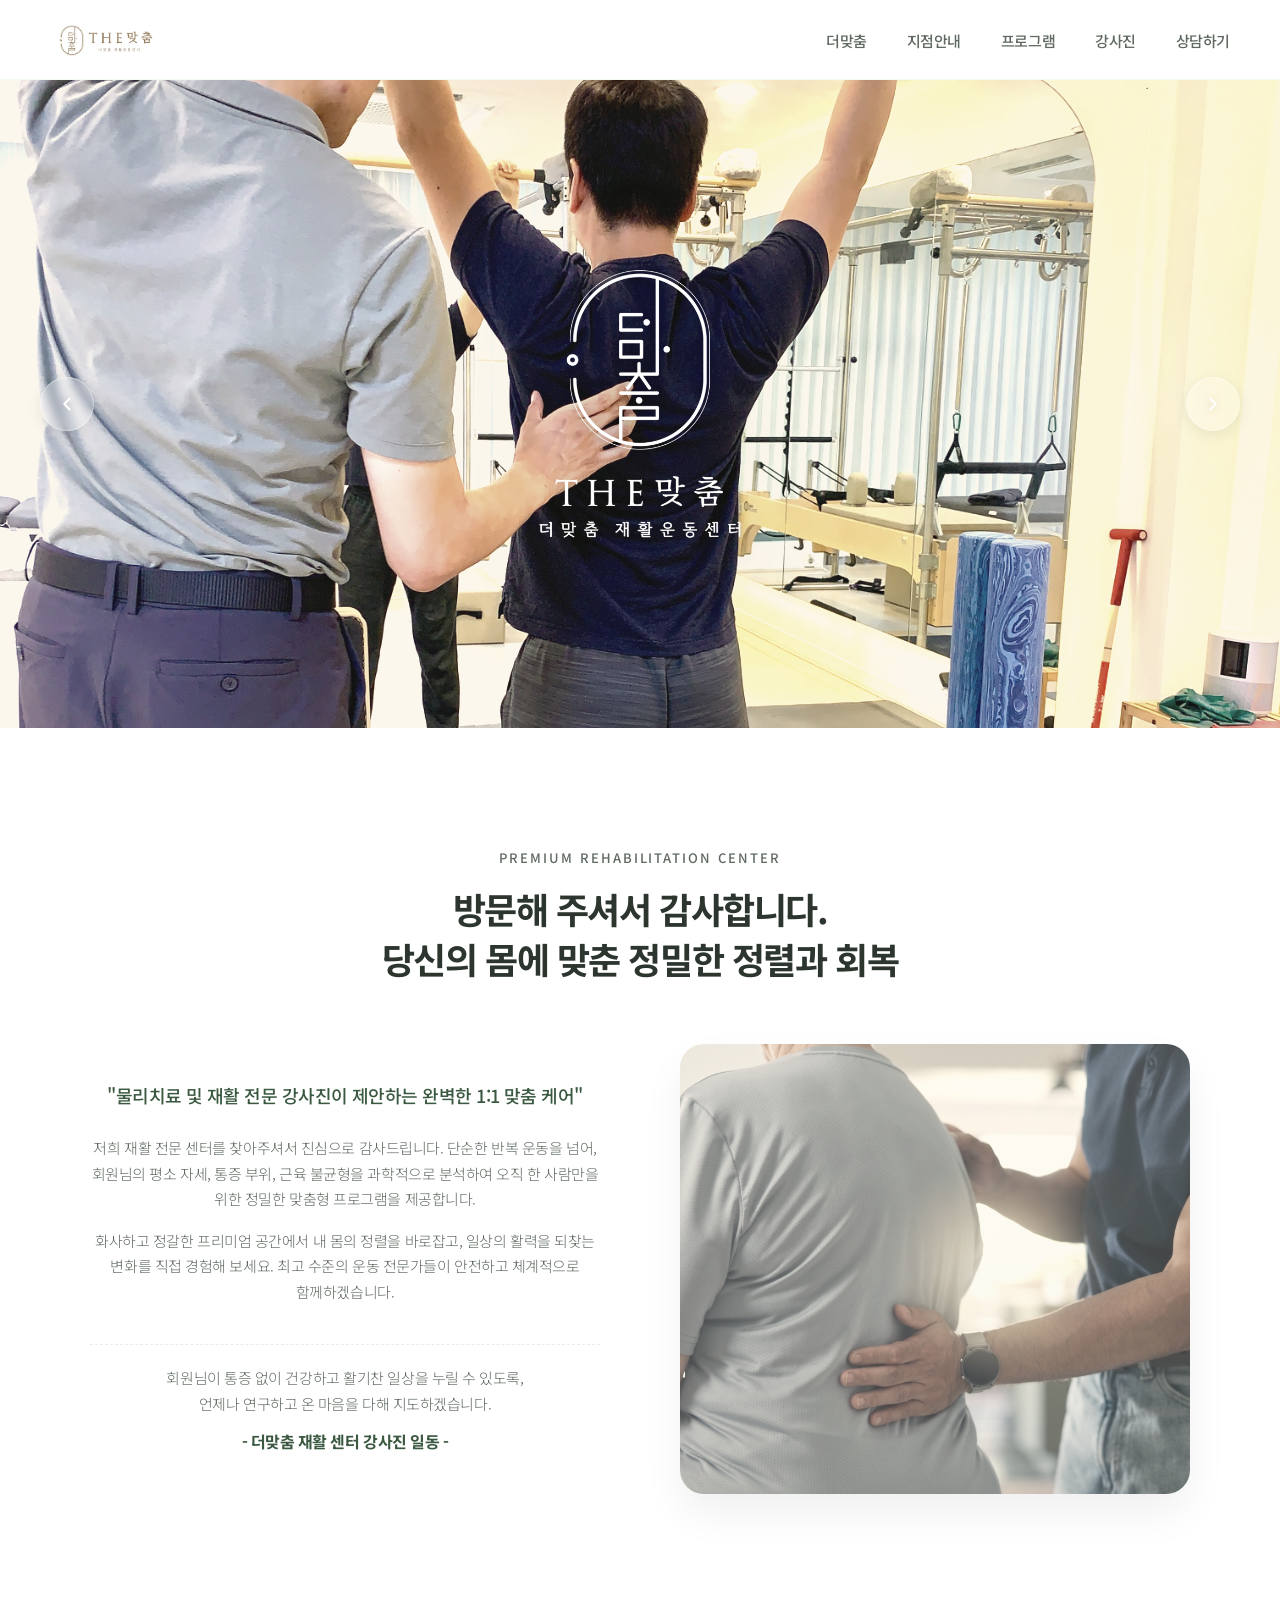
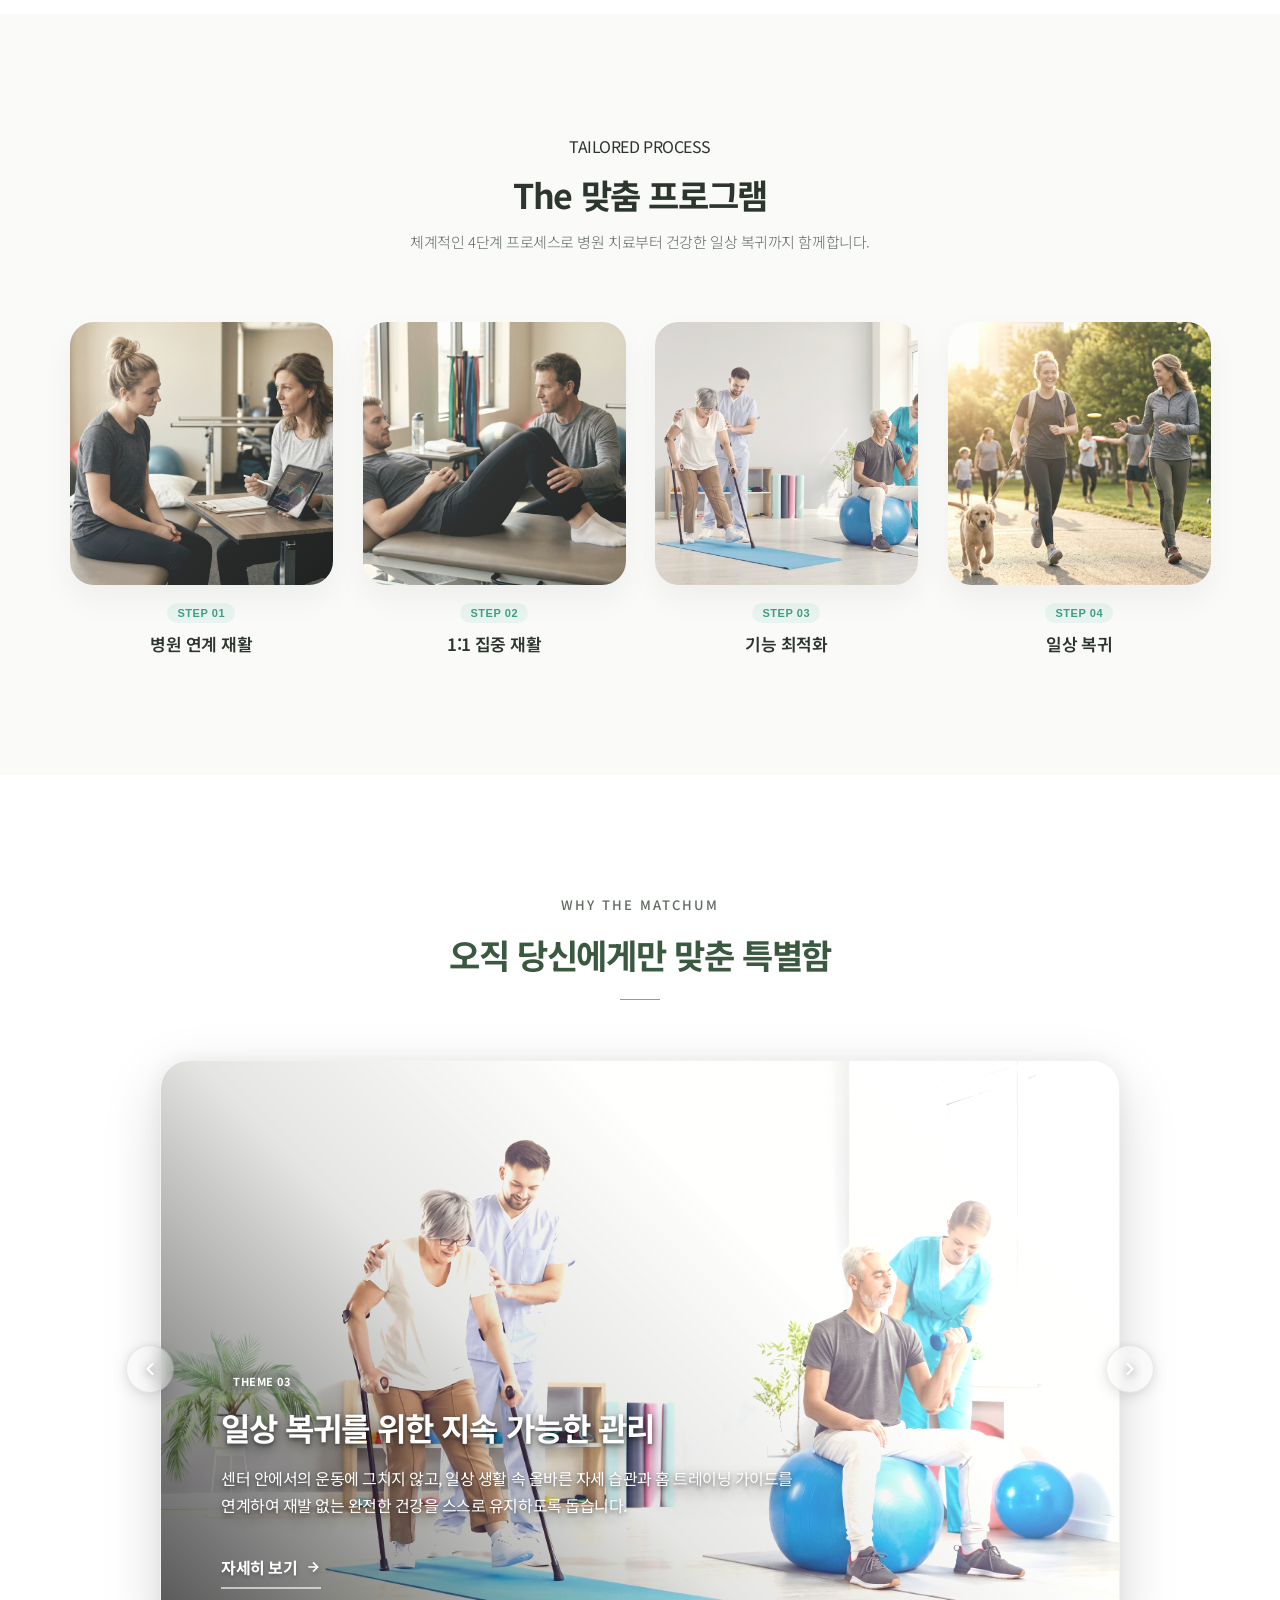
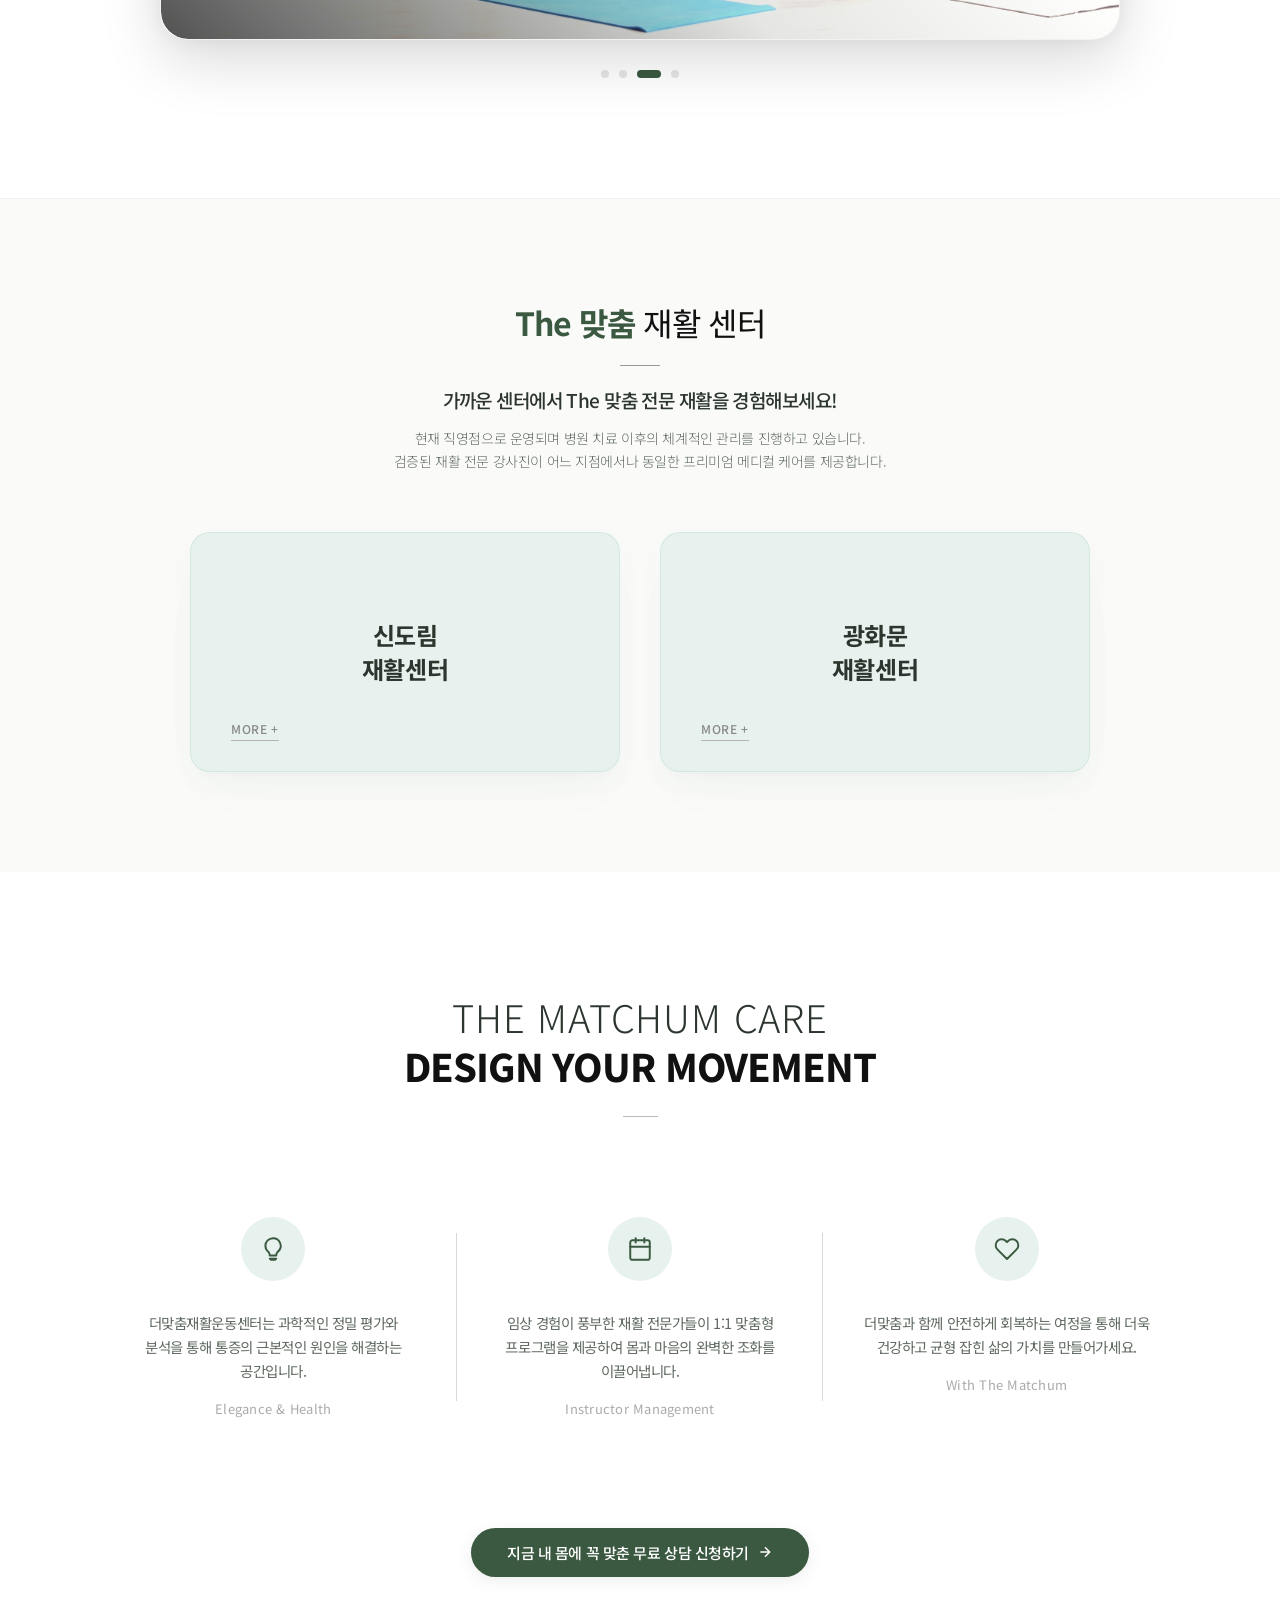
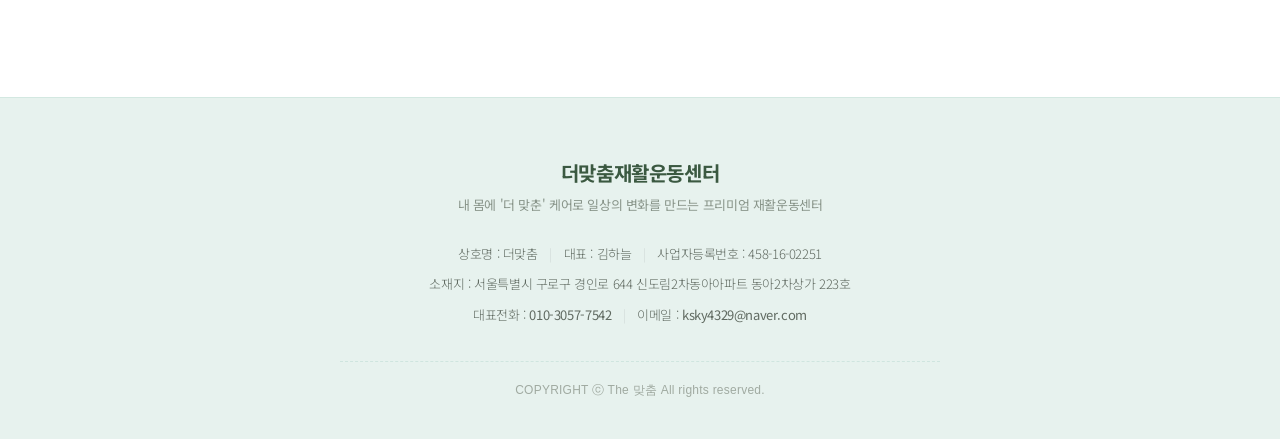
==== test/index.html @ 43e36050 "init" ====
<!DOCTYPE html>
<html lang="ko">
<head>
    <meta charset="UTF-8">
    <meta name="viewport" content="width=device-width, initial-scale=1.0">
    <title>더맞춤</title>
    <link rel="preconnect" href="https://fonts.googleapis.com">
    <link rel="preconnect" href="https://fonts.gstatic.com" crossorigin>
    <link href="https://fonts.googleapis.com/css2?family=Noto+Sans+KR:wght@300;400;500;700&display=swap"
          rel="stylesheet">
    <link rel="stylesheet" href="style.css">
</head>
<body>

<div id="site-wrapper">

    <header class="site-header">
        <div class="logo">
            <a href="#">
                <img src="img/logo.png" alt="하루50분 로고">
            </a>
        </div>

        <button class="hamburger" aria-label="메뉴 열기" aria-expanded="false">
            <span></span>
            <span></span>
            <span></span>
        </button>

        <nav class="nav-container">
            <ul class="nav-menu">
                <li><a href="#">더맞춤</a></li>
                <li class="has-dropdown">
                    <a href="#">지점안내</a>
                    <ul class="dropdown-menu">
                        <li><a href="location.html">신도림점</a></li>
                        <li><a href="location.html">광화문점</a></li>
                    </ul>
                </li>
                <li><a href="#">프로그램</a></li>
                <li><a href="#">강사진</a></li>
                <li><a href="#">상담하기</a></li>
            </ul>
        </nav>
    </header>

    <main class="main-slider-section">
        <div class="center-logo-box">
            <div class="logo-image-wrapper">
                <img src="img/main_logo2.png" alt="하루50분">
            </div>
        </div>

        <button class="slider-arrow prev" aria-label="이전 슬라이드">
            <svg viewBox="0 0 24 24">
                <path d="M15 18l-6-6 6-6"/>
            </svg>
        </button>
        <button class="slider-arrow next" aria-label="다음 슬라이드">
            <svg viewBox="0 0 24 24">
                <path d="M9 18l6-6-6-6"/>
            </svg>
        </button>

        <div class="slider-container">
            <div class="slide slide-1 active"></div>
            <div class="slide slide-2"></div>
            <div class="slide slide-3"></div>
            <div class="slide slide-4"></div>
        </div>
    </main>

    <section class="intro-section">
        <div class="container intro-container">
            <div class="intro-top-header">
                <span class="sub-accent">PREMIUM REHABILITATION CENTER</span>
                <h2>방문해 주셔서 감사합니다.<br>당신의 몸에 맞춘 정밀한 정렬과 회복</h2>
            </div>

            <div class="intro-body-content">
                <div class="intro-text-box">
                    <div class="intro-description">
                        <p class="highlight-p">"물리치료 및 재활 전문 강사진이 제안하는 완벽한 1:1 맞춤 케어"</p>
                        <p>저희 재활 전문 센터를 찾아주셔서 진심으로 감사드립니다. 단순한 반복 운동을 넘어, 회원님의 평소 자세, 통증 부위, 근육 불균형을 과학적으로 분석하여 오직 한
                            사람만을 위한 정밀한 맞춤형 프로그램을 제공합니다.</p>
                        <p>화사하고 정갈한 프리미엄 공간에서 내 몸의 정렬을 바로잡고, 일상의 활력을 되찾는 변화를 직접 경험해 보세요. 최고 수준의 운동 전문가들이 안전하고 체계적으로
                            함께하겠습니다.</p>

                        <p class="intro-signature">
                            회원님이 통증 없이 건강하고 활기찬 일상을 누릴 수 있도록,<br class="pc-only"> 언제나 연구하고 온 마음을 다해 지도하겠습니다.
                            <span>- 더맞춤 재활 센터 강사진 일동 -</span>
                        </p>
                    </div>
                </div>

                <div class="intro-image-box">
                    <div class="rounded-image-wrapper">
                        <img src="img/welcome.png" alt="전문 재활 기구를 이용한 1:1 맞춤 운동 치료">
                    </div>
                </div>
            </div>
        </div>
    </section>

    <section class="program-section">
        <div class="container program-container">
            <div class="program-header">
                <span class="sub-accent">TAILORED PROCESS</span>
                <h2>The 맞춤 프로그램</h2>
                <p class="header-desc">체계적인 4단계 프로세스로 병원 치료부터 건강한 일상 복귀까지 함께합니다.</p>
            </div>

            <div class="program-grid">
                <div class="program-card">
                    <div class="card-image-box">
                        <img src="img/program/program1.png" alt="병원 연계 재활">
                        <div class="card-overlay">
                            <p>수술 및 병원 치료 직후,<br>안전하고 정확한 재활의 시작을 도와드립니다.</p>
                        </div>
                    </div>
                    <span class="step-tag">STEP 01</span>
                    <h3 class="card-title">병원 연계 재활</h3>
                </div>

                <div class="program-card">
                    <div class="card-image-box">
                        <img src="img/program/program2.png" alt="1:1 맞춤 집중 재활">
                        <div class="card-overlay">
                            <p>근육 불균형을 바로잡고<br>통증의 근본적인 원인을 해결하는 1:1 집중 단계입니다.</p>
                        </div>
                    </div>
                    <span class="step-tag">STEP 02</span>
                    <h3 class="card-title">1:1 집중 재활</h3>
                </div>

                <div class="program-card">
                    <div class="card-image-box">
                        <img src="img/program/program3.png" alt="기능 최적화">
                        <div class="card-overlay">
                            <p>정상적인 가동 범위를 회복하고<br>신체 기능을 최상의 상태로 끌어올립니다.</p>
                        </div>
                    </div>
                    <span class="step-tag">STEP 03</span>
                    <h3 class="card-title">기능 최적화</h3>
                </div>

                <div class="program-card">
                    <div class="card-image-box">
                        <img src="img/program/program4.png" alt="액티브 일상 복귀">
                        <div class="card-overlay">
                            <p>재발 방지를 위한 코어 강화와<br>활기찬 일상으로의 완벽한 복귀를 지원합니다.</p>
                        </div>
                    </div>
                    <span class="step-tag">STEP 04</span>
                    <h3 class="card-title">일상 복귀</h3>
                </div>
            </div>
        </div>
    </section>

    <section class="why-section">
        <div class="why-container">
            <div class="why-header">
                <span class="sub-accent">WHY THE MATCHUM</span>
                <h2>오직 당신에게만 맞춘 특별함</h2>
                <div class="header-line"></div>
            </div>

            <div class="why-slider-wrapper">

                <button class="why-arrow prev" aria-label="이전 테마">
                    <svg viewBox="0 0 24 24"><path d="M15 18l-6-6 6-6"/></svg>
                </button>
                <button class="why-arrow next" aria-label="다음 테마">
                    <svg viewBox="0 0 24 24"><path d="M9 18l6-6-6-6"/></svg>
                </button>

                <div class="why-slider">

                    <div class="why-slide active">
                        <div class="why-image-box">
                            <img src="img/program/program1.png" alt="체계적인 운동 시스템">
                            <div class="why-image-overlay">
                                <div class="why-text-content">
                                    <span class="theme-number">THEME 01</span>
                                    <h3>체계적인 맞춤 운동 시스템</h3>
                                    <p>정밀한 체형 및 움직임 분석을 바탕으로, 통증의 원인을 찾아내고 오직 당신의 몸에 가장 안전하고 효과적인 1:1 맞춤형 재활 시퀀스를 설계합니다.</p>
                                    <a href="#" class="btn-detail">자세히 보기 <svg viewBox="0 0 24 24"><path d="M5 12h14M12 5l7 7-7 7"/></svg></a>
                                </div>
                            </div>
                        </div>
                    </div>

                    <div class="why-slide">
                        <div class="why-image-box">
                            <img src="img/program/program2.png" alt="검증된 재활 전문가">
                            <div class="why-image-overlay">
                                <div class="why-text-content">
                                    <span class="theme-number">THEME 02</span>
                                    <h3>검증된 물리치료 및 재활 전문가</h3>
                                    <p>단순한 구호성 운동이 아닌, 메디컬 역량과 풍부한 임상 경험을 갖춘 전문 강사진이 해부학적 근거를 바탕으로 세심하고 깊이 있는 케어를 제공합니다.</p>
                                    <a href="#" class="btn-detail">자세히 보기 <svg viewBox="0 0 24 24"><path d="M5 12h14M12 5l7 7-7 7"/></svg></a>
                                </div>
                            </div>
                        </div>
                    </div>

                    <div class="why-slide">
                        <div class="why-image-box">
                            <img src="img/program/program3.png" alt="지속 가능한 건강 관리">
                            <div class="why-image-overlay">
                                <div class="why-text-content">
                                    <span class="theme-number">THEME 03</span>
                                    <h3>일상 복귀를 위한 지속 가능한 관리</h3>
                                    <p>센터 안에서의 운동에 그치지 않고, 일상 생활 속 올바른 자세 습관과 홈 트레이닝 가이드를 연계하여 재발 없는 완전한 건강을 스스로 유지하도록 돕습니다.</p>
                                    <a href="#" class="btn-detail">자세히 보기 <svg viewBox="0 0 24 24"><path d="M5 12h14M12 5l7 7-7 7"/></svg></a>
                                </div>
                            </div>
                        </div>
                    </div>

                    <div class="why-slide">
                        <div class="why-image-box">
                            <img src="img/program/program4.png" alt="쾌적한 치유 공간">
                            <div class="why-image-overlay">
                                <div class="why-text-content">
                                    <span class="theme-number">THEME 04</span>
                                    <h3>오롯이 몰입하는 프리미엄 치유 공간</h3>
                                    <p>복잡하고 번잡한 환경에서 벗어나, 프라이빗하고 정돈된 프리미엄 스튜디오에서 내 몸의 소리에 귀를 기울이며 온전히 치유와 회복에만 집중할 수 있습니다.</p>
                                    <a href="#" class="btn-detail">자세히 보기 <svg viewBox="0 0 24 24"><path d="M5 12h14M12 5l7 7-7 7"/></svg></a>
                                </div>
                            </div>
                        </div>
                    </div>

                </div>

                <div class="why-indicators">
                    <span class="dot active" aria-label="1번 테마 보기"></span>
                    <span class="dot" aria-label="2번 테마 보기"></span>
                    <span class="dot" aria-label="3번 테마 보기"></span>
                    <span class="dot" aria-label="4번 테마 보기"></span>
                </div>
            </div>
        </div>
    </section>

    <section class="branch-section">
        <div class="container branch-container">
            <div class="branch-header">
                <h2><span>The 맞춤</span> 재활 센터</h2>
                <div class="header-line"></div>
                <p class="branch-accent-desc">가까운 센터에서 The 맞춤 전문 재활을 경험해보세요!</p>
                <p class="branch-sub-desc">
                    현재 직영점으로 운영되며 병원 치료 이후의 체계적인 관리를 진행하고 있습니다.<br>
                    검증된 재활 전문 강사진이 어느 지점에서나 동일한 프리미엄 메디컬 케어를 제공합니다.
                </p>
            </div>

            <div class="branch-grid">
                <div class="branch-card">
                    <h3 class="branch-title">신도림<br>재활센터</h3>
                    <span class="branch-more">MORE +</span>
                </div>

                <div class="branch-card">
                    <h3 class="branch-title">광화문<br>재활센터</h3>
                    <span class="branch-more">MORE +</span>
                </div>
            </div>
        </div>
    </section>

    <section class="rehab-preview-section">
        <div class="rehab-preview-container">

            <div class="rehab-preview-header">
                <h2>THE MATCHUM CARE<br><span>DESIGN YOUR MOVEMENT</span></h2>
                <div class="header-line"></div>
            </div>

            <div class="rehab-preview-grid">

                <div class="rehab-clean-card">
                    <div class="card-icon-box">
                        <svg viewBox="0 0 24 24"><path d="M9 21h6M9 18h6M10 22h4M12 2a7 7 0 0 0-7 7c0 2.22 1.02 4.2 2.61 5.51C8.51 15.58 9 16.71 9 18h6c0-1.29.49-2.42 1.39-3.49A7 7 0 0 0 12 2z"/></svg>
                    </div>
                    <div class="card-text-box">
                        <p class="card-desc">더맞춤재활운동센터는 과학적인 정밀 평가와 분석을 통해 통증의 근본적인 원인을 해결하는 공간입니다.</p>
                        <span class="card-sub-tag">Elegance & Health</span>
                    </div>
                </div>

                <div class="rehab-clean-card">
                    <div class="card-icon-box">
                        <svg viewBox="0 0 24 24"><rect x="3" y="4" width="18" height="18" rx="2" ry="2"/><line x1="16" y1="2" x2="16" y2="6"/><line x1="8" y1="2" x2="8" y2="6"/><line x1="3" y1="10" x2="21" y2="10"/></svg>
                    </div>
                    <div class="card-text-box">
                        <p class="card-desc">임상 경험이 풍부한 재활 전문가들이 1:1 맞춤형 프로그램을 제공하여 몸과 마음의 완벽한 조화를 이끌어냅니다.</p>
                        <span class="card-sub-tag">Instructor Management</span>
                    </div>
                </div>

                <div class="rehab-clean-card">
                    <div class="card-icon-box">
                        <svg viewBox="0 0 24 24"><path d="M20.84 4.61a5.5 5.5 0 0 0-7.78 0L12 5.67l-1.06-1.06a5.5 5.5 0 0 0-7.78 7.78l1.06 1.06L12 21.23l7.78-7.78 1.06-1.06a5.5 5.5 0 0 0 0-7.78z"/></svg>
                    </div>
                    <div class="card-text-box">
                        <p class="card-desc">더맞춤과 함께 안전하게 회복하는 여정을 통해 더욱 건강하고 균형 잡힌 삶의 가치를 만들어가세요.</p>
                        <span class="card-sub-tag">With The Matchum</span>
                    </div>
                </div>

            </div>

            <div class="rehab-preview-action">
                <a href="#" class="btn-preview-contact">
                    <span>지금 내 몸에 꼭 맞춘 무료 상담 신청하기</span>
                    <svg viewBox="0 0 24 24"><path d="M5 12h14M12 5l7 7-7 7"/></svg>
                </a>
            </div>

        </div>
    </section>


    <footer class="site-footer">
        <div class="footer-container">
            <div class="footer-brand">
                <h2>더맞춤재활운동센터</h2>
                <p class="footer-slogan">내 몸에 '더 맞춘' 케어로 일상의 변화를 만드는 프리미엄 재활운동센터</p>
            </div>

            <div class="footer-info">
                <div class="info-row">
                    <span>상호명 : 더맞춤</span>
                    <span class="divider">|</span>
                    <span>대표 : 김하늘</span>
                    <span class="divider">|</span>
                    <span>사업자등록번호 : 458-16-02251</span>
                </div>
                <div class="info-row">
                    <span>소재지 : 서울특별시 구로구 경인로 644 신도림2차동아아파트 동아2차상가 223호</span>
                </div>
                <div class="info-row">
                    <span>대표전화 : <a href="tel:010-3057-7542">010-3057-7542</a></span>
                    <span class="divider">|</span>
                    <span>이메일 : <a href="mailto:ksky4329@naver.com">ksky4329@naver.com</a></span>
                </div>
            </div>

            <div class="footer-bottom">
                <p class="copyright">COPYRIGHT ⓒ The 맞춤 All rights reserved.</p>
            </div>
        </div>
    </footer>
</div>
<script src="script.js"></script>
</body>
</html>
---- test/style.css ----
/* ==========================================================================
   01. ROOT VARIABLES & RESET (설정 및 리셋)
   ========================================================================== */
:root {
    --primary-pastel: rgba(228, 247, 225, 0.4);
    --primary-glow: rgba(204, 242, 201, 0.6);
    --text-dark: #2c352e;
    --text-gray: #606a61;
    --bg-cream: #fafbf9;
}

* {
    margin: 0;
    padding: 0;
    box-sizing: border-box;
    font-family: 'Noto Sans KR', sans-serif;
    letter-spacing: -0.03em;
}

body {
    background-color: #ffffff;
    color: var(--text-dark);
    overflow-x: hidden;
    -webkit-font-smoothing: antialiased;
}

/* 글로벌 감싸기 박스 */
#site-wrapper {
    position: relative;
    width: 100%;
    margin: 0 auto;
}


/* ==========================================================================
   02. SITE HEADER & NAVIGATION (헤더 및 네비게이션)
   ========================================================================== */
.site-header {
    position: fixed;
    top: 0;
    left: 0;
    width: 100%;
    height: 80px;
    display: flex;
    justify-content: space-between;
    align-items: center;
    padding: 0 50px;
    background: #ffffff;
    border-bottom: 1px solid rgba(228, 247, 225, 0.5);
    z-index: 1000;
    transition: all 0.3s ease;
}

.site-header.scrolled {
    height: 68px;
    background: #ffffff;
    box-shadow: 0 4px 10px rgba(0, 0, 0, 0.05);
}

.logo a {
    display: flex;
    align-items: center;
    height: 100%;
    text-decoration: none;
}

.logo img {
    max-height: 45px;
    width: auto;
    object-fit: contain;
    transition: all 0.3s ease;
}

.site-header.scrolled .logo img {
    max-height: 40px;
}

.logo img:hover {
    transform: scale(1.03);
}

.nav-menu {
    display: flex;
    list-style: none;
    gap: 40px;
}

.nav-menu a {
    text-decoration: none;
    color: var(--text-gray);
    font-size: 15px;
    font-weight: 500;
    position: relative;
    padding: 8px 0;
    transition: color 0.3s ease;
}

.nav-menu a:hover {
    color: #1e1e1e;
}

.nav-menu a::after {
    content: '';
    position: absolute;
    bottom: 0;
    left: 50%;
    transform: translateX(-50%);
    width: 0;
    height: 3px;
    background: #439D85; /* 맑고 옅은 프리미엄 녹색 선으로 변경 */
    border-radius: 2px;
    transition: width 0.3s ease;

    /* 🧼 뿌옇게 번지던 번인 이펙트(box-shadow)를 완전히 제거했습니다! */
    box-shadow: none;
}

.nav-menu a:hover::after {
    width: 100%;
}

/* ==========================================================================
   드롭다운 메뉴 (지점안내 하위 메뉴) 설정
   ========================================================================== */
/* 드롭다운 부모 요소 기준점 설정 */
.nav-menu li {
    position: relative;
}

/* 하위 드롭다운 메뉴 (배경 흰색, 테두리 없음) */
.dropdown-menu {
    position: absolute;
    top: 150%;
    left: 50%;
    transform: translate(-50%, 15px); /* 스무스하게 내려오는 애니메이션 시작점 */
    background-color: #ffffff;
    border: none;
    list-style: none;
    min-width: 120px;
    padding: 18px 0;
    display: flex;
    flex-direction: column;
    align-items: center;
    gap: 16px;
    opacity: 0;
    visibility: hidden;
    transition: all 0.3s cubic-bezier(0.25, 1, 0.5, 1);
    border-radius: 8px;
    box-shadow: 0 10px 25px rgba(0, 0, 0, 0.05); /* 배경과 겹칠 때 구분을 위한 은은한 그림자 */
    z-index: 100;
}

/* 마우스 올렸을 때 드롭다운 표시 (간격 맞게 하강) */
.has-dropdown:hover .dropdown-menu {
    opacity: 1;
    visibility: visible;
    transform: translate(-50%, 0);
}

/* 드롭다운 내부 리스트 정렬 */
.dropdown-menu li {
    width: 100%;
    text-align: center;
}

/* 드롭다운 텍스트 (밑줄 퍼지는 효과는 기존 .nav-menu a::after를 자동 상속받습니다) */
.dropdown-menu a {
    display: inline-block; /* 텍스트 길이만큼만 좌우 밑줄이 딱 맞게 퍼지도록 설정 */
    padding: 5px 0;
    font-size: 14px;
}


.hamburger {
    display: none;
    cursor: pointer;
    background: none;
    border: none;
    z-index: 1100;
    padding: 5px;
}

.hamburger span {
    display: block;
    width: 26px;
    height: 2px;
    background-color: var(--text-dark);
    margin: 6px 0;
    transition: all 0.3s cubic-bezier(0.25, 1, 0.5, 1);
}


/* ==========================================================================
   03. MAIN VISUAL SLIDER (메인 슬라이더 섹션 - 화사한 톤 및 로고 가독성 보정)
   ========================================================================== */
.main-slider-section {
    position: relative;
    width: 100%;
    height: 72vh;
    margin-top: 80px;
    overflow: hidden;
    background: var(--bg-cream);
}

.slider-container {
    position: relative;
    width: 100%;
    height: 100%;
}

.slide {
    position: absolute;
    top: 0;
    left: 0;
    width: 100%;
    height: 100%;
    opacity: 0;
    z-index: 1;
    transition: opacity 0.8s ease-in-out;

    /* 📸 메인 슬라이더 이미지도 아래쪽과 동일하게 화사한 옛날 사진 필터 적용 */
    filter: brightness(1.12) contrast(0.88) saturate(0.75) sepia(0.15);
}

.slide.active {
    opacity: 1;
    z-index: 2;
}

/* 슬라이더 배경 리소스 매핑 */
.slide-1 {
    background: url('img/main/main1.png') center /cover no-repeat;
}

.slide-2 {
    background: url('img/main/main2.png') center 20%/cover no-repeat;
}

.slide-3 {
    background: url('img/main/main3.png') center /cover no-repeat;
}

.slide-4 {
    background: url('img/main/main4.png') center /cover no-repeat;
}

/* 🧼 기존의 어두운 검정색 마스크 오버레이 막을 완전히 제거하여 사진을 환하게 살립니다 */
.slide::before {
    display: none;
}

/* 중앙 고정 브랜딩 로고 박스 */
.center-logo-box {
    position: absolute;
    top: 50%;
    left: 50%;
    transform: translate(-50%, -50%);
    z-index: 10;
    pointer-events: none;
    display: flex;
    justify-content: center;
    align-items: center;
}

.logo-image-wrapper {
    width: 320px;
    display: flex;
    justify-content: center;
    align-items: center;
    background: none;
    backdrop-filter: none;
    -webkit-backdrop-filter: none;
    border: none;
    box-shadow: none;
}

/* style.css에서 이 부분을 찾아 filter 속성만 교체해 줍니다 */
.logo-image-wrapper img {
    width: 100%;
    height: auto;
    object-fit: contain;

    /* 💡 그림자 두께를 키우고 퍼짐(Blur) 값을 넓힌 다중 레이어 시스템 */
    filter: brightness(0) invert(1) drop-shadow(0 3px 6px rgba(0, 0, 0, 0.25)) /* 선명한 외곽선 보정 */ drop-shadow(0 8px 20px rgba(0, 0, 0, 0.3)) /* 중간 범위 음영 추가 */ drop-shadow(0 20px 50px rgba(0, 0, 0, 0.25)); /* 넓고 은은하게 퍼지는 그림자 */
}

/* 슬라이더 수동 컨트롤 화살표 */
.slider-arrow {
    position: absolute;
    top: 50%;
    transform: translateY(-50%);
    background: rgba(255, 255, 255, 0.25); /* 밝아진 화면에 맞춰 컨트롤 버튼도 살짝 더 투명-화사하게 */
    backdrop-filter: blur(4px);
    -webkit-backdrop-filter: blur(4px);
    border: 1px solid rgba(255, 255, 255, 0.4);
    width: 54px;
    height: 54px;
    border-radius: 50%;
    cursor: pointer;
    display: flex;
    justify-content: center;
    align-items: center;
    z-index: 20;
    transition: all 0.3s ease;
    box-shadow: 0 4px 15px rgba(0, 0, 0, 0.08);
}

.slider-arrow:hover {
    background: rgba(255, 255, 255, 0.4);
    transform: translateY(-50%) scale(1.05);
}

.slider-arrow.prev {
    left: 40px;
}

.slider-arrow.next {
    right: 40px;
}

.slider-arrow svg {
    width: 22px;
    height: 22px;
    fill: none;
    stroke: #ffffff;
    stroke-width: 2;
    stroke-linecap: round;
    stroke-linejoin: round;
    /* 화살표 아이콘 뒤에도 미세한 섀도우를 주어 시인성을 높입니다 */
    filter: drop-shadow(0 2px 4px rgba(0, 0, 0, 0.15));
}


/* ==========================================================================
   04. INTRO SECTION (센터 소개 영역)
   ========================================================================== */
.intro-section {
    width: 100%;
    padding: 120px 0;
    background-color: #ffffff;
}

.intro-container {
    max-width: 1200px;
    margin: 0 auto;
    padding: 0 50px;
}

.intro-top-header {
    text-align: center;
    margin-bottom: 60px;
}

.intro-top-header .sub-accent {
    display: block;
    font-size: 13px;
    font-weight: 500;
    color: var(--text-gray);
    letter-spacing: 0.15em;
    margin-bottom: 16px;
}

.intro-top-header h2 {
    font-size: 36px;
    font-weight: 700;
    line-height: 1.4;
    color: var(--text-dark);
    letter-spacing: -0.04em;
}

.intro-body-content {
    display: flex;
    align-items: center;
    gap: 80px;
}

.intro-text-box {
    flex: 1;
    text-align: center;
}

.intro-description {
    display: flex;
    flex-direction: column;
    gap: 16px;
}

.intro-description .highlight-p {
    font-size: 18px;
    font-weight: 500;
    color: #3b5941;
    line-height: 1.5;
    margin-bottom: 10px;
}

.intro-description p {
    font-size: 15px;
    color: var(--text-gray);
    line-height: 1.7;
    font-weight: 300;
    word-break: keep-all;
}

.intro-signature {
    margin-top: 24px;
    padding-top: 20px;
    border-top: 1px dashed rgba(0, 0, 0, 0.08);
    font-weight: 400;
    color: var(--text-dark);
    line-height: 1.6;
    text-align: center;
}

.intro-signature span {
    display: block;
    margin-top: 12px;
    font-size: 16px;
    font-weight: 700;
    color: #3b5941;
    text-align: center;
}

.pc-only {
    display: block;
}

.intro-image-box {
    flex: 1;
    display: flex;
    justify-content: flex-end;
}

.rounded-image-wrapper {
    position: relative;
    width: 100%;
    max-width: 540px;
    height: 450px;
    border-radius: 24px;
    overflow: hidden;
    box-shadow: 0 20px 40px rgba(0, 0, 0, 0.06);
    background-color: var(--bg-cream);
}

.rounded-image-wrapper img {
    width: 100%;
    height: 100%;
    object-fit: cover;
    transition: transform 0.5s ease;

    /* 📸 일본 옛날 아날로그 필름 감성 필터 세팅 */
    /* 채도를 낮추고 바랜 느낌(sepia)과 미백 광채(brightness)를 주어 투명하고 아련한 톤을 만듭니다. */
    filter: brightness(1.1) contrast(0.9) saturate(0.7) sepia(0.18);
    opacity: 0.85; /* 약간 투명하게 설정 */
}

.rounded-image-wrapper:hover img {
    transform: scale(1.03);
}


/* ==========================================================================
   05. PROGRAM SECTION (프로그램 프로세스 카드 영역)
   ========================================================================== */
.program-section {
    width: 100%;
    padding: 120px 0;
    background-color: #fafbf9;
}

.program-container {
    max-width: 1240px;
    margin: 0 auto;
    padding: 0 50px;
}

.program-header {
    text-align: center;
    margin-bottom: 70px;
}

.program-header h2 {
    font-size: 34px;
    font-weight: 700;
    margin: 12px 0;
    color: var(--text-dark);
    letter-spacing: -0.04em;
}

.header-desc {
    font-size: 15px;
    color: var(--text-gray);
    font-weight: 300;
}

.program-grid {
    display: grid;
    grid-template-columns: repeat(4, 1fr);
    gap: 30px;
}

.program-card {
    display: flex;
    flex-direction: column;
    align-items: center;
    position: relative;
    cursor: pointer;
}

.card-image-box {
    position: relative;
    width: 100%;
    aspect-ratio: 1 / 1;
    border-radius: 24px;
    overflow: hidden;
    box-shadow: 0 14px 30px rgba(0, 0, 0, 0.05);
    background-color: #f0f0f0;
    margin-bottom: 18px;
}

/* style.css에서 이 부분을 찾아 filter와 opacity 속성을 교체해 줍니다 */
.card-image-box img {
    width: 100%;
    height: 100%;
    object-fit: cover;
    transition: transform 0.6s cubic-bezier(0.25, 1, 0.5, 1);

    /* 📸 하얗게 날아간 무드를 잡고, 선명하고 깊이감 있게 보정 */
    /* brightness를 낮춰 하얀 막을 걷어내고, contrast를 올려 윤곽선을 또렷하게 만듭니다. */
    filter: brightness(0.95) contrast(1.15) saturate(0.85) sepia(0.12);

    /* 투명도를 0.85에서 0.95로 올려 이미지가 흐리멍덩하지 않고 선명하게 보이도록 합니다 */
    opacity: 0.87;
}

/* 이미지 프레임 상단에 미세한 흰색/파스텔빛 감성 필름 레이어를 얹어 물빠진 투명함을 더해줍니다. */
.rounded-image-wrapper::after,
.card-image-box::after {
    content: '';
    position: absolute;
    top: 0;
    left: 0;
    width: 100%;
    height: 100%;
    background: linear-gradient(135deg, rgba(255, 255, 255, 0.15) 0%, rgba(67, 157, 133, 0.02) 100%);
    pointer-events: none;
    z-index: 2;
}

.card-overlay {
    position: absolute;
    top: 0;
    left: 0;
    width: 100%;
    height: 100%;
    background: rgba(80, 184, 156, 0.9);
    display: flex;
    justify-content: center;
    align-items: center;
    padding: 24px;
    opacity: 0;
    transition: opacity 0.4s ease;
    text-align: center;
    z-index: 5;
}

.card-overlay p {
    color: #ffffff;
    font-size: 14px;
    line-height: 1.6;
    font-weight: 400;
    word-break: keep-all;
}

.program-card:hover .card-image-box img {
    transform: scale(1.08);
}

.program-card:hover .card-overlay {
    opacity: 1;
}

.step-tag {
    display: inline-block;
    font-size: 11px;
    font-weight: 700;
    color: #439d85;
    background-color: rgba(80, 184, 156, 0.1);
    padding: 4px 10px;
    border-radius: 30px;
    letter-spacing: 0.05em;
    font-family: 'Arial', sans-serif;
    margin-bottom: 8px;
}

.card-title {
    font-size: 17px;
    font-weight: 600;
    color: var(--text-dark);
    letter-spacing: -0.03em;
}


/* ==========================================================================
   05-2. WHY THE MATCHUM (이미지 내부 인텍스트 + 좌우 화살표 커스텀 무드)
   ========================================================================== */
.why-section {
    width: 100%;
    padding: 120px 0;
    background-color: #ffffff;
}

.why-container {
    max-width: 1200px;
    margin: 0 auto;
    padding: 0 50px;
}

.why-header {
    text-align: center;
    margin-bottom: 60px;
}

.why-header .sub-accent {
    display: block;
    font-size: 13px;
    font-weight: 500;
    color: var(--text-gray);
    letter-spacing: 0.15em;
    margin-bottom: 16px;
}

.why-header h2 {
    font-size: 34px;
    font-weight: 700;
    color: #3b5941;
    letter-spacing: -0.04em;
}

/* 슬라이더 메인 래퍼 박스 */
.why-slider-wrapper {
    position: relative;
    max-width: 980px; /* ↔️ 기존 860px에서 980px로 대폭 확장하여 카드 크기를 키움 */
    margin: 0 auto;
    padding: 0 10px;
}

.why-slider {
    position: relative;
    width: 100%;
    height: 580px; /* ↕️ 높이를 480px에서 580px로 시원하게 확대 */
}

.why-slide {
    position: absolute;
    top: 0;
    left: 0;
    width: 100%;
    height: 100%;
    opacity: 0;
    visibility: hidden;
    transform: translateX(30px); /* 오른쪽에서 자연스럽게 진입하는 연출 */
    transition: opacity 0.8s cubic-bezier(0.25, 1, 0.5, 1),
    transform 0.8s cubic-bezier(0.25, 1, 0.5, 1),
    visibility 0.8s;
    z-index: 1;
}

.why-slide.active {
    opacity: 1;
    visibility: visible;
    transform: translateX(0);
    z-index: 2;
}

/* 가운데 큰 이미지 프레임 박스 */
.why-image-box {
    position: relative;
    width: 100%;
    height: 100%;
    border-radius: 28px;
    overflow: hidden;
    /* 💡 기존보다 그림자를 더 어둡고 넓게 퍼지도록 수정하여 박스가 배경에서 확실히 분리되게 함 */
    box-shadow: 0 20px 60px rgba(0, 0, 0, 0.15), 0 0 20px rgba(0, 0, 0, 0.05);
    /* 💡 뽀얀 배경 속에서도 윤곽을 잡기 위해 아주 미세한 회색 테두리 추가 */
    border: 1px solid rgba(0, 0, 0, 0.05);
}

.why-image-box img {
    width: 100%;
    height: 100%;
    object-fit: cover;

    /* ☀️ 햇살이 쨍하게 부서지는 완전 화사하고 투명한 우윳빛 레이어 필터 */
    /* brightness를 1.28까지 대폭 끌어올려 대낮의 자연광을 연출하고,
       contrast를 0.85로 부드럽게 뭉개 투명하고 아련한 공기감을 만듭니다. */
    filter: brightness(1.28) contrast(0.85) saturate(0.95) sepia(0.03);
    opacity: 1;

    transition: transform 0.8s cubic-bezier(0.25, 1, 0.5, 1);
}

/* style.css에서 .why-image-overlay 부분을 찾아 이 코드로 교체해 주세요 */
.why-image-overlay {
    position: absolute;
    top: 0;
    left: 0;
    width: 100%;
    height: 100%;

    /* ☀️ 우측 위(45도 상단)에서 좌측 아래로 쏟아지는 투명한 태양광 연출 */
    /* 우측 상단(225도 방향)에서 백색 햇살이 강하게 드리우고,
       중앙을 거쳐 좌측 하단(글씨가 있는 곳)으로 갈수록 자연스러운 암전 섀도우를 깔아
       흰색 글씨들의 시인성과 가독성을 완벽하게 확보합니다. */
    background: linear-gradient(225deg,
    rgba(255, 255, 255, 0.8) 0%,
    rgba(255, 255, 255, 0.2) 35%,
    rgba(0, 0, 0, 0.1) 60%,
    rgba(0, 0, 0, 0.68) 100% /* 👈 글씨가 있는 바닥면 암부를 0.6에서 0.68로 조금 더 단단하게 보정 */
    );

    /* 햇빛이 통창으로 투명하게 스며드는 무드를 돕는 필터 층 */
    backdrop-filter: brightness(1.08);
    -webkit-backdrop-filter: brightness(1.08);

    display: flex;
    align-items: flex-end;
    padding: 50px 60px;
    z-index: 3;
}

/* 이미지 내부 텍스트 스타일링 */
.why-text-content {
    max-width: 580px;
    text-align: left; /* 잡지 레이아웃 느낌으로 좌측 정렬 */
    display: flex;
    flex-direction: column;
    align-items: flex-start;
}

.theme-number {
    font-size: 11px;
    font-weight: 700;
    color: #ffffff;
    background-color: rgba(255, 255, 255, 0.2);
    backdrop-filter: blur(4px);
    -webkit-backdrop-filter: blur(4px);
    padding: 4px 12px;
    border-radius: 30px;
    letter-spacing: 0.05em;
    margin-bottom: 14px;
}

.why-text-content h3 {
    font-size: 32px; /* 📐 기존 26px에서 32px로 대폭 키워 시선 집중 */
    font-weight: 700;
    color: #ffffff;
    margin-bottom: 16px; /* 글씨가 커진 만큼 본문과의 간격도 살짝 조정 */
    letter-spacing: -0.03em;
    line-height: 1.3;

    /* 💡 아주 밝은 빛 위에서도 글자 외곽선이 깨지지 않도록 진하고 넓게 퍼지는 4중 그림자 */
    text-shadow: 0 2px 4px rgba(0, 0, 0, 0.45),
    0 4px 12px rgba(0, 0, 0, 0.4),
    0 12px 28px rgba(0, 0, 0, 0.3),
    0 25px 60px rgba(0, 0, 0, 0.2);
}

/* 2. 본문 설명 (중간 글씨) 수정 */
.why-text-content p {
    font-size: 16px; /* 📐 기존 14px에서 16px로 키워 가독성 완벽 확보 */
    color: #ffffff; /* 투명도 없는 순수 흰색으로 고정 */
    line-height: 1.7; /* 줄간격을 넓혀 시원하게 읽히도록 배치 */
    font-weight: 400;
    margin-bottom: 28px;
    word-break: keep-all;

    /* 💡 작은 글씨들이 뭉개지지 않고 스며들듯 또렷해지는 3중 미세 그림자 */
    text-shadow: 0 2px 4px rgba(0, 0, 0, 0.5),
    0 6px 15px rgba(0, 0, 0, 0.45),
    0 15px 35px rgba(0, 0, 0, 0.25);
}

/* 이미지 내부 흰색 감성 버튼 */
/* 1. 자세히 보기 버튼 전체 크기 및 두께 키우기 */
.btn-detail {
    font-size: 16px; /* font-size를 기존 13px에서 16px로 시원하게 확대 */
    font-weight: 700; /* 글씨 두께를 조금 더 두껍고 명확하게 변경 */
    color: #ffffff;
    text-decoration: none;
    display: inline-flex;
    align-items: center;
    gap: 8px; /* 글씨와 화살표 아이콘 사이 간격 확대 */
    padding: 8px 0; /* 클릭 영역 확보를 위해 위아래 여백 추가 */
    border-bottom: 2px solid rgba(255, 255, 255, 0.6); /* 밑줄 두께를 1px에서 2px로 두껍게 변경 */
    transition: all 0.3s ease;

    /* 배경이 아주 밝을 때를 대비해 버튼 세트에도 은은한 그림자 추가 */
    text-shadow: 0 2px 4px rgba(0, 0, 0, 0.3);
}

/* 2. 버튼이 커짐에 따라 내부에 있는 화살표 아이콘 크기 맞추기 */
.btn-detail svg {
    width: 16px; /* 아이콘 크기도 기존 14px에서 16px로 글씨와 정렬 일치 */
    height: 16px;
    stroke: #ffffff;
    stroke-width: 2.5;
    fill: none;
    transition: transform 0.3s ease;

    /* 아이콘 시인성 보정용 그림자 */
    filter: drop-shadow(0 2px 3px rgba(0, 0, 0, 0.3));
}

/* 마우스 올렸을 때(Hover) 스타일 디테일 */
.btn-detail:hover {
    color: rgba(255, 255, 255, 1);
    border-color: #ffffff; /* 마우스 올리면 밑줄이 완전한 흰색으로 진해짐 */
}

.btn-detail:hover svg {
    transform: translateX(6px); /* 마우스 올렸을 때 화살표가 오른쪽으로 밀리는 거리 살짝 확장 */
}

/* ↕️ 추가된 수동 제어 좌우 화살표 버튼 */
.why-arrow {
    position: absolute;
    top: 50%;
    transform: translateY(-50%);
    background: rgba(255, 255, 255, 0.25);
    backdrop-filter: blur(8px);
    -webkit-backdrop-filter: blur(8px);

    /* 💡 버튼 테두리를 기존 흰색에서 살짝 어두운 톤으로 변경하여 밝은 배경 위에서도 테두리가 보이게 함 */
    border: 1px solid rgba(0, 0, 0, 0.08);

    width: 48px;
    height: 48px;
    border-radius: 50%;
    cursor: pointer;
    display: flex;

    justify-content: center;
    align-items: center;
    z-index: 10;
    transition: all 0.3s cubic-bezier(0.25, 1, 0.5, 1);

    /* 💡 버튼 주변으로 퍼지는 그림자를 더 진하고 넓게 적용 */
    box-shadow: 0 4px 15px rgba(0, 0, 0, 0.1), 0 0 10px rgba(0, 0, 0, 0.05);
}

.why-arrow:hover {
    background: rgba(255, 255, 255, 0.6); /* 마우스 호버 시 조금 더 불투명하고 뚜렷해지도록 수정 */
    scale: 1.05;
}

.why-arrow.prev {
    left: -24px;
}

.why-arrow.next {
    right: -24px;
}

.why-arrow svg {
    width: 20px;
    height: 20px;
    fill: none;
    stroke: #ffffff;
    stroke-width: 2.5;
    stroke-linecap: round;
    stroke-linejoin: round;

    /* 💡 하얀색 화살표 기호 자체에도 진한 그림자를 추가하여 밝은 이미지 위에서도 기호가 선명하게 보이도록 함 */
    filter: drop-shadow(0 2px 4px rgba(0, 0, 0, 0.5));
}

/* 하단 이동 도트 버튼 (인디케이터) */
.why-indicators {
    display: flex;
    justify-content: center;
    gap: 10px;
    margin-top: 30px;
}

.why-indicators .dot {
    width: 8px;
    height: 8px;
    background-color: rgba(0, 0, 0, 0.1);
    border-radius: 50%;
    cursor: pointer; /* 💡 마우스 올리면 손가락 모양 나오도록 수정 완료 */
    transition: all 0.3s ease;
}

.why-indicators .dot.active {
    background-color: #3b5941;
    width: 24px;
    border-radius: 4px;
}

/* 애니메이션 감지 전초기 상태 */
.why-section {
    opacity: 0;
    transform: translateY(40px);
    transition: opacity 1.2s cubic-bezier(0.215, 0.610, 0.355, 1),
    transform 1.2s cubic-bezier(0.215, 0.610, 0.355, 1);
}

.why-section.is-visible {
    opacity: 1;
    transform: translateY(0);
}


/* ==========================================================================
   06. BRANCH SECTION (지점 안내 영역)
   ========================================================================== */
.branch-section {
    width: 100%;
    padding: 100px 0;

    /* 🎨 상단 섹션들과 고급스럽게 대비되도록 따뜻한 크림 베이지 배경색 적용 */
    background-color: var(--bg-cream); /* 또는 #fafbf9 */

    /* 자연스러운 구분을 위한 은은한 상단 경계선 */
    border-top: 1px solid rgba(67, 157, 133, 0.08);
}

.branch-container {
    max-width: 1200px;
    margin: 0 auto;
    padding: 0 50px;
}

.branch-header {
    text-align: center;
    margin-bottom: 60px;
}

.branch-header h2 {
    font-size: 32px;
    font-weight: 400;
    letter-spacing: -0.02em;
    color: #111111;
}

.branch-header h2 span {
    font-weight: 700;
    color: #3b5941;
}

.header-line {
    width: 40px;
    height: 1px;
    background-color: #999999;
    margin: 20px auto;
}

.branch-accent-desc {
    font-size: 19px;
    font-weight: 500;
    color: var(--text-dark);
    margin-bottom: 14px;
    letter-spacing: -0.03em;
}

.branch-sub-desc {
    font-size: 14px;
    color: var(--text-gray);
    line-height: 1.6;
    font-weight: 300;
}

.branch-grid {
    display: grid;
    grid-template-columns: repeat(2, 1fr);
    gap: 40px;
    max-width: 900px;
    margin: 0 auto;
}

/* 💡 배경이 크림색으로 바뀌었으므로, 흰색 카드가 더 맑고 선명하게 도드라지도록 그림자 튜닝 */
.branch-card {
    position: relative;
    background: #E7F2EE; /* 크림색 배경 위에 순백색 카드가 올라가서 엄청 깔끔해집니다 */
    border-radius: 20px;
    min-height: 240px;
    display: flex;
    justify-content: center;
    align-items: center;
    text-align: center;
    padding: 40px;

    /* 얇은 에메랄드 테두리와 부드러운 대형 그림자로 프리미엄 무드 강조 */
    border: 1px solid rgba(67, 157, 133, 0.12);
    box-shadow: 0 4px 6px -1px rgba(0, 0, 0, 0.01),
    0 10px 30px -5px rgba(59, 89, 65, 0.05),
    0 30px 60px -10px rgba(0, 0, 0, 0.02);

    cursor: pointer;
    transition: all 0.4s cubic-bezier(0.25, 1, 0.5, 1);
}

.branch-title {
    font-size: 24px;
    font-weight: 700;
    color: var(--text-dark);
    line-height: 1.4;
    letter-spacing: -0.02em;
    transition: color 0.3s ease;
}

.branch-more {
    position: absolute;
    bottom: 30px;
    left: 40px;
    font-size: 12px;
    font-weight: 500;
    color: #888888;
    letter-spacing: 0.05em;
    padding-bottom: 3px;
    border-bottom: 1px solid #b5b5b5;
    transition: all 0.3s ease;
}

/* 카드 마우스 호버 상태 */
.branch-card:hover {
    transform: translateY(-8px);
    border-color: rgba(80, 184, 156, 0.4);
    box-shadow: 0 20px 40px -5px rgba(80, 184, 156, 0.12),
    0 30px 60px -15px rgba(0, 0, 0, 0.05);
}

.branch-card:hover .branch-title {
    color: #439d85;
}

.branch-card:hover .branch-more {
    color: #439d85;
    border-color: #439d85;
}


/* ==========================================================================
   06-1. SCROLL REVEAL EFFECT (스크롤 감지 애니메이션 효과)
   ========================================================================== */
/* 처음 상태: 투명하고 하단 40px 위치 대기 */
/* 🧼 요청하신 대로 뿌연 블러(blur) 효과는 완벽하게 걷어내고 선명하게 시작합니다! */
.fade-init {
    opacity: 0;
    transform: translateY(40px);
    transition: opacity 1.2s cubic-bezier(0.215, 0.610, 0.355, 1),
    transform 1.2s cubic-bezier(0.215, 0.610, 0.355, 1);
    will-change: opacity, transform;
}

/* 화면 감지 진입 시 상태: 부드럽게 위로 올라오며 제자리 복귀 */
.fade-init.is-visible {
    opacity: 1;
    transform: translateY(0);
}

/* [시간차 딜레이 세팅] 큰 뼈대가 올라오고 0.2~0.4초 뒤에 알맹이(이미지, 카드)들이 따라올라옵니다. */
.intro-section.is-visible .rounded-image-wrapper {
    transition-delay: 0.25s;
}

.program-grid .program-card:nth-child(1) {
    transition-delay: 0.1s;
}

.program-grid .program-card:nth-child(2) {
    transition-delay: 0.25s;
}

.program-grid .program-card:nth-child(3) {
    transition-delay: 0.4s;
}

.program-grid .program-card:nth-child(4) {
    transition-delay: 0.55s;
}


/* ==========================================================================
   07. REHAB CONTACT PREVIEW SECTION (제공 시안 3열 레이아웃 스타일)
   ========================================================================== */
.rehab-preview-section {
    width: 100%;
    padding: 120px 0;
    background-color: #ffffff; /* 시안처럼 깨끗하고 넓어 보이는 화이트 베이스 */
    position: relative;
}

.rehab-preview-container {
    max-width: 1200px;
    margin: 0 auto;
    padding: 0 50px;
}

/* 폰트 굵기 대비가 확실한 상단 타이틀 세팅 */
.rehab-preview-header {
    text-align: center;
    margin-bottom: 80px;
}

.rehab-preview-header h2 {
    font-size: 38px;
    font-weight: 300; /* 앞부분은 얇고 세련되게 */
    color: #2c352e;
    letter-spacing: 0.02em;
    line-height: 1.3;
}

.rehab-preview-header h2 span {
    font-weight: 800; /* 뒷부분은 묵직하고 굵게 포인트 */
    color: #111111;
}

.rehab-preview-header .header-line {
    width: 35px;
    height: 1px;
    background-color: #bbbbbb;
    margin: 25px auto 0 auto;
}

/* ↔️ 핵심: 시안 이미지 속 완벽한 가로 3열 나열 구조 */
.rehab-preview-grid {
    display: grid;
    grid-template-columns: repeat(3, 1fr);
    margin-bottom: 90px;
    position: relative;
}

/* 개별 수직형 미니멀 카드 */
.rehab-clean-card {
    display: flex;
    flex-direction: column;
    align-items: center;
    text-align: center;
    padding: 20px 40px;
    position: relative;
}

/* ✨ 시안 분위기를 내기 위해 카드와 카드 사이에 은은한 가로 세로 절취선 기둥 추가 */
.rehab-clean-card:not(:last-child)::after {
    content: '';
    position: absolute;
    right: 0;
    top: 15%;
    width: 1px;
    height: 70%;
    background-color: rgba(0, 0, 0, 0.15);
}

/* 동그란 아이콘 백그라운드 프레임 */
.card-icon-box {
    width: 64px;
    height: 64px;
    background: #E7F2EE; /* 맑고 옅은 회록색빛 도는 아주 연한 원 */
    border-radius: 50%;
    display: flex;
    justify-content: center;
    align-items: center;
    margin-bottom: 30px;
    transition: all 0.3s ease;
}

.card-icon-box svg {
    width: 26px;
    height: 26px;
    fill: none;
    stroke: #3b5941; /* 센터 메인 시그니처 컬러 */
    stroke-width: 1.8;
    stroke-linecap: round;
    stroke-linejoin: round;
}

/* 카드 텍스트 박스 정렬 */
.card-text-box {
    display: flex;
    flex-direction: column;
    align-items: center;
    gap: 16px;
}

/* 시안의 자잘하고 정돈된 한글 텍스트 */
.card-desc {
    font-size: 14.5px;
    color: var(--text-gray);
    line-height: 1.65;
    font-weight: 400;
    word-break: keep-all;
}

/* 하단의 연한 영문 태그 */
.card-sub-tag {
    font-size: 13px;
    color: #aaaaaa;
    font-weight: 400;
    letter-spacing: 0.02em;
}

/* 깔끔한 호버(Hover) 상호작용 디테일 */
.rehab-clean-card:hover .card-icon-box {
    transform: translateY(-5px);
    background: #3b5941;
}

.rehab-clean-card:hover .card-icon-box svg {
    stroke: #ffffff;
}

.rehab-clean-card:hover .card-desc {
    color: #111111;
}

/* 하단 문의하기 버튼 매칭 */
.rehab-preview-action {
    text-align: center;
}

/* style.css에서 이 부분을 찾아 속성값(padding, font-size 등)을 교체해 줍니다 */
.btn-preview-contact {
    display: inline-flex;
    align-items: center;
    justify-content: center;
    gap: 8px; /* 아이콘과의 간격 슬림화 */
    background-color: #3b5941; /* 시그니처 딥그린 */
    color: #ffffff;
    text-decoration: none;
    padding: 14px 36px; /* ↕️ 위아래/좌우 두께를 대폭 줄여 슬림하고 예쁘게 변경 */
    border-radius: 30px; /* 알약 형태는 유지하되 높이에 맞게 조절 */
    font-size: 15px; /* 📐 너무 부담스럽지 않은 콤팩트한 글씨 크기 */
    font-weight: 500; /* 굵기를 700에서 500으로 낮춰 더 정갈하고 가볍게 */
    letter-spacing: -0.02em;
    box-shadow: 0 4px 15px rgba(59, 89, 65, 0.1); /* 그림자도 은은하게 축소 */
    cursor: pointer;
    transition: all 0.3s cubic-bezier(0.25, 1, 0.5, 1);
}

/* 버튼 내부 화살표 아이콘 크기 동시 보정 */
.btn-preview-contact svg {
    width: 16px; /* 아이콘 크기도 20px에서 16px로 축소 */
    height: 16px;
    fill: none;
    stroke: #ffffff;
    stroke-width: 2.2;
    transition: transform 0.3s ease;
}

/* 마우스 호버(Hover) 효과도 콤팩트하게 보정 */
.btn-preview-contact:hover {
    background-color: #439d85;
    box-shadow: 0 8px 20px rgba(67, 157, 133, 0.2);
    transform: translateY(-1px); /* 커지는 효과(scale) 대신 위로 1px만 살짝 들리게 변경 */
}

.btn-preview-contact:hover svg {
    transform: translateX(6px);
}

/* ==========================================================================
   LOCATION PAGE (지점안내 페이지 전용 스타일)
   ========================================================================== */
.location-section {
    width: 100%;
    padding: 160px 0 100px;
    background-color: #ffffff;
}

.location-container {
    max-width: 1200px;
    margin: 0 auto;
    padding: 0 50px;
}

/* 1. 타이틀 영역 */
.location-title-box {
    text-align: center;
    margin-bottom: 70px;
}

.location-title-box h2 {
    font-size: 38px;
    font-weight: 700;
    color: #2c352e;
    letter-spacing: -0.03em;
    margin-bottom: 18px;
}

.location-title-box .branch-desc {
    font-size: 16px;
    color: var(--text-gray);
    line-height: 1.7;
    font-weight: 300;
    word-break: keep-all;
}

/* 2. 갤러리 슬라이더 영역 */
.gallery-wrapper {
    max-width: 960px;
    margin: 0 auto 90px;
}

.gallery-main {
    position: relative;
    width: 100%;
    aspect-ratio: 16 / 9;
    border-radius: 24px;
    overflow: hidden;
    box-shadow: 0 20px 50px rgba(0, 0, 0, 0.08);
    margin-bottom: 24px;
    background-color: var(--bg-cream);
    border: 1px solid rgba(0, 0, 0, 0.03);
}

.gallery-main img {
    width: 100%;
    height: 100%;
    object-fit: cover;
    transition: opacity 0.4s ease;
    filter: brightness(1.05) contrast(0.95);
}

.gallery-arrow {
    position: absolute;
    top: 50%;
    transform: translateY(-50%);
    background: rgba(255, 255, 255, 0.65);
    backdrop-filter: blur(8px);
    -webkit-backdrop-filter: blur(8px);
    border: 1px solid rgba(0, 0, 0, 0.08);
    width: 50px;
    height: 50px;
    border-radius: 50%;
    cursor: pointer;
    display: flex;
    justify-content: center;
    align-items: center;
    z-index: 10;
    transition: all 0.3s ease;
    box-shadow: 0 4px 15px rgba(0, 0, 0, 0.1);
}

.gallery-arrow:hover {
    background: rgba(255, 255, 255, 0.95);
    scale: 1.05;
}

.gallery-arrow.prev {
    left: 24px;
}

.gallery-arrow.next {
    right: 24px;
}

.gallery-arrow svg {
    width: 22px;
    height: 22px;
    fill: none;
    stroke: #3b5941;
    stroke-width: 2.2;
    stroke-linecap: round;
    stroke-linejoin: round;
}

/* 하단 5개 썸네일 영역 */
.gallery-thumbnails {
    display: flex;
    justify-content: center;
    gap: 16px;
}

.gallery-thumbnails img {
    width: calc(20% - 13px);
    aspect-ratio: 4 / 3;
    border-radius: 12px;
    cursor: pointer;
    object-fit: cover;
    opacity: 0.4;
    transition: all 0.3s cubic-bezier(0.25, 1, 0.5, 1);
    box-shadow: 0 4px 10px rgba(0, 0, 0, 0.05);
    border: 2px solid transparent;
}

.gallery-thumbnails img:hover {
    opacity: 0.7;
}

.gallery-thumbnails img.active {
    opacity: 1;
    border-color: #439d85;
    box-shadow: 0 8px 20px rgba(67, 157, 133, 0.2);
    transform: translateY(-3px);
}

/* 3. 오시는길 / 전화 / 시간 안내 영역 */
.location-info-grid {
    display: grid;
    grid-template-columns: repeat(3, 1fr);
    gap: 30px;
    max-width: 960px;
    margin: 0 auto 80px;
}

.info-item {
    background: #fafbf9;
    padding: 40px 30px;
    border-radius: 20px;
    text-align: center;
    border: 1px solid rgba(67, 157, 133, 0.08);
    transition: all 0.3s ease;
}

.info-item:hover {
    box-shadow: 0 10px 30px rgba(0, 0, 0, 0.04);
    transform: translateY(-5px);
}

.info-icon {
    width: 54px;
    height: 54px;
    margin: 0 auto 20px;
    background: #E7F2EE;
    border-radius: 50%;
    display: flex;
    justify-content: center;
    align-items: center;
}

.info-icon svg {
    width: 24px;
    height: 24px;
    fill: none;
    stroke: #3b5941;
    stroke-width: 2;
    stroke-linecap: round;
    stroke-linejoin: round;
}

.info-item h4 {
    font-size: 18px;
    font-weight: 700;
    color: #2c352e;
    margin-bottom: 12px;
}

.info-item p {
    font-size: 14.5px;
    color: var(--text-gray);
    line-height: 1.6;
    font-weight: 400;
}

/* 4. 카카오 지도 영역 */
.location-map-box {
    max-width: 1000px;
    height: 480px;
    margin: 0 auto;
    border-radius: 24px;
    overflow: hidden;
    box-shadow: 0 15px 40px rgba(0, 0, 0, 0.06);
    border: 1px solid rgba(0, 0, 0, 0.05);
}


/* ==========================================================================
   LOCATION PAGE: People (강사진) 영역
   ========================================================================== */
.location-people-section {
    max-width: 800px; /* 사진 2개가 너무 멀어지지 않게 너비 제한 */
    margin: 0 auto 90px;
}

.people-header {
    text-align: center;
    margin-bottom: 50px;
}

.people-header h3 {
    font-size: 32px;
    font-weight: 700;
    color: #2c352e;
    letter-spacing: 0.02em;
    font-family: 'Arial', sans-serif;
}

.people-header .header-line {
    width: 35px;
    height: 1px;
    background-color: #bbbbbb;
    margin: 20px auto 0;
}

.people-grid {
    display: grid;
    grid-template-columns: repeat(2, 1fr);
    gap: 50px;
    padding: 0 20px;
}

.people-card {
    display: flex;
    flex-direction: column;
    align-items: center;
    text-align: center;
}

.people-img-box {
    width: 100%;
    max-width: 280px;
    aspect-ratio: 3 / 4; /* 증명/프로필 사진에 가장 예쁜 황금비율 */
    border-radius: 20px;
    overflow: hidden;
    background-color: #E7F2EE; /* 사진이 로딩되기 전 깔끔한 크림색 배경 */
    margin-bottom: 24px;
    box-shadow: 0 10px 30px rgba(0, 0, 0, 0.04);
    border: 1px solid rgba(67, 157, 133, 0.08);
    transition: transform 0.4s ease, box-shadow 0.4s ease;
}

.people-img-box img {
    width: 100%;
    height: 100%;
    object-fit: cover;
}

/* 마우스 올렸을 때 살짝 위로 떠오르는 효과 */
.people-card:hover .people-img-box {
    transform: translateY(-8px);
    box-shadow: 0 15px 40px rgba(0, 0, 0, 0.08);
}

/* 사진 클릭이 가능하도록 a 태그 기본 성질 보정 */
a.people-img-box {
    display: block;
    cursor: pointer;
}

/* 텍스트 박스 간격 정렬 */
.people-info {
    display: flex;
    flex-direction: column;
    align-items: center;
    gap: 10px; /* 이름과 태그 사이의 간격 */
}

.people-name {
    display: block;
    font-size: 20px;
    font-weight: 700;
    color: #2c352e;
    letter-spacing: -0.02em;
    transition: color 0.3s ease;
}

/* 💡 너무 썰렁하지 않게 연두색 파스텔 태그 디자인 적용 */
.people-role {
    display: inline-block;
    font-size: 13px;
    font-weight: 600;
    color: #439d85; /* 브랜드 에메랄드 녹색 */
    background-color: rgba(67, 157, 133, 0.08); /* 아주 연한 녹색 파스텔 배경 */
    padding: 6px 16px;
    border-radius: 20px;
    letter-spacing: 0.03em;
}

/* 💡 마우스 호버(올렸을 때) 텍스트와 태그도 함께 반응하는 디테일 */
.people-card:hover .people-name {
    color: #3b5941;
}

.people-card:hover .people-role {
    background-color: rgba(67, 157, 133, 0.15);
}

/* --- Teachers Page 전용 스타일 (이미지 높이 확대 및 비율 최적화) --- */
.teachers-page {
    padding: 120px 20px 80px;
}

.teachers-header {
    text-align: center;
    margin-bottom: 80px;
}

.teachers-header h1 {
    font-size: 42px;
    font-weight: 700;
    margin-bottom: 20px;
    color: #3b5941;
}

.teachers-header p {
    font-size: 16px;
    color: #606a61;
}

.teachers-detail .detail-wrapper {
    display: flex;
    align-items: flex-start;
    gap: 80px;
    max-width: 1000px;
    margin: 0 auto;
    padding: 0 40px;
}

.teachers-detail .detail-img {
    width: 45%; /* 이력 텍스트 공간 확보를 위해 가로 비율을 살짝 조정 */
    aspect-ratio: 3 / 4; /* 💡 1:1에서 3:4 세로형 비율로 변경하여 높이를 시원하게 높임 */
    border-radius: 20px;
    overflow: hidden;
    flex-shrink: 0;
    box-shadow: 0 10px 30px rgba(0, 0, 0, 0.05);
}

.teachers-detail .detail-img img {
    width: 100%;
    height: 100%;
    object-fit: cover;
    object-position: top; /* 인물 사진 머리 부분이 잘리지 않도록 상단 고정 */
}

.teachers-detail .detail-text {
    width: 55%; /* 텍스트 공간 확보 */
}

.teachers-detail .detail-text h2 {
    font-size: 28px;
    margin-bottom: 30px;
    color: #2c352e;
    font-weight: 700;
}

.teachers-detail .detail-text p {
    font-size: 16px;
    margin-bottom: 15px;
    line-height: 1.8;
    color: #606a61;
}

.teachers-gallery {
    max-width: 1000px;
    margin: 100px auto 0;
}

.gallery-wrapper {
    display: flex;
    justify-content: center;
    gap: 40px;
    flex-wrap: wrap;
}

.gallery-item {
    text-align: center;
    cursor: pointer;
}

.round-img {
    width: 220px;
    height: 220px;
    border-radius: 50%;
    overflow: hidden;
    margin-bottom: 20px;
    border: 5px solid #e7f2ee;
    transition: 0.3s;
}

.round-img:hover {
    transform: scale(1.05);
    border-color: #a8d5ba;
}

.round-img img {
    width: 100%;
    height: 100%;
    object-fit: cover;
    object-position: top; /* 핵심 속성! 이미지를 위쪽으로 정렬 */
}

/* ==========================================================================
   PROGRAM.HTML 전용 (서브페이지 연속 스크롤 스트리밍 및 프리미엄 교차 레이아웃)
   ========================================================================== */
.subpage-header {
    width: 100%;
    padding: 160px 20px 60px;
    background-color: #ffffff;
    text-align: center;
    border-bottom: 1px solid rgba(67, 157, 133, 0.08);
}

.subpage-header h2 {
    font-size: 38px;
    font-weight: 700;
    color: #2c352e;
    letter-spacing: -0.02em;
    margin-bottom: 15px;
}

.subpage-header p {
    font-size: 16px;
    color: var(--text-gray);
}

.program-overview-section {
    padding: 100px 0;
    background-color: var(--bg-cream); /* 상단 요약은 부드러운 크림/연두톤 배경 시작 */
    border-bottom: 1px solid rgba(67, 157, 133, 0.05);
}

/* 퀵 스무스 링크용 커서 손모양 세팅 */
.program-card.scroll-anchor-btn {
    cursor: pointer;
    transition: all 0.4s cubic-bezier(0.25, 1, 0.5, 1);
}
.program-card.scroll-anchor-btn:hover {
    transform: translateY(-8px);
    box-shadow: 0 15px 35px rgba(67, 157, 133, 0.15);
}

/* 스크롤 스트리밍 개별 큰 블록 */
.program-detail-block {
    width: 100%;
    padding: 120px 0;
    border-bottom: 1px solid rgba(0, 0, 0, 0.02);
}

/* 🎨 배경색 리드미컬 교차용 클래스 시스템 */
.program-detail-block.bg-white {
    background-color: #ffffff;
}
.program-detail-block.bg-green {
    background-color: #FAFBF9; /* 투명하고 맑은 더맞춤 고유 파스텔 연두크림 필터 배경 */
}

.detail-block-container {
    max-width: 1200px;
    margin: 0 auto;
    padding: 0 50px;
    display: flex;
    align-items: center;
    gap: 80px;
}

/* 지그재그 레이아웃 좌우 반전 처리 */
.program-detail-block.reverse .detail-block-container {
    flex-direction: row-reverse;
}

.detail-block-image {
    flex: 1.1;
    border-radius: 28px;
    overflow: hidden;
    aspect-ratio: 4 / 3;
    box-shadow: 0 15px 40px rgba(0, 0, 0, 0.05);
    border: 1px solid rgba(0, 0, 0, 0.03);
}

.detail-block-image img {
    width: 100%;
    height: 100%;
    object-fit: cover;
    /* 📸 일본 특유의 아련하고 환한 아날로그 감성 필터 적용 */
    filter: brightness(1.08) contrast(0.92) saturate(0.8) sepia(0.1);
}

.detail-block-text {
    flex: 1;
}

.detail-block-text h3 {
    font-size: 32px;
    font-weight: 700;
    color: #2c352e;
    margin: 14px 0 20px 0;
    letter-spacing: -0.03em;
    line-height: 1.3;
}

.detail-main-desc {
    font-size: 17px;
    font-weight: 500;
    color: #3b5941;
    line-height: 1.6;
    margin-bottom: 18px;
    word-break: keep-all;
}

.detail-sub-desc {
    font-size: 15px;
    color: var(--text-gray);
    line-height: 1.75;
    font-weight: 300;
    margin-bottom: 30px;
    word-break: keep-all;
}

/* 풍부한 알짜배기 상세 가이드 불릿 */
.detail-bullets {
    display: flex;
    flex-direction: column;
    gap: 16px;
    border-top: 1px dashed rgba(0, 0, 0, 0.08);
    padding-top: 20px;
}

.bullet-item {
    position: relative;
    padding-left: 24px;
}

.bullet-item::before {
    content: '✓';
    position: absolute;
    left: 0;
    top: 2px;
    color: #439d85;
    font-weight: 700;
    font-size: 16px;
}

.bullet-item strong {
    display: block;
    font-size: 15px;
    font-weight: 600;
    color: var(--text-dark);
    margin-bottom: 4px;
}

.bullet-item span {
    display: block;
    font-size: 14px;
    color: var(--text-gray);
    font-weight: 300;
}

/* WHY 섹션 대제목 여백 확보 */
.why-detail-stream {
    background-color: #ffffff;
    padding-top: 100px;
}
.why-detail-stream .why-header {
    text-align: center;
    margin-bottom: 40px;
}

/* ==========================================================================
   신규 추가: OUR MISSION BRAND PROMISE SECTION (중앙 정렬 감성 패키지)
   ========================================================================== */
.program-promise-section {
    width: 100%;
    padding: 120px 0;
    background-color: #E7F2EE; /* 은은하고 단단한 무드의 연두 에메랄드 시그니처 배경 */
    text-align: center;
    border-top: 1px solid rgba(67, 157, 133, 0.1);
}

.promise-container {
    max-width: 1200px;
    margin: 0 auto;
    padding: 0 50px;
}

.promise-header {
    margin-bottom: 70px;
}

.promise-header h2 {
    font-size: 34px;
    font-weight: 700;
    color: #111111;
    letter-spacing: -0.03em;
}

.promise-main-text {
    font-size: 18px;
    font-weight: 500;
    color: #2c352e;
    line-height: 1.6;
    margin-top: 20px;
    word-break: keep-all;
}

.promise-grid {
    display: grid;
    grid-template-columns: repeat(3, 1fr);
    gap: 40px;
}

.promise-card {
    background: #ffffff;
    border-radius: 24px;
    padding: 50px 35px;
    box-shadow: 0 10px 30px rgba(59, 89, 65, 0.05);
    border: 1px solid rgba(67, 157, 133, 0.08);
    display: flex;
    flex-direction: column;
    align-items: center;
    transition: transform 0.4s ease;
}
.promise-card:hover {
    transform: translateY(-6px);
}

/* 미니멀 라인 전용 아이콘 서클 */
.promise-icon {
    width: 60px;
    height: 60px;
    background: #E7F2EE;
    border-radius: 50%;
    display: flex;
    justify-content: center;
    align-items: center;
    margin-bottom: 24px;
}

.promise-icon svg {
    width: 26px;
    height: 26px;
    fill: none;
    stroke: #3b5941;
    stroke-width: 1.8;
}

.promise-card h3 {
    font-size: 19px;
    font-weight: 700;
    color: #2c352e;
    margin-bottom: 16px;
    letter-spacing: -0.02em;
}

.promise-card p {
    font-size: 14px;
    color: var(--text-gray);
    line-height: 1.65;
    font-weight: 300;
    word-break: keep-all;
}

/* 반응형 분기점 정밀화 (태블릿 및 모바일 스마트폰) */
@media (max-width: 992px) {
    .detail-block-container {
        flex-direction: column !important; /* 모바일에서는 무조건 수직 일렬 배치 */
        gap: 40px;
        padding: 0 24px;
    }
    .detail-block-image {
        width: 100%;
        max-width: 540px;
    }
    .detail-block-text {
        text-align: center;
    }
    .detail-block-text h3 { font-size: 26px; }
    .bullet-item { text-align: left; }

    .promise-grid {
        grid-template-columns: 1fr;
        gap: 24px;
        max-width: 450px;
        margin: 0 auto;
    }
    .promise-card { padding: 40px 24px; }
}

@media (max-width: 768px) {
    .subpage-header { padding: 120px 20px 40px; }
    .subpage-header h2 { font-size: 28px; }
    .program-detail-block { padding: 80px 0; }
    .promise-header h2 { font-size: 26px; }
    .promise-main-text { font-size: 15px; }
}


/* ==========================================================================
   08. SITE FOOTER (하단 정보 영역 - 중앙 정렬 감성 스타일)
   ========================================================================== */
.site-footer {
    width: 100%;
    background-color: #E7F2EE; /* 사이트의 따뜻한 감성 크림색 배경 사용 */
    padding: 60px 0 40px 0;
    border-top: 1px solid rgba(67, 157, 133, 0.12); /* 은은한 옅은 녹색 경계선 */
}

.footer-container {
    max-width: 1200px;
    margin: 0 auto;
    padding: 0 24px;
    display: flex;
    flex-direction: column;
    align-items: center; /* 자식 요소들을 가로축 기준 중앙 정렬 */
    text-align: center; /* 텍스트 본문 전체 중앙 정렬 */
}

/* 푸터 상단 타이틀/슬로건 */
.footer-brand {
    margin-bottom: 30px;
}

.footer-brand h2 {
    font-size: 20px;
    font-weight: 700;
    color: #3b5941; /* 브랜드 메인 녹색 톤앤매너 */
    letter-spacing: -0.02em;
    margin-bottom: 8px;
}

.footer-brand .footer-slogan {
    font-size: 13px;
    color: #889489;
    font-weight: 400;
}

/* 푸터 중앙 상세 정보 */
.footer-info {
    display: flex;
    flex-direction: column;
    gap: 10px;
    margin-bottom: 35px;
}

.footer-info .info-row {
    font-size: 13px;
    color: var(--text-gray); /* 기존 설정된 회록색 텍스트 컬러 */
    line-height: 1.6;
    font-weight: 300;
    word-break: keep-all;
}

/* 폰트 굵기 조절 및 링크 컬러 */
.footer-info .info-row span {
    display: inline-block;
}

.footer-info .info-row a {
    color: var(--text-gray);
    text-decoration: none;
    font-weight: 400;
    transition: color 0.3s ease;
}

.footer-info .info-row a:hover {
    color: #439d85; /* 마우스 올렸을 때 맑은 에메랄드 녹색으로 하이라이트 */
}

/* 세로 바 (|) 스타일 정의 */
.footer-info .divider {
    color: rgba(0, 0, 0, 0.1);
    margin: 0 8px;
    font-weight: 300;
}

/* 푸터 최하단 카피라이트 선 및 패딩 */
.footer-bottom {
    width: 100%;
    max-width: 600px;
    padding-top: 20px;
    border-top: 1px dashed rgba(67, 157, 133, 0.15); /* 중앙 구분 절취선 무드 */
}

.footer-bottom .copyright {
    font-size: 12px;
    color: #a0aaa1;
    letter-spacing: 0.02em;
    font-family: 'Arial', sans-serif;
}

/* ==========================================================================
   07. RESPONSIVE MEDIA QUERIES (반응형 레이아웃 분기점)
   ========================================================================== */

/* --- 태블릿 및 노트북 구간 (최대 1024px) --- */
@media (max-width: 1024px) {
    .program-container {
        padding: 0 40px;
    }

    .program-grid {
        grid-template-columns: repeat(2, 1fr);
        gap: 30px;
    }
}

/* --- 중소형 태블릿 구간 (최대 992px) --- */
@media (max-width: 992px) {
    .intro-container {
        padding: 0 30px;
    }

    .intro-top-header h2 {
        font-size: 30px;
    }

    .intro-body-content {
        gap: 40px;
    }

    .rounded-image-wrapper {
        height: 380px;
    }

    .rehab-preview-grid {
        grid-template-columns: 1fr; /* 화면 좁아지면 무너지지 않게 수직 1열 정렬 */
        gap: 50px;
        margin-bottom: 60px;
    }

    .rehab-clean-card {
        padding: 0 20px;
    }

    .rehab-clean-card:not(:last-child)::after {
        display: none; /* 세로 경계 가이드선은 모바일에서 제거 */
    }

    .card-icon-box {
        margin-bottom: 20px;
    }
}

/* --- 모바일 디바이스 구간 (최대 768px) --- */
@media (max-width: 768px) {
    .site-header {
        padding: 0 24px;
        height: 70px;
    }

    .site-header.scrolled {
        height: 60px;
    }

    .logo img {
        max-height: 38px;
    }

    .site-header.scrolled .logo img {
        max-height: 34px;
    }

    .hamburger {
        display: block;
    }

    .hamburger.active span:nth-child(1) {
        transform: translateY(8px) rotate(45deg);
    }

    .hamburger.active span:nth-child(2) {
        opacity: 0;
    }

    .hamburger.active span:nth-child(3) {
        transform: translateY(-8px) rotate(-45deg);
    }

    .nav-container {
        position: absolute;
        top: 100%;
        left: 0;
        width: 100%;
        background: #ffffff;
        backdrop-filter: none;
        -webkit-backdrop-filter: none;
        max-height: 0;
        overflow: hidden;
        transition: max-height 0.4s cubic-bezier(0.25, 1, 0.5, 1);
        border-bottom: 0 solid rgba(228, 247, 225, 0.5);
    }

    .nav-container.active {
        max-height: 450px;
        border-bottom: 1px solid rgba(228, 247, 225, 0.5);
    }

    .nav-menu {
        flex-direction: column;
        gap: 0;
        padding: 10px 0;
    }

    .nav-menu li {
        width: 100%;
        text-align: center;
    }

    .nav-menu a {
        display: block;
        padding: 20px 0;
        font-size: 16px;
        border-bottom: 1px solid rgba(0, 0, 0, 0.02);
    }

    .nav-menu li:last-child a {
        border-bottom: none;
    }

    .nav-menu a::after {
        display: none;
    }

    .dropdown-menu {
        position: relative;
        top: auto;
        left: auto;
        transform: none;
        box-shadow: none;
        padding: 0;
        background: #fafbf9; /* 모바일에서 뎁스 구분을 위해 살짝 크림색 적용 */
        border-radius: 0;
        display: none;
    }

    .has-dropdown:hover .dropdown-menu {
        display: flex;
        transform: none;
    }

    .dropdown-menu a {
        padding: 12px 0;
        font-size: 15px;
    }

    .main-slider-section {
        height: 55vh;
        margin-top: 70px;
    }

    .logo-image-wrapper {
        width: 240px;
    }

    .slider-arrow {
        width: 44px;
        height: 44px;
    }

    .slider-arrow.prev {
        left: 16px;
    }

    .slider-arrow.next {
        right: 16px;
    }

    .intro-section {
        padding: 80px 0;
    }

    .intro-top-header {
        margin-bottom: 40px;
    }

    .intro-top-header h2 {
        font-size: 24px;
    }

    .intro-body-content {
        flex-direction: column;
        gap: 40px;
    }

    .intro-text-box {
        flex: 1;
        text-align: center;
    }

    .intro-description .highlight-p {
        font-size: 16px;
    }

    .intro-description p {
        font-size: 14px;
    }

    .intro-image-box {
        width: 100%;
        justify-content: center;
    }

    .rounded-image-wrapper {
        max-width: 100%;
        height: 320px;
    }

    .intro-signature {
        margin-top: 16px;
        padding-top: 16px;
    }

    .intro-signature span {
        font-size: 15px;
        margin-top: 10px;
        padding-right: 10px;
    }

    .pc-only {
        display: none;
    }

    .program-section {
        padding: 80px 0;
    }

    .program-container {
        padding: 0 24px;
    }

    .program-grid {
        grid-template-columns: 1fr;
        max-width: 340px;
        margin: 0 auto;
        gap: 40px;
    }

    .program-header h2 {
        font-size: 26px;
    }


    .why-section {
        padding: 80px 0;
    }

    .why-container {
        padding: 0 24px;
    }

    .why-header h2 {
        font-size: 26px;
    }

    .why-slider {
        height: 400px;
    }

    .why-image-overlay {
        padding: 30px;
    }

    .why-text-content h3 {
        font-size: 20px;
    }

    .why-text-content p {
        font-size: 13px;
        margin-bottom: 16px;
    }

    .why-arrow {
        width: 40px;
        height: 40px;
    }

    .why-arrow.prev {
        left: 10px;
    }

    .why-arrow.next {
        right: 10px;
    }


    .branch-section {
        padding: 70px 0;
    }

    .branch-container {
        padding: 0 24px;
    }

    .branch-header h2 {
        font-size: 26px;
    }

    .branch-accent-desc {
        font-size: 16px;
    }

    .branch-sub-desc {
        font-size: 13px;
        word-break: keep-all;
    }

    .branch-grid {
        grid-template-columns: 1fr;
        gap: 20px;
        max-width: 340px;
    }

    .branch-card {
        min-height: 200px;
        padding: 30px;
    }

    .branch-title {
        font-size: 20px;
    }

    .branch-more {
        bottom: 24px;
        left: 30px;
    }

    .rehab-preview-section {
        padding: 80px 0;
    }

    .rehab-preview-container {
        padding: 0 24px;
    }

    .rehab-preview-header h2 {
        font-size: 28px;
    }

    .btn-preview-contact {
        width: 100%;
        padding: 18px 24px;
        font-size: 15px;
    }

    .location-section {
        padding: 120px 0 80px;
    }

    .location-container {
        padding: 0 24px;
    }

    .location-title-box h2 {
        font-size: 28px;
    }

    .location-title-box .branch-desc {
        font-size: 14px;
    }

    .gallery-arrow {
        width: 40px;
        height: 40px;
    }

    .gallery-arrow.prev {
        left: 10px;
    }

    .gallery-arrow.next {
        right: 10px;
    }

    .gallery-thumbnails {
        gap: 8px;
    }

    .gallery-thumbnails img {
        width: calc(20% - 6.4px);
        border-radius: 8px;
    }

    .location-info-grid {
        grid-template-columns: 1fr;
        gap: 16px;
    }

    .info-item {
        padding: 30px 20px;
    }

    .location-map-box {
        height: 320px;
    }


    .site-footer {
        padding: 45px 0 30px 0;
    }

    .footer-info .info-row {
        font-size: 12px;
    }

    /* 모바일 좁은 화면에서는 세로바(|)를 숨기고 줄바꿈 처리하여 가독성 확보 */
    .footer-info .info-row .divider {
        display: none;
    }

    .footer-info .info-row span {
        display: block;
        margin-bottom: 4px;
    }

    .footer-info .info-row span:last-child {
        margin-bottom: 0;
    }
}

/* --- 태블릿 및 모바일 반응형 수치 정밀화 --- */
@media (max-width: 900px) {
    .teachers-detail .detail-wrapper {
        flex-direction: column;
        gap: 40px;
    }

    /* 모바일 환경에서는 세로로 배치되므로 너무 길어지지 않게 화면에 맞춰 조정 */
    .teachers-detail .detail-img {
        width: 100%;
        max-width: 450px;
        margin: 0 auto;
        aspect-ratio: 1 / 1;
    }

    .teachers-detail .detail-text {
        width: 100%;
    }

    .teachers-gallery .round-img {
        width: 160px;
        height: 160px;
    }

    .gallery-wrapper {
        gap: 20px;
    }
}

@media (max-width: 600px) {
    .teachers-header h1 {
        font-size: 32px;
    }

    .teachers-gallery .round-img {
        width: 100px;
        height: 100px;
    }

    .teachers-gallery h3 {
        font-size: 14px;
    }
}
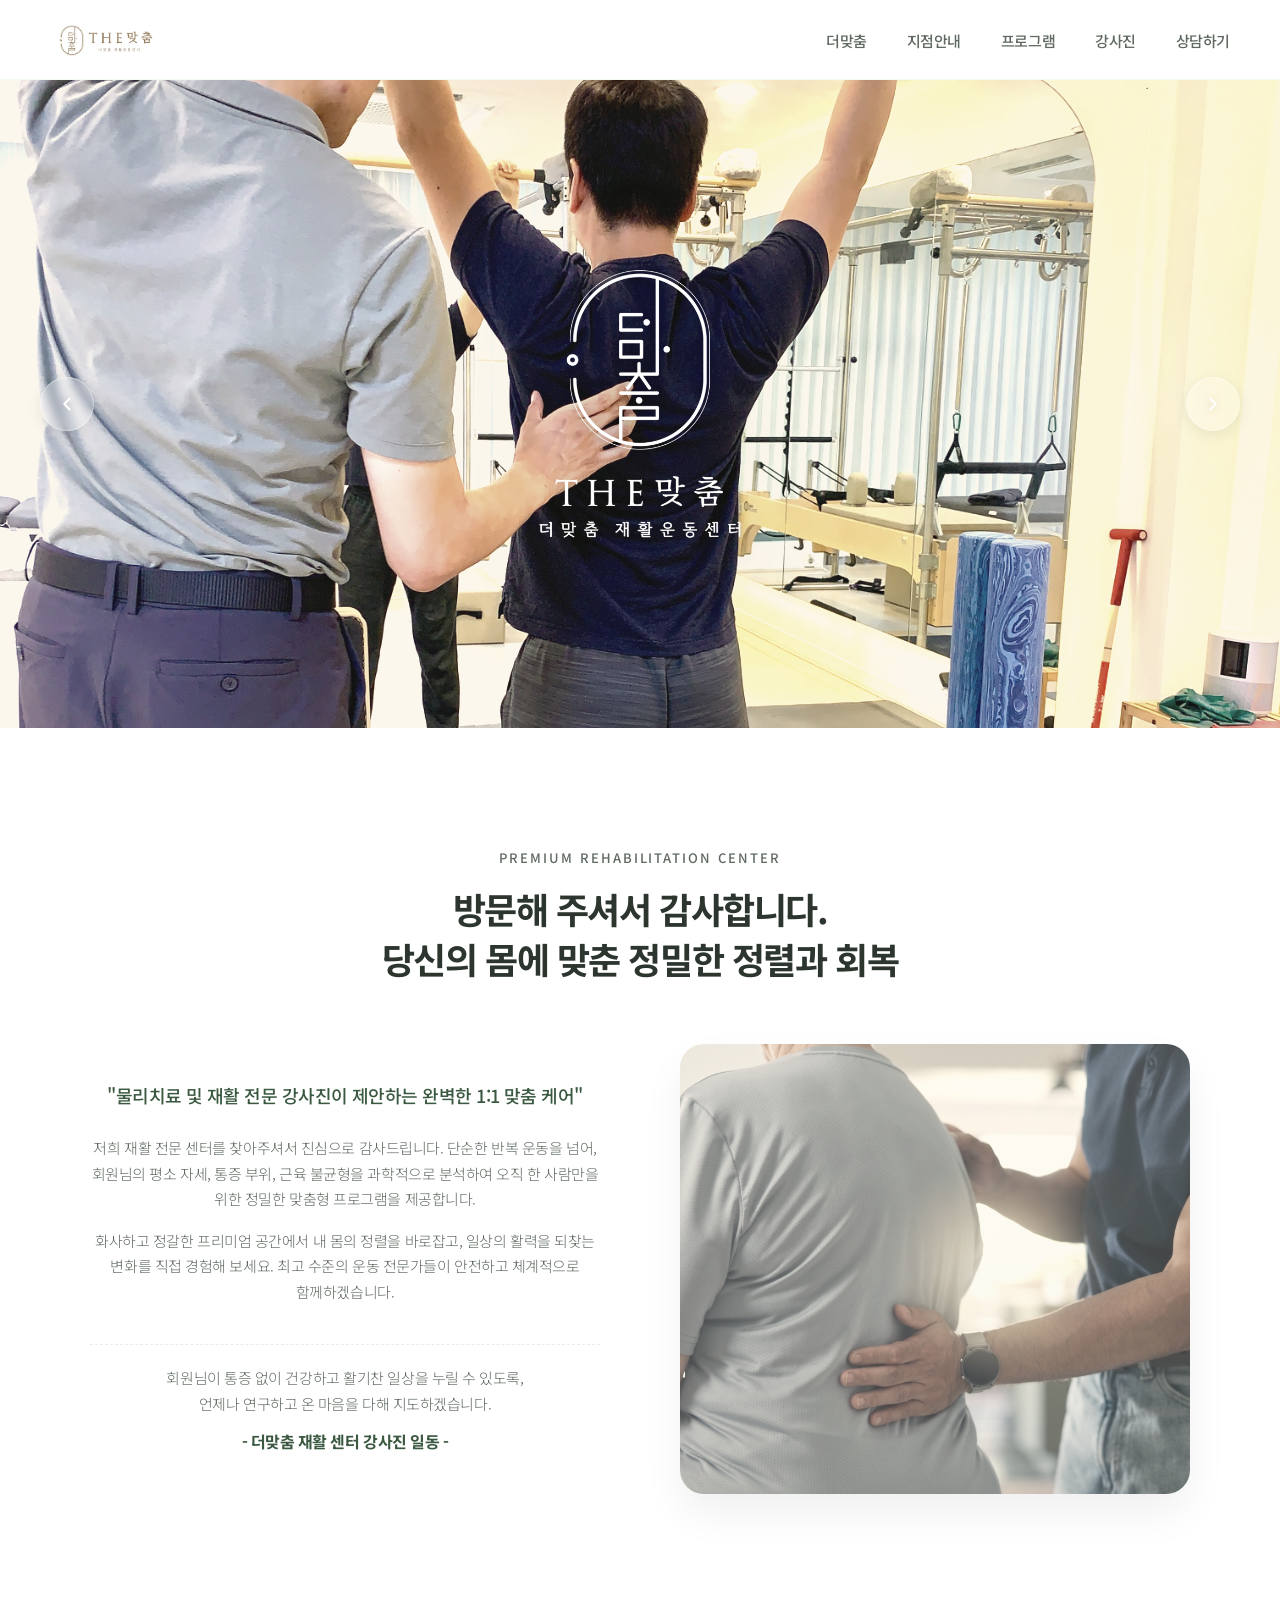
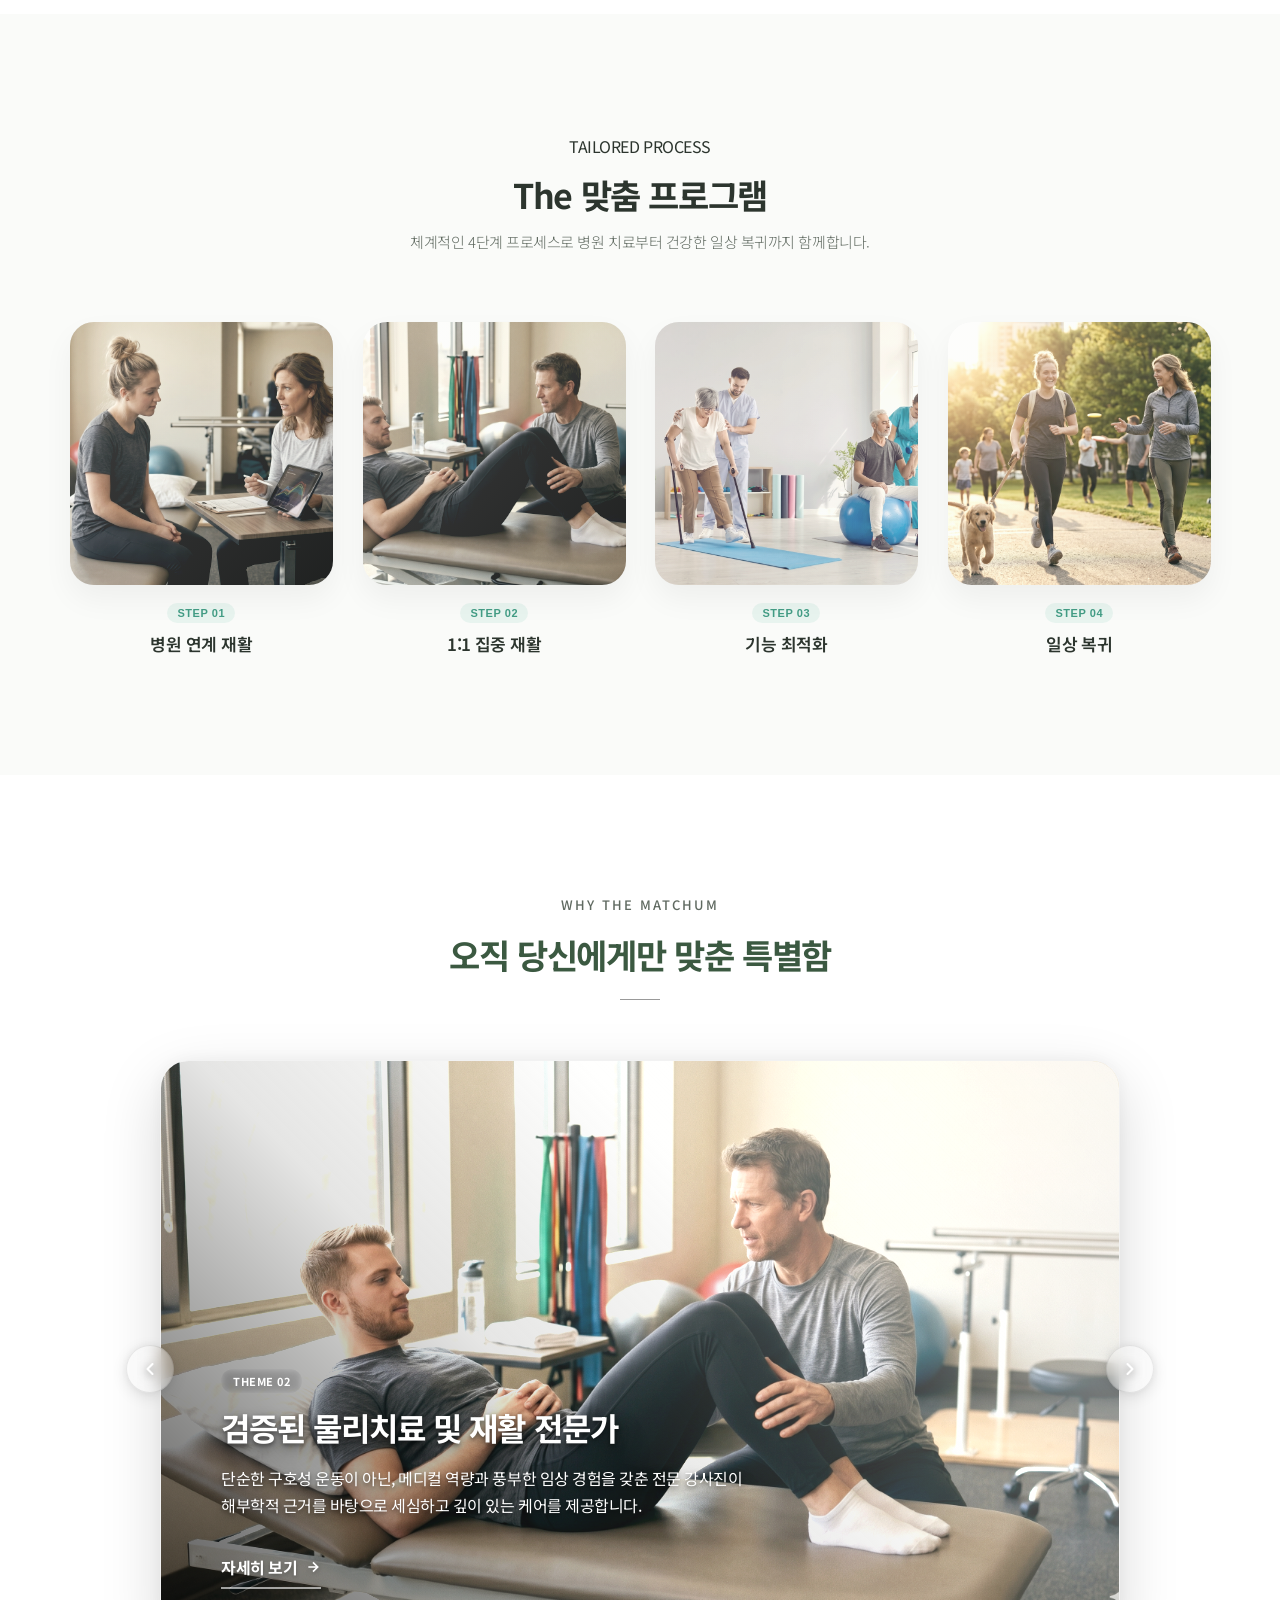
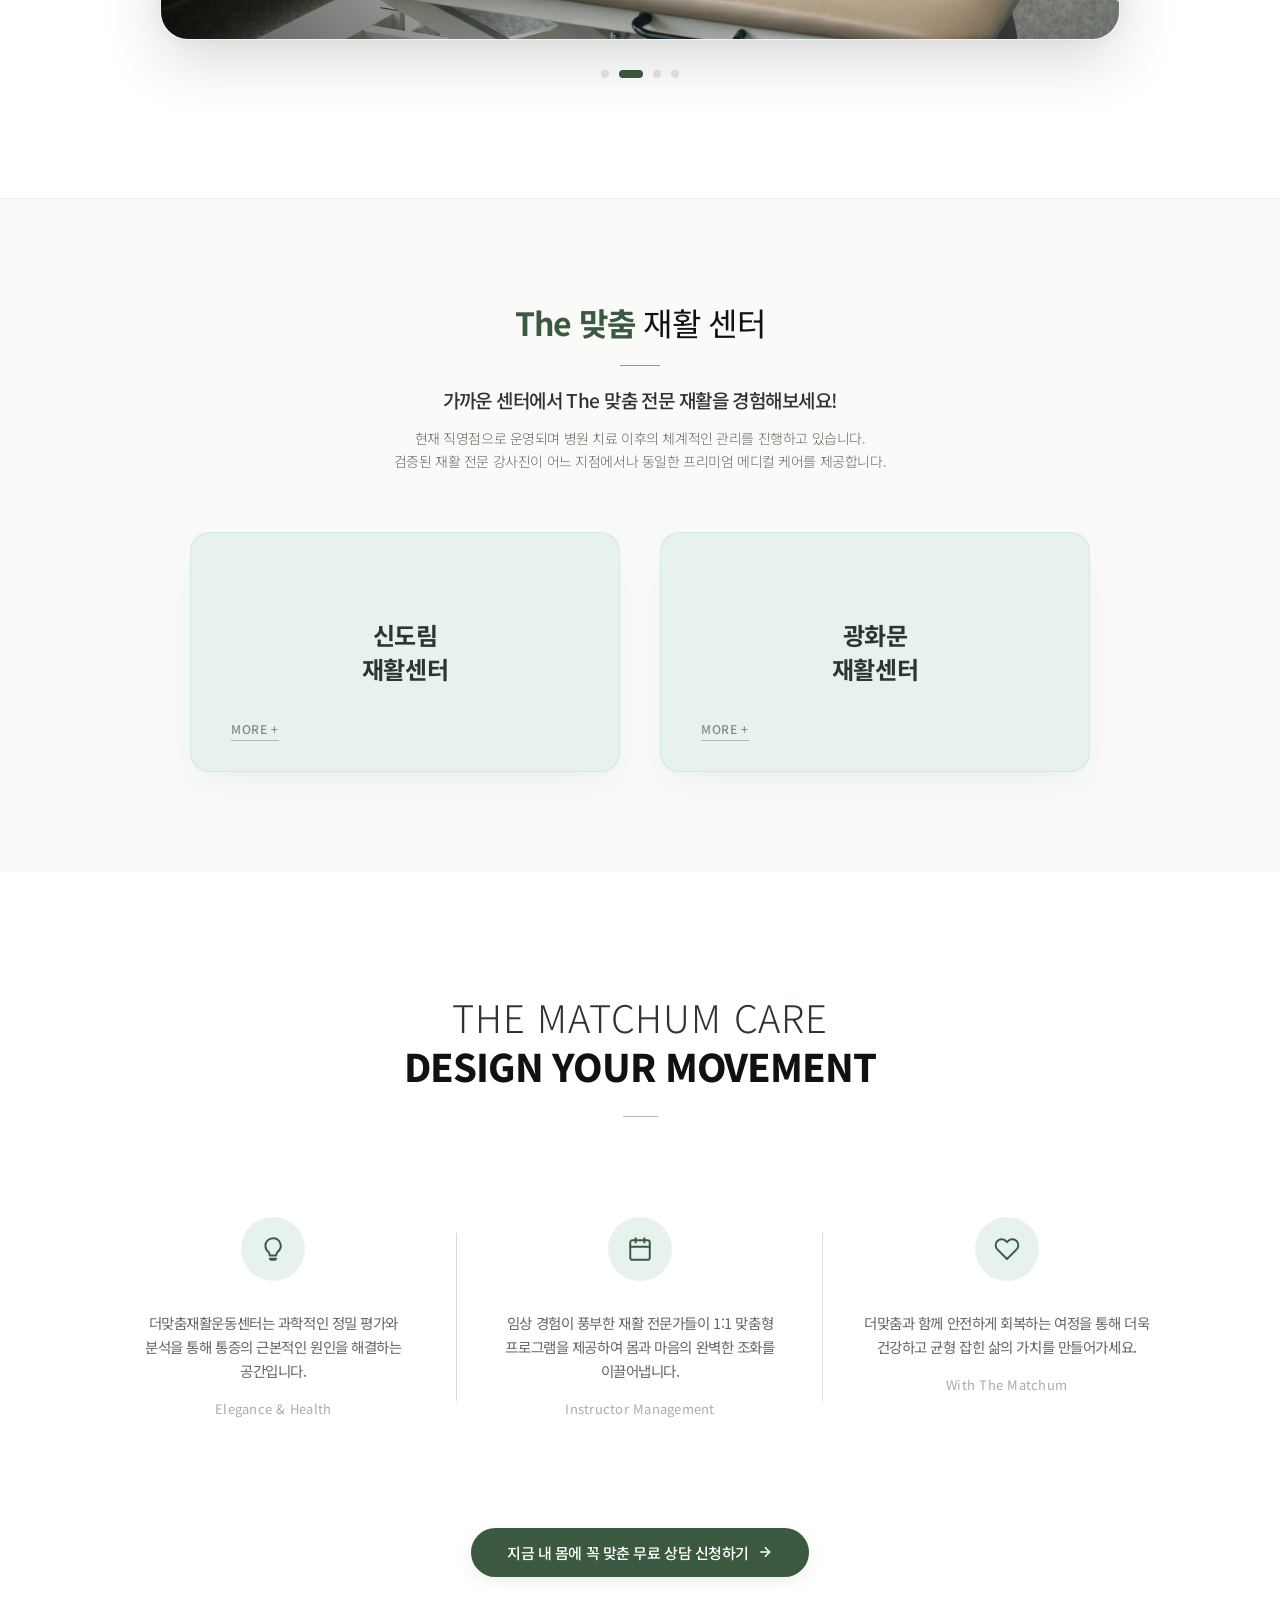
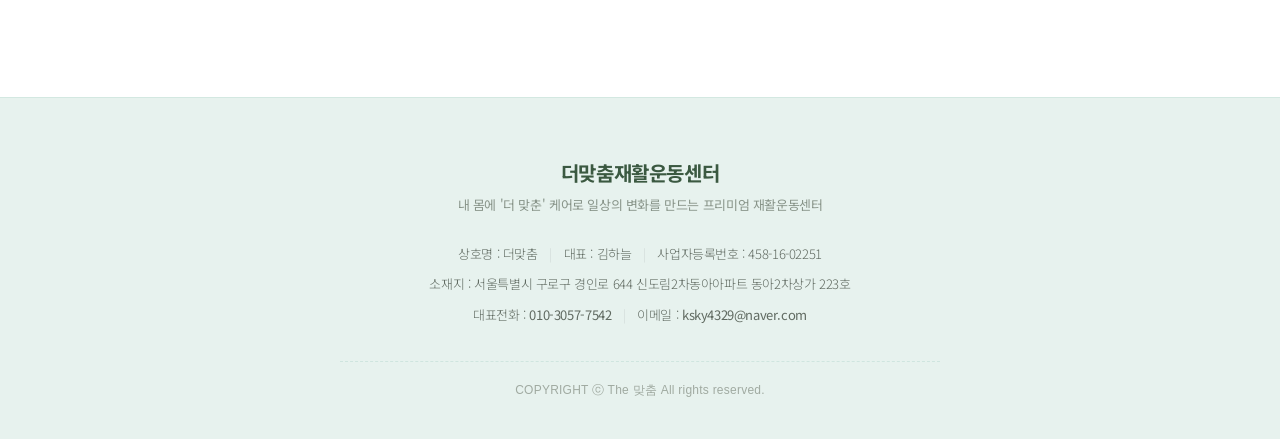
==== commit 8549cf5c: "init" ====
--- a/test/index.html
+++ b/test/index.html
@@ -355,6 +355,8 @@
         </div>
     </footer>
 </div>
+<script src="https://code.jquery.com/jquery-3.6.0.min.js"></script>
+
 <script src="script.js"></script>
 </body>
 </html>
--- a/test/style.css
+++ b/test/style.css
@@ -571,13 +571,6 @@
     word-break: keep-all;
 }
 
-.program-card:hover .card-image-box img {
-    transform: scale(1.08);
-}
-
-.program-card:hover .card-overlay {
-    opacity: 1;
-}
 
 .step-tag {
     display: inline-block;
@@ -597,6 +590,26 @@
     font-weight: 600;
     color: var(--text-dark);
     letter-spacing: -0.03em;
+}
+
+/* 1. 마우스 올렸을 때 숨겨져 있던 초록색 안내 문구(오버레이) 등장 */
+.program-section .program-card:hover .card-overlay {
+    opacity: 1;
+}
+
+/* 2. 마우스 올렸을 때 사진이 부드럽게 살짝 확대되는 효과 */
+.program-section .program-card:hover .card-image-box img {
+    transform: scale(1.08) !important;
+}
+
+/* 3. 마우스 올렸을 때 카드 전체가 살짝 위로 떠오르는 입체감 */
+.program-section .program-card:hover {
+    transform: translateY(-8px);
+}
+
+/* 4. 마우스 올렸을 때 카드 이미지 박스의 그림자가 진해짐 */
+.program-section .program-card:hover .card-image-box {
+    box-shadow: 0 20px 40px rgba(0, 0, 0, 0.12);
 }
 
 
@@ -1680,6 +1693,68 @@
     object-position: top; /* 핵심 속성! 이미지를 위쪽으로 정렬 */
 }
 
+.teachers-promise-section {
+    width: 100%;
+    padding: 120px 0 80px;
+    background-color: #ffffff;
+    text-align: center;
+}
+
+/* 🧼 다른 페이지의 감성을 그대로 이어받은 입체감 있는 내부 독립 크림 박스 */
+.teachers-promise-section .promise-inner-box {
+    max-width: 960px;
+    margin: 0 auto;
+    background-color: var(--bg-cream); /* 사이트 시그니처 맑은 연두크림 톤 */
+    padding: 70px 50px;
+    border-radius: 28px;
+    border: 1px solid rgba(67, 157, 133, 0.12); /* 옅은 에메랄드빛 테두리 경계선 */
+    box-shadow: 0 10px 35px -5px rgba(59, 89, 65, 0.03);
+}
+
+/* 상단 초록색 영문 소제목 가이드 분기 */
+.teachers-promise-section .sub-accent {
+    display: block;
+    font-size: 12px;
+    font-weight: 700;
+    color: #439d85; /* 더맞춤 메인 에메랄드 그린 */
+    letter-spacing: 0.15em;
+    margin-bottom: 16px;
+}
+
+.teachers-promise-section h2 {
+    font-size: 32px;
+    font-weight: 700;
+    color: #2c352e;
+    letter-spacing: -0.03em;
+    line-height: 1.3;
+}
+
+/* 핵심 본문 텍스트 (자간 및 줄간격 보정) */
+.teachers-promise-section .promise-desc {
+    font-size: 16px;
+    color: #606a61;
+    line-height: 1.85;
+    font-weight: 300;
+    word-break: keep-all;
+}
+
+/* 딥그린 강조 텍스트 처리 */
+.teachers-promise-section .promise-desc strong {
+    color: #3b5941; /* 시그니처 딥그린 */
+    font-weight: 500;
+}
+
+/* 하단 서브 안내선 서체 슬림화 */
+.teachers-promise-section .promise-sub-desc {
+    font-size: 15px;
+    color: #889489;
+    margin-top: 24px;
+    font-weight: 400;
+    letter-spacing: -0.02em;
+}
+
+
+
 /* ==========================================================================
    PROGRAM.HTML 전용 (서브페이지 연속 스크롤 스트리밍 및 프리미엄 교차 레이아웃)
    ========================================================================== */
@@ -1710,15 +1785,42 @@
     border-bottom: 1px solid rgba(67, 157, 133, 0.05);
 }
 
+/* ==========================================================================
+   프로그램 페이지(program.html) 전용: 카드 살짝 떠오르는 호버 효과
+   ========================================================================== */
+.program-overview-section .program-card.scroll-anchor-btn {
+    cursor: pointer;
+    transition: transform 0.4s ease;
+}
+
+/* 1. 마우스 올렸을 때 전체 카드가 위로 8px 살짝 떠오름 */
+.program-overview-section .program-card.scroll-anchor-btn:hover {
+    transform: translateY(-8px) !important;
+    box-shadow: none !important;
+}
+
+/* 2. 떠오를 때 그림자도 자연스럽게 진해지도록 처리 */
+.program-overview-section .program-card:hover .card-image-box {
+    box-shadow: 0 20px 40px rgba(0, 0, 0, 0.12) !important;
+}
+
+/* 3. index.html처럼 사진이 커지거나 오버레이 글씨가 나오지 않도록 강력히 차단 */
+.program-overview-section .program-card:hover .card-image-box img {
+    transform: none !important;
+}
+.program-overview-section .program-card:hover .card-overlay {
+    display: none !important;
+}
+
+
+
+
 /* 퀵 스무스 링크용 커서 손모양 세팅 */
 .program-card.scroll-anchor-btn {
     cursor: pointer;
     transition: all 0.4s cubic-bezier(0.25, 1, 0.5, 1);
 }
-.program-card.scroll-anchor-btn:hover {
-    transform: translateY(-8px);
-    box-shadow: 0 15px 35px rgba(67, 157, 133, 0.15);
-}
+
 
 /* 스크롤 스트리밍 개별 큰 블록 */
 .program-detail-block {
@@ -1846,6 +1948,80 @@
     margin-bottom: 40px;
 }
 
+/* 2. WHY THE MATCHUM 중앙 정렬 감성 레이아웃 (why-detail-stream 대체) */
+.why-center-block {
+    display: flex;
+    flex-direction: column;
+    align-items: center;
+    text-align: center;
+    max-width: 1000px;
+    margin: 0 auto 120px;
+    padding: 0 40px;
+}
+.why-center-block:last-child {
+    margin-bottom: 60px;
+}
+.why-center-image {
+    width: 100%;
+    max-width: 860px;
+    aspect-ratio: 16 / 9;
+    border-radius: 28px;
+    overflow: hidden;
+    box-shadow: 0 20px 60px rgba(0, 0, 0, 0.08);
+    margin-bottom: 40px;
+    background-color: var(--bg-cream);
+    border: 1px solid rgba(0, 0, 0, 0.04);
+}
+.why-center-image img {
+    width: 100%;
+    height: 100%;
+    object-fit: cover;
+    filter: brightness(1.03) contrast(0.96);
+}
+.why-center-content {
+    display: flex;
+    flex-direction: column;
+    align-items: center;
+    width: 100%;
+}
+.why-center-icon {
+    width: 68px;
+    height: 68px;
+    background-color: #E7F2EE;
+    border-radius: 50%;
+    display: flex;
+    justify-content: center;
+    align-items: center;
+    margin-bottom: 24px;
+    box-shadow: 0 10px 20px rgba(67, 157, 133, 0.1);
+}
+.why-center-icon svg {
+    width: 30px;
+    height: 30px;
+    fill: none;
+    stroke: #3b5941;
+    stroke-width: 1.8;
+    stroke-linecap: round;
+    stroke-linejoin: round;
+}
+.why-center-content h3 {
+    font-size: 32px;
+    font-weight: 700;
+    color: #2c352e;
+    margin: 20px 0;
+    letter-spacing: -0.03em;
+}
+.why-center-content p {
+    font-size: 16px;
+    color: var(--text-gray);
+    line-height: 1.75;
+    font-weight: 300;
+    word-break: keep-all;
+    max-width: 800px;
+}
+
+
+
 /* ==========================================================================
    신규 추가: OUR MISSION BRAND PROMISE SECTION (중앙 정렬 감성 패키지)
    ========================================================================== */
@@ -1940,6 +2116,222 @@
     word-break: keep-all;
 }
 
+
+/* ==========================================================================
+   CONTACT PAGE (상담하기 서브페이지 전용 프리미엄 무드 스타일)
+   ========================================================================== */
+.contact-page {
+    padding: 160px 0 100px;
+    background-color: #ffffff;
+}
+
+.contact-container {
+    max-width: 820px; /* 입력 폼이 지나치게 늘어지지 않도록 최적 가로폭 고정 */
+    margin: 0 auto;
+    padding: 0 24px;
+    text-align: center;
+}
+
+.contact-header {
+    margin-bottom: 50px;
+}
+
+.contact-header h2 {
+    font-size: 34px;
+    font-weight: 700;
+    color: var(--text-dark);
+    margin: 12px 0;
+    letter-spacing: -0.04em;
+}
+
+/* 타 페이지와 동일한 감성의 독립형 크림색 폼 래퍼 */
+.contact-form-wrapper {
+    background-color: var(--bg-cream);
+    padding: 50px 45px;
+    border-radius: 28px;
+    border: 1px solid rgba(67, 157, 133, 0.12);
+    box-shadow: 0 10px 35px -5px rgba(59, 89, 65, 0.03);
+    margin-bottom: 60px;
+    text-align: left; /* 내부 레이블 및 정렬은 기입 편의상 좌측 정렬 */
+}
+
+.form-group-row {
+    display: flex;
+    gap: 20px;
+}
+
+.form-group-row .form-group {
+    flex: 1;
+}
+
+.form-group {
+    margin-bottom: 24px;
+}
+
+.form-group label {
+    display: block;
+    font-size: 14px;
+    font-weight: 500;
+    color: var(--text-dark);
+    margin-bottom: 8px;
+    padding-left: 4px;
+}
+
+.form-group input[type="text"],
+.form-group input[type="email"],
+.form-group textarea {
+    width: 100%;
+    padding: 14px 18px;
+    font-size: 14.5px;
+    background-color: #ffffff;
+    border: 1px solid rgba(0, 0, 0, 0.08);
+    border-radius: 12px;
+    color: var(--text-dark);
+    outline: none;
+    transition: all 0.3s ease;
+}
+
+/* 입력 필드 활성화 시 시그니처 에메랄드 컬러로 투명 광채 효과 */
+.form-group input:focus,
+.form-group textarea:focus {
+    border-color: #439d85;
+    box-shadow: 0 0 8px rgba(67, 157, 133, 0.15);
+}
+
+.form-submit-box {
+    text-align: center;
+    margin-top: 32px;
+}
+
+.btn-submit {
+    display: inline-block;
+    width: 180px;
+    padding: 14px 0;
+    background-color: #3b5941; /* 브랜드 메인 딥그린 */
+    color: #ffffff;
+    font-size: 15px;
+    font-weight: 600;
+    letter-spacing: 0.06em;
+    border: none;
+    border-radius: 30px;
+    cursor: pointer;
+    box-shadow: 0 4px 15px rgba(59, 89, 65, 0.1);
+    transition: all 0.3s cubic-bezier(0.25, 1, 0.5, 1);
+}
+
+.btn-submit:hover {
+    background-color: #439d85;
+    box-shadow: 0 8px 20px rgba(67, 157, 133, 0.2);
+    transform: translateY(-2px);
+}
+
+/* 하단 부가 정보 및 SNS 채널 정렬 스타일 */
+.contact-info-wrapper {
+    display: flex;
+    flex-direction: column;
+    align-items: center;
+    gap: 24px;
+}
+
+.direct-contact {
+    font-size: 18px;
+    color: var(--text-dark);
+    line-height: 1.8;
+}
+
+.direct-contact a {
+    color: var(--text-dark);
+    text-decoration: none;
+    font-weight: 500;
+}
+
+.direct-contact a:hover {
+    color: #439d85;
+}
+
+/* SNS 채널 가로 1줄 정렬화 구조 */
+.social-links-row {
+    display: flex;
+    justify-content: center;
+    gap: 16px;
+    flex-wrap: wrap;
+    margin: 8px 0;
+}
+
+.social-item {
+    font-size: 14px;
+    font-weight: 400;
+    color: var(--text-gray);
+    text-decoration: none;
+    padding: 8px 20px;
+    border-radius: 20px;
+    background-color: #ffffff;
+    border: 1px solid rgba(0, 0, 0, 0.06);
+    box-shadow: 0 2px 6px rgba(0, 0, 0, 0.02);
+    transition: all 0.3s ease;
+}
+
+.social-item:hover {
+    background-color: #E7F2EE;
+    color: #3b5941;
+    border-color: rgba(67, 157, 133, 0.2);
+}
+
+.additional-info {
+    font-size: 15.5px;
+    color: var(--text-dark);
+    line-height: 1.8;
+}
+
+.closing-phrase {
+    margin-top: 24px;
+    padding-top: 35px;
+    border-top: 1px dashed rgba(67, 157, 133, 0.18);
+    width: 100%;
+}
+
+.closing-phrase p {
+    font-size: 15px;
+    color: #889489;
+    line-height: 1.8;
+    font-weight: 400;
+    font-style: normal;
+}
+
+/* 모바일/스마트폰 완벽 대응 반응형 분기점 */
+@media (max-width: 768px) {
+    .contact-page {
+        padding: 120px 0 60px;
+    }
+    .contact-form-wrapper {
+        padding: 40px 20px;
+        border-radius: 20px;
+    }
+    .form-group-row {
+        flex-direction: column;
+        gap: 0;
+    }
+    .direct-contact {
+        font-size: 16px;
+    }
+    .social-links-row {
+        gap: 8px;
+        display: grid;
+        grid-template-columns: repeat(2, 1fr); /* 모바일에서는 깔끔하게 2개씩 2줄 */
+        width: 100%;
+        max-width: 320px;
+    }
+    .social-item {
+        text-align: center;
+        font-size: 13px;
+        padding: 8px 0;
+    }
+}
+
+
+
+
+
 /* 반응형 분기점 정밀화 (태블릿 및 모바일 스마트폰) */
 @media (max-width: 992px) {
     .detail-block-container {
@@ -1964,14 +2356,6 @@
         margin: 0 auto;
     }
     .promise-card { padding: 40px 24px; }
-}
-
-@media (max-width: 768px) {
-    .subpage-header { padding: 120px 20px 40px; }
-    .subpage-header h2 { font-size: 28px; }
-    .program-detail-block { padding: 80px 0; }
-    .promise-header h2 { font-size: 26px; }
-    .promise-main-text { font-size: 15px; }
 }
 
 
@@ -2363,6 +2747,53 @@
     }
 
 
+    .why-center-block {
+        padding: 0 24px;
+        margin-bottom: 80px;
+    }
+    .why-center-image {
+        aspect-ratio: 4 / 3;
+        border-radius: 20px;
+        margin-bottom: 30px;
+    }
+    .why-center-content h3 {
+        font-size: 24px;
+        margin: 16px 0;
+    }
+    .why-center-icon {
+        width: 56px;
+        height: 56px;
+        margin-bottom: 16px;
+    }
+    .why-center-icon svg {
+        width: 24px;
+        height: 24px;
+    }
+
+    .teachers-promise-section {
+        padding: 80px 24px 40px;
+    }
+    .teachers-promise-section .promise-inner-box {
+        padding: 50px 24px;
+        border-radius: 20px;
+    }
+    .teachers-promise-section h2 {
+        font-size: 24px;
+    }
+    .teachers-promise-section .promise-desc {
+        font-size: 14.5px;
+        line-height: 1.75;
+    }
+    .teachers-promise-section .promise-sub-desc {
+        font-size: 13.5px;
+        margin-top: 20px;
+    }
+    .subpage-header { padding: 120px 20px 40px; }
+    .subpage-header h2 { font-size: 28px; }
+    .program-detail-block { padding: 80px 0; }
+    .promise-header h2 { font-size: 26px; }
+    .promise-main-text { font-size: 15px; }
+
     .branch-section {
         padding: 70px 0;
     }
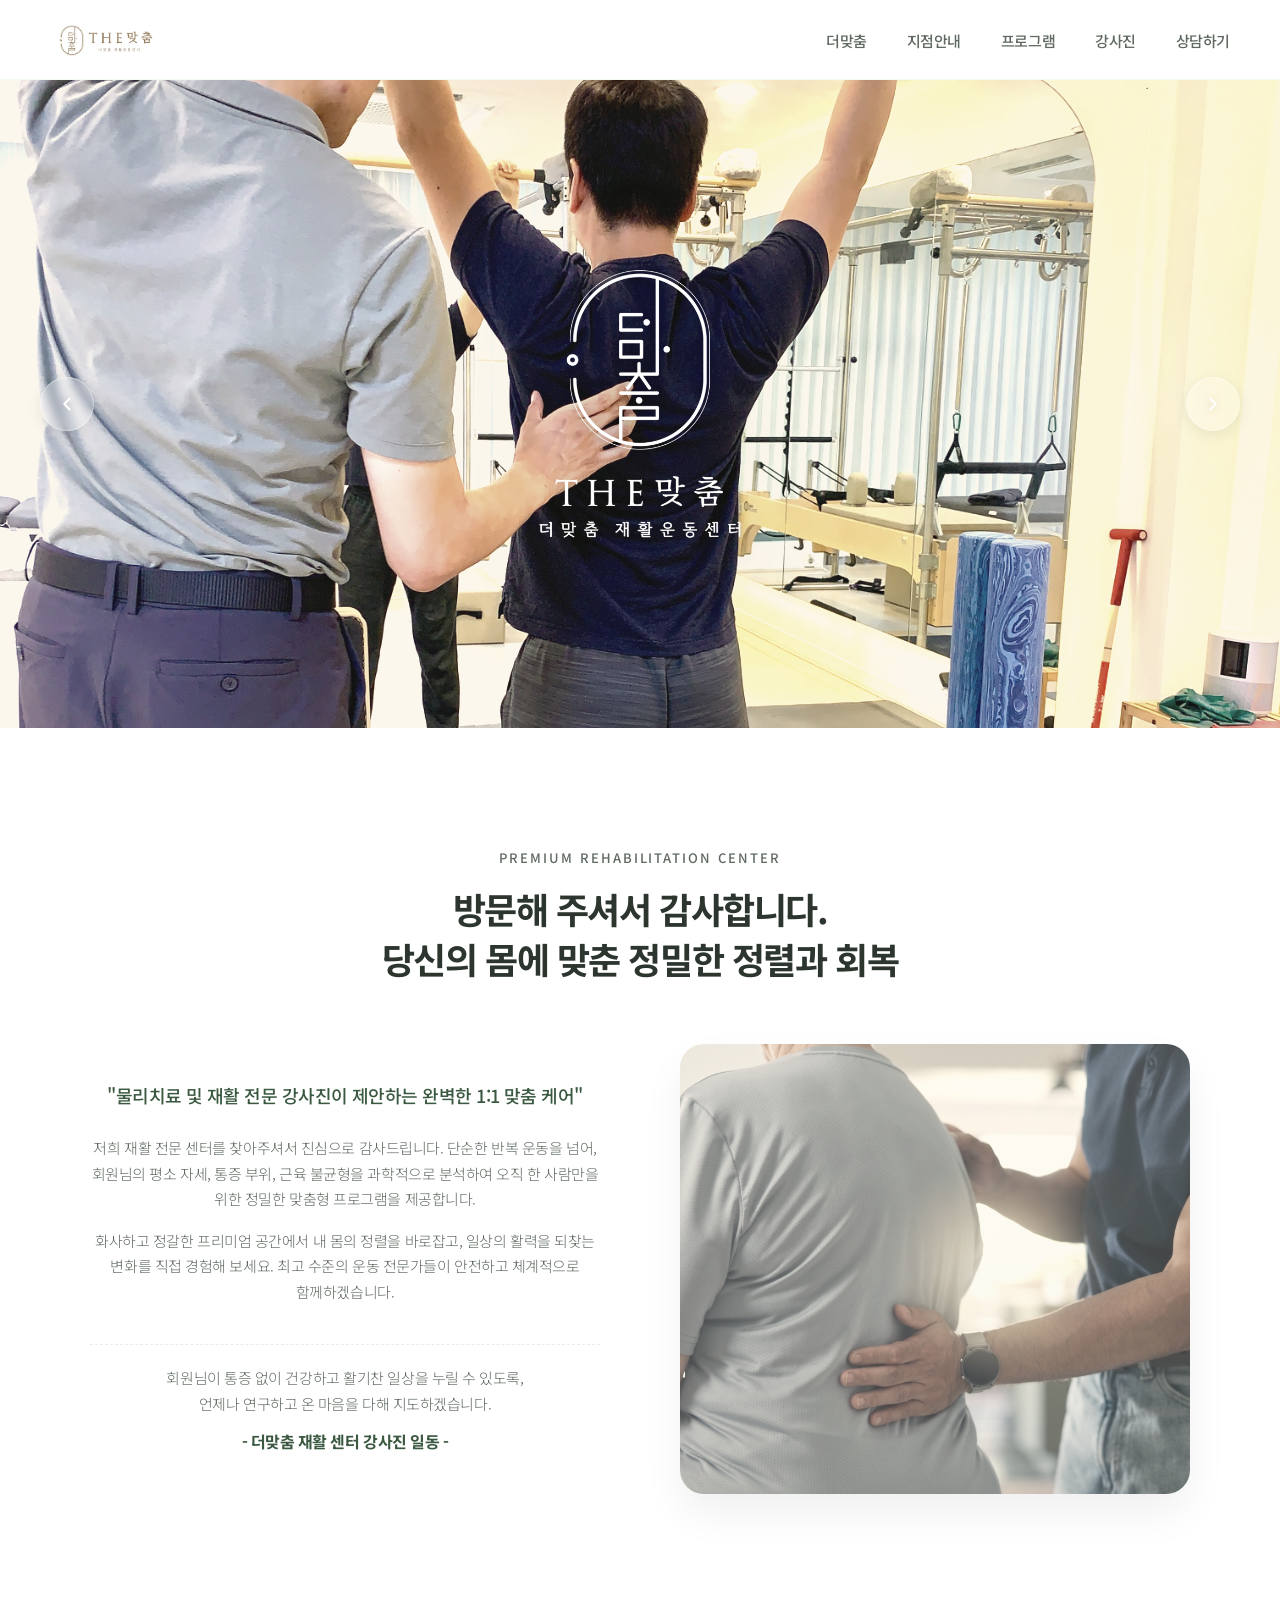
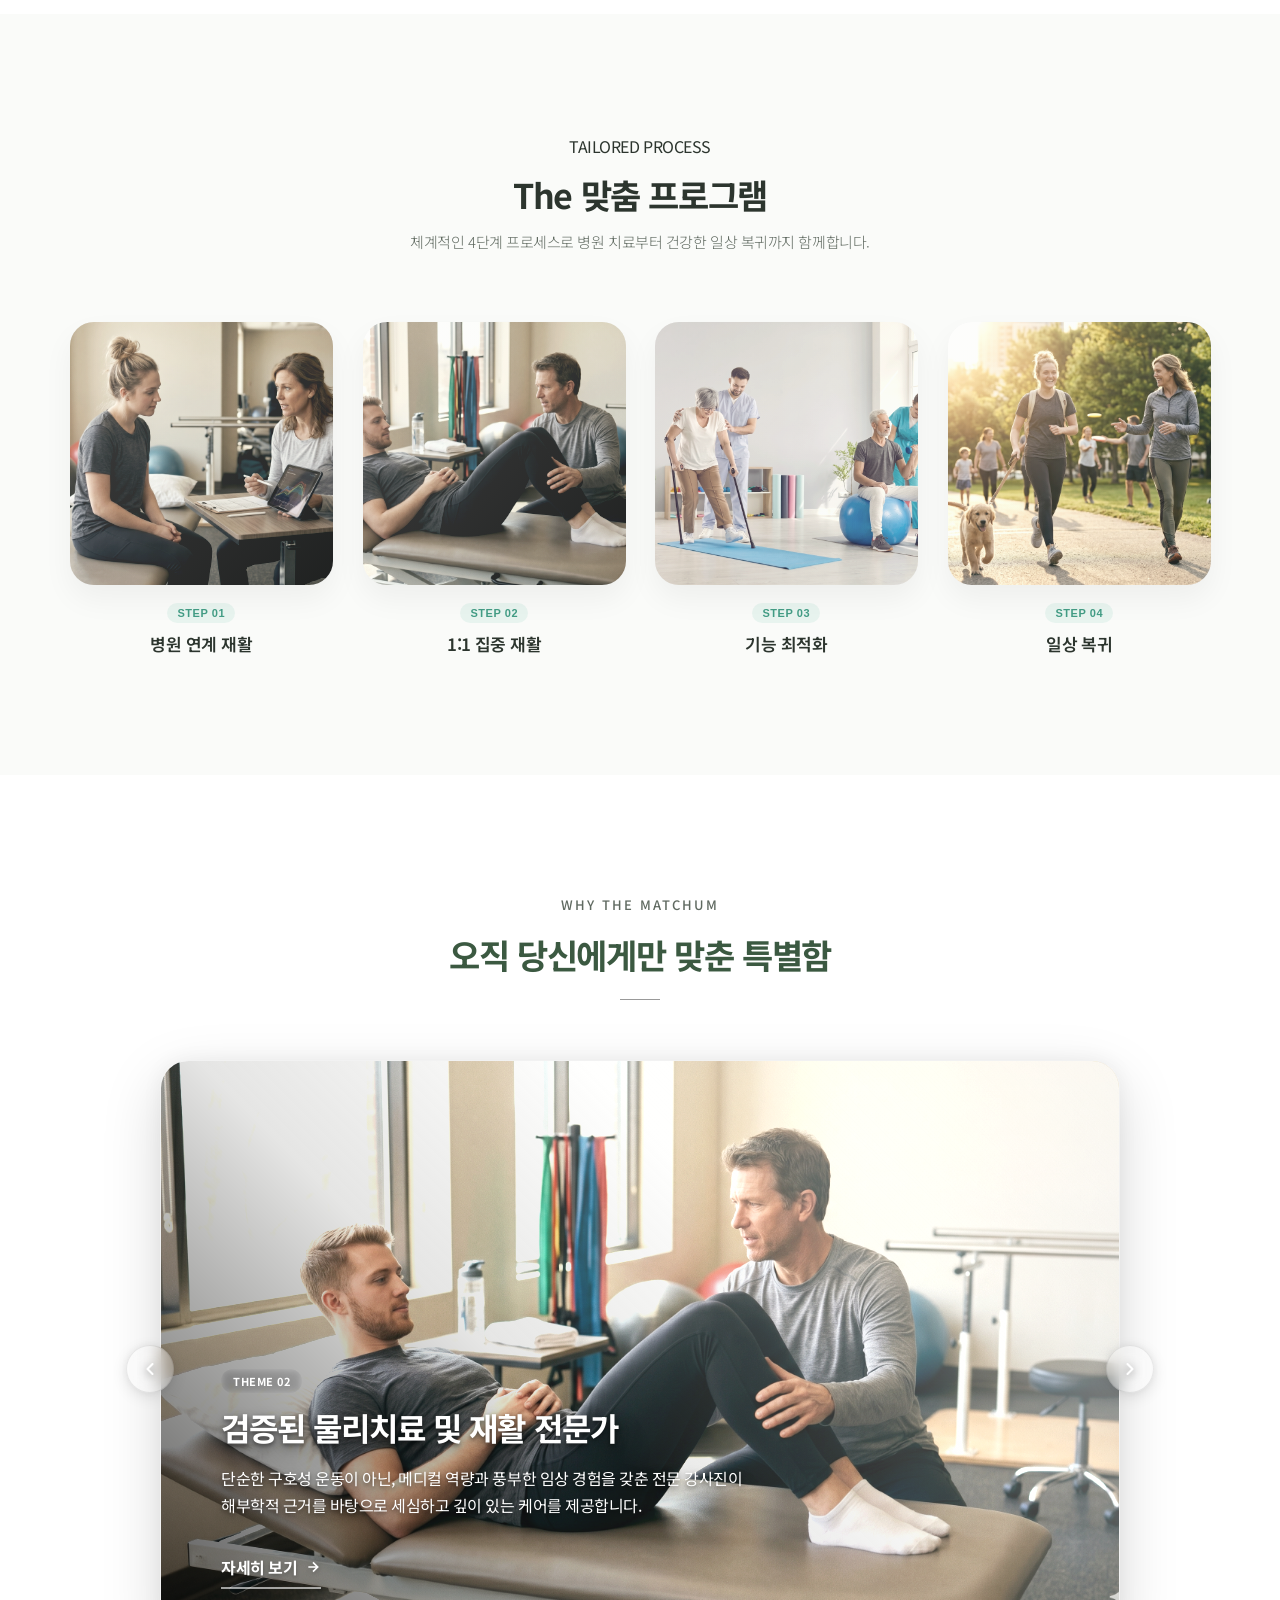
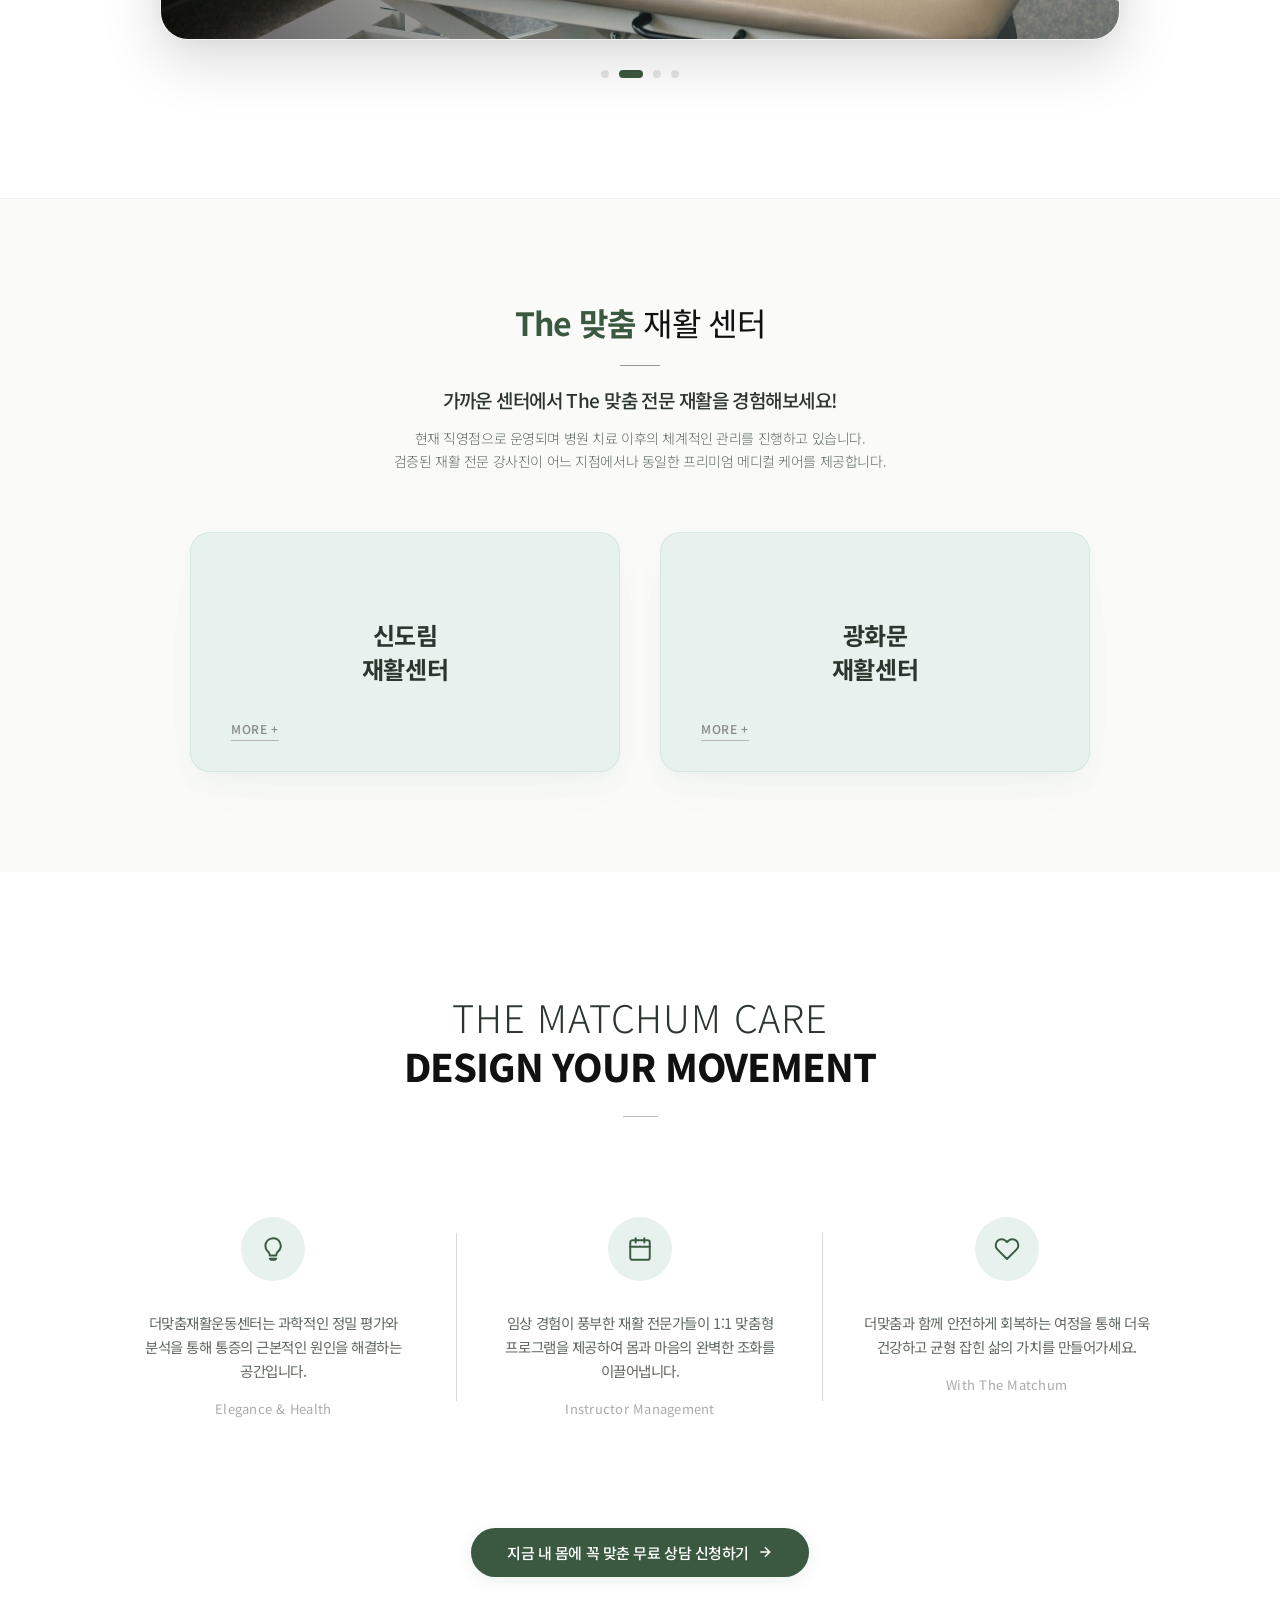
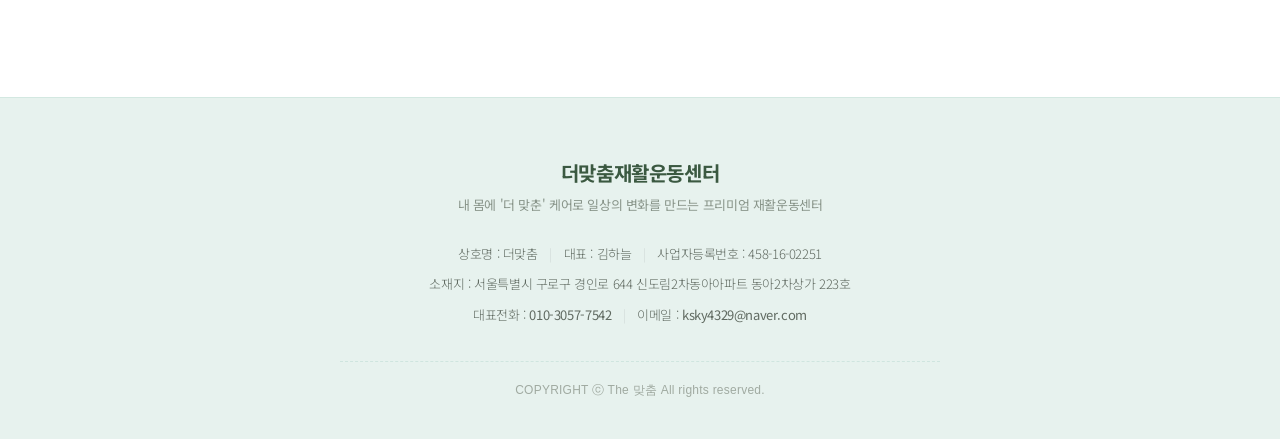
==== commit a33fc62c: "init" ====
--- a/test/index.html
+++ b/test/index.html
@@ -6,8 +6,7 @@
     <title>더맞춤</title>
     <link rel="preconnect" href="https://fonts.googleapis.com">
     <link rel="preconnect" href="https://fonts.gstatic.com" crossorigin>
-    <link href="https://fonts.googleapis.com/css2?family=Noto+Sans+KR:wght@300;400;500;700&display=swap"
-          rel="stylesheet">
+    <link href="https://fonts.googleapis.com/css2?family=Noto+Sans+KR:wght@300;400;500;700&display=swap" rel="stylesheet">
     <link rel="stylesheet" href="style.css">
 </head>
 <body>
@@ -16,7 +15,7 @@
 
     <header class="site-header">
         <div class="logo">
-            <a href="#">
+            <a href="index.html">
                 <img src="img/logo.png" alt="하루50분 로고">
             </a>
         </div>
@@ -29,7 +28,7 @@
 
         <nav class="nav-container">
             <ul class="nav-menu">
-                <li><a href="#">더맞춤</a></li>
+                <li><a href="index.html">더맞춤</a></li>
                 <li class="has-dropdown">
                     <a href="#">지점안내</a>
                     <ul class="dropdown-menu">
@@ -37,9 +36,9 @@
                         <li><a href="location.html">광화문점</a></li>
                     </ul>
                 </li>
-                <li><a href="#">프로그램</a></li>
-                <li><a href="#">강사진</a></li>
-                <li><a href="#">상담하기</a></li>
+                <li><a href="program.html">프로그램</a></li>
+                <li><a href="teachers.html">강사진</a></li>
+                <li><a href="contact.html">상담하기</a></li>
             </ul>
         </nav>
     </header>
@@ -52,14 +51,10 @@
         </div>
 
         <button class="slider-arrow prev" aria-label="이전 슬라이드">
-            <svg viewBox="0 0 24 24">
-                <path d="M15 18l-6-6 6-6"/>
-            </svg>
+            <svg viewBox="0 0 24 24"><path d="M15 18l-6-6 6-6"/></svg>
         </button>
         <button class="slider-arrow next" aria-label="다음 슬라이드">
-            <svg viewBox="0 0 24 24">
-                <path d="M9 18l6-6-6-6"/>
-            </svg>
+            <svg viewBox="0 0 24 24"><path d="M9 18l6-6-6-6"/></svg>
         </button>
 
         <div class="slider-container">
@@ -71,7 +66,7 @@
     </main>
 
     <section class="intro-section">
-        <div class="container intro-container">
+        <div class="intro-container">
             <div class="intro-top-header">
                 <span class="sub-accent">PREMIUM REHABILITATION CENTER</span>
                 <h2>방문해 주셔서 감사합니다.<br>당신의 몸에 맞춘 정밀한 정렬과 회복</h2>
@@ -81,10 +76,8 @@
                 <div class="intro-text-box">
                     <div class="intro-description">
                         <p class="highlight-p">"물리치료 및 재활 전문 강사진이 제안하는 완벽한 1:1 맞춤 케어"</p>
-                        <p>저희 재활 전문 센터를 찾아주셔서 진심으로 감사드립니다. 단순한 반복 운동을 넘어, 회원님의 평소 자세, 통증 부위, 근육 불균형을 과학적으로 분석하여 오직 한
-                            사람만을 위한 정밀한 맞춤형 프로그램을 제공합니다.</p>
-                        <p>화사하고 정갈한 프리미엄 공간에서 내 몸의 정렬을 바로잡고, 일상의 활력을 되찾는 변화를 직접 경험해 보세요. 최고 수준의 운동 전문가들이 안전하고 체계적으로
-                            함께하겠습니다.</p>
+                        <p>저희 재활 전문 센터를 찾아주셔서 진심으로 감사드립니다. 단순한 반복 운동을 넘어, 회원님의 평소 자세, 통증 부위, 근육 불균형을 과학적으로 분석하여 오직 한 사람만을 위한 정밀한 맞춤형 프로그램을 제공합니다.</p>
+                        <p>화사하고 정갈한 프리미엄 공간에서 내 몸의 정렬을 바로잡고, 일상의 활력을 되찾는 변화를 직접 경험해 보세요. 최고 수준의 운동 전문가들이 안전하고 체계적으로 함께하겠습니다.</p>
 
                         <p class="intro-signature">
                             회원님이 통증 없이 건강하고 활기찬 일상을 누릴 수 있도록,<br class="pc-only"> 언제나 연구하고 온 마음을 다해 지도하겠습니다.
@@ -103,7 +96,7 @@
     </section>
 
     <section class="program-section">
-        <div class="container program-container">
+        <div class="program-container">
             <div class="program-header">
                 <span class="sub-accent">TAILORED PROCESS</span>
                 <h2>The 맞춤 프로그램</h2>
@@ -167,7 +160,6 @@
             </div>
 
             <div class="why-slider-wrapper">
-
                 <button class="why-arrow prev" aria-label="이전 테마">
                     <svg viewBox="0 0 24 24"><path d="M15 18l-6-6 6-6"/></svg>
                 </button>
@@ -176,7 +168,6 @@
                 </button>
 
                 <div class="why-slider">
-
                     <div class="why-slide active">
                         <div class="why-image-box">
                             <img src="img/program/program1.png" alt="체계적인 운동 시스템">
@@ -232,7 +223,6 @@
                             </div>
                         </div>
                     </div>
-
                 </div>
 
                 <div class="why-indicators">
@@ -246,7 +236,7 @@
     </section>
 
     <section class="branch-section">
-        <div class="container branch-container">
+        <div class="branch-container">
             <div class="branch-header">
                 <h2><span>The 맞춤</span> 재활 센터</h2>
                 <div class="header-line"></div>
@@ -258,12 +248,12 @@
             </div>
 
             <div class="branch-grid">
-                <div class="branch-card">
+                <div class="branch-card" onclick="location.href='location.html'">
                     <h3 class="branch-title">신도림<br>재활센터</h3>
                     <span class="branch-more">MORE +</span>
                 </div>
 
-                <div class="branch-card">
+                <div class="branch-card" onclick="location.href='location.html'">
                     <h3 class="branch-title">광화문<br>재활센터</h3>
                     <span class="branch-more">MORE +</span>
                 </div>
@@ -273,14 +263,12 @@
 
     <section class="rehab-preview-section">
         <div class="rehab-preview-container">
-
             <div class="rehab-preview-header">
                 <h2>THE MATCHUM CARE<br><span>DESIGN YOUR MOVEMENT</span></h2>
                 <div class="header-line"></div>
             </div>
 
             <div class="rehab-preview-grid">
-
                 <div class="rehab-clean-card">
                     <div class="card-icon-box">
                         <svg viewBox="0 0 24 24"><path d="M9 21h6M9 18h6M10 22h4M12 2a7 7 0 0 0-7 7c0 2.22 1.02 4.2 2.61 5.51C8.51 15.58 9 16.71 9 18h6c0-1.29.49-2.42 1.39-3.49A7 7 0 0 0 12 2z"/></svg>
@@ -310,19 +298,16 @@
                         <span class="card-sub-tag">With The Matchum</span>
                     </div>
                 </div>
-
             </div>
 
             <div class="rehab-preview-action">
-                <a href="#" class="btn-preview-contact">
+                <a href="contact.html" class="btn-preview-contact">
                     <span>지금 내 몸에 꼭 맞춘 무료 상담 신청하기</span>
                     <svg viewBox="0 0 24 24"><path d="M5 12h14M12 5l7 7-7 7"/></svg>
                 </a>
             </div>
-
-        </div>
-    </section>
-
+        </div>
+    </section>
 
     <footer class="site-footer">
         <div class="footer-container">
@@ -355,8 +340,8 @@
         </div>
     </footer>
 </div>
+
 <script src="https://code.jquery.com/jquery-3.6.0.min.js"></script>
-
 <script src="script.js"></script>
 </body>
 </html>
--- a/test/style.css
+++ b/test/style.css
@@ -1,5 +1,26 @@
 /* ==========================================================================
+   THE MATCHUM REHAB CENTER - MAIN STYLESHEET
+
+   [목차]
    01. ROOT VARIABLES & RESET (설정 및 리셋)
+   02. SITE HEADER & NAVIGATION (헤더 및 네비게이션)
+   03. MAIN VISUAL SLIDER (메인 슬라이더)
+   04. INTRO SECTION (센터 소개)
+   05. PROGRAM SECTION (프로세스 4단계)
+   06. WHY SECTION (오직 당신에게만 맞춘 특별함)
+   07. BRANCH SECTION (지점 안내)
+   08. REHAB PREVIEW SECTION (하단 3열 프리뷰)
+   09. LOCATION PAGE (지점안내 서브페이지)
+   10. TEACHERS PAGE (강사진 서브페이지)
+   11. PROGRAM DETAILS PAGE (프로그램 서브페이지)
+   12. CONTACT PAGE (상담하기 서브페이지)
+   13. SITE FOOTER (하단 정보)
+   14. GLOBAL ANIMATIONS & UTILITIES (공통 애니메이션)
+   15. RESPONSIVE MEDIA QUERIES (반응형 모바일/태블릿)
+   ========================================================================== */
+
+/* ==========================================================================
+   01. ROOT VARIABLES & RESET
    ========================================================================== */
 :root {
     --primary-pastel: rgba(228, 247, 225, 0.4);
@@ -24,16 +45,14 @@
     -webkit-font-smoothing: antialiased;
 }
 
-/* 글로벌 감싸기 박스 */
 #site-wrapper {
     position: relative;
     width: 100%;
     margin: 0 auto;
 }
 
-
 /* ==========================================================================
-   02. SITE HEADER & NAVIGATION (헤더 및 네비게이션)
+   02. SITE HEADER & NAVIGATION
    ========================================================================== */
 .site-header {
     position: fixed;
@@ -107,11 +126,9 @@
     transform: translateX(-50%);
     width: 0;
     height: 3px;
-    background: #439D85; /* 맑고 옅은 프리미엄 녹색 선으로 변경 */
+    background: #439D85;
     border-radius: 2px;
     transition: width 0.3s ease;
-
-    /* 🧼 뿌옇게 번지던 번인 이펙트(box-shadow)를 완전히 제거했습니다! */
     box-shadow: none;
 }
 
@@ -119,20 +136,15 @@
     width: 100%;
 }
 
-/* ==========================================================================
-   드롭다운 메뉴 (지점안내 하위 메뉴) 설정
-   ========================================================================== */
-/* 드롭다운 부모 요소 기준점 설정 */
 .nav-menu li {
     position: relative;
 }
 
-/* 하위 드롭다운 메뉴 (배경 흰색, 테두리 없음) */
 .dropdown-menu {
     position: absolute;
     top: 150%;
     left: 50%;
-    transform: translate(-50%, 15px); /* 스무스하게 내려오는 애니메이션 시작점 */
+    transform: translate(-50%, 15px);
     background-color: #ffffff;
     border: none;
     list-style: none;
@@ -146,30 +158,26 @@
     visibility: hidden;
     transition: all 0.3s cubic-bezier(0.25, 1, 0.5, 1);
     border-radius: 8px;
-    box-shadow: 0 10px 25px rgba(0, 0, 0, 0.05); /* 배경과 겹칠 때 구분을 위한 은은한 그림자 */
+    box-shadow: 0 10px 25px rgba(0, 0, 0, 0.05);
     z-index: 100;
 }
 
-/* 마우스 올렸을 때 드롭다운 표시 (간격 맞게 하강) */
 .has-dropdown:hover .dropdown-menu {
     opacity: 1;
     visibility: visible;
     transform: translate(-50%, 0);
 }
 
-/* 드롭다운 내부 리스트 정렬 */
 .dropdown-menu li {
     width: 100%;
     text-align: center;
 }
 
-/* 드롭다운 텍스트 (밑줄 퍼지는 효과는 기존 .nav-menu a::after를 자동 상속받습니다) */
 .dropdown-menu a {
-    display: inline-block; /* 텍스트 길이만큼만 좌우 밑줄이 딱 맞게 퍼지도록 설정 */
+    display: inline-block;
     padding: 5px 0;
     font-size: 14px;
 }
-
 
 .hamburger {
     display: none;
@@ -189,9 +197,8 @@
     transition: all 0.3s cubic-bezier(0.25, 1, 0.5, 1);
 }
 
-
 /* ==========================================================================
-   03. MAIN VISUAL SLIDER (메인 슬라이더 섹션 - 화사한 톤 및 로고 가독성 보정)
+   03. MAIN VISUAL SLIDER
    ========================================================================== */
 .main-slider-section {
     position: relative;
@@ -217,8 +224,6 @@
     opacity: 0;
     z-index: 1;
     transition: opacity 0.8s ease-in-out;
-
-    /* 📸 메인 슬라이더 이미지도 아래쪽과 동일하게 화사한 옛날 사진 필터 적용 */
     filter: brightness(1.12) contrast(0.88) saturate(0.75) sepia(0.15);
 }
 
@@ -227,29 +232,15 @@
     z-index: 2;
 }
 
-/* 슬라이더 배경 리소스 매핑 */
-.slide-1 {
-    background: url('img/main/main1.png') center /cover no-repeat;
-}
-
-.slide-2 {
-    background: url('img/main/main2.png') center 20%/cover no-repeat;
-}
-
-.slide-3 {
-    background: url('img/main/main3.png') center /cover no-repeat;
-}
-
-.slide-4 {
-    background: url('img/main/main4.png') center /cover no-repeat;
-}
-
-/* 🧼 기존의 어두운 검정색 마스크 오버레이 막을 완전히 제거하여 사진을 환하게 살립니다 */
+.slide-1 { background: url('img/main/main1.png') center /cover no-repeat; }
+.slide-2 { background: url('img/main/main2.png') center 20%/cover no-repeat; }
+.slide-3 { background: url('img/main/main3.png') center /cover no-repeat; }
+.slide-4 { background: url('img/main/main4.png') center /cover no-repeat; }
+
 .slide::before {
     display: none;
 }
 
-/* 중앙 고정 브랜딩 로고 박스 */
 .center-logo-box {
     position: absolute;
     top: 50%;
@@ -267,29 +258,20 @@
     display: flex;
     justify-content: center;
     align-items: center;
-    background: none;
-    backdrop-filter: none;
-    -webkit-backdrop-filter: none;
-    border: none;
-    box-shadow: none;
-}
-
-/* style.css에서 이 부분을 찾아 filter 속성만 교체해 줍니다 */
+}
+
 .logo-image-wrapper img {
     width: 100%;
     height: auto;
     object-fit: contain;
-
-    /* 💡 그림자 두께를 키우고 퍼짐(Blur) 값을 넓힌 다중 레이어 시스템 */
-    filter: brightness(0) invert(1) drop-shadow(0 3px 6px rgba(0, 0, 0, 0.25)) /* 선명한 외곽선 보정 */ drop-shadow(0 8px 20px rgba(0, 0, 0, 0.3)) /* 중간 범위 음영 추가 */ drop-shadow(0 20px 50px rgba(0, 0, 0, 0.25)); /* 넓고 은은하게 퍼지는 그림자 */
-}
-
-/* 슬라이더 수동 컨트롤 화살표 */
+    filter: brightness(0) invert(1) drop-shadow(0 3px 6px rgba(0, 0, 0, 0.25)) drop-shadow(0 8px 20px rgba(0, 0, 0, 0.3)) drop-shadow(0 20px 50px rgba(0, 0, 0, 0.25));
+}
+
 .slider-arrow {
     position: absolute;
     top: 50%;
     transform: translateY(-50%);
-    background: rgba(255, 255, 255, 0.25); /* 밝아진 화면에 맞춰 컨트롤 버튼도 살짝 더 투명-화사하게 */
+    background: rgba(255, 255, 255, 0.25);
     backdrop-filter: blur(4px);
     -webkit-backdrop-filter: blur(4px);
     border: 1px solid rgba(255, 255, 255, 0.4);
@@ -310,13 +292,8 @@
     transform: translateY(-50%) scale(1.05);
 }
 
-.slider-arrow.prev {
-    left: 40px;
-}
-
-.slider-arrow.next {
-    right: 40px;
-}
+.slider-arrow.prev { left: 40px; }
+.slider-arrow.next { right: 40px; }
 
 .slider-arrow svg {
     width: 22px;
@@ -326,13 +303,11 @@
     stroke-width: 2;
     stroke-linecap: round;
     stroke-linejoin: round;
-    /* 화살표 아이콘 뒤에도 미세한 섀도우를 주어 시인성을 높입니다 */
     filter: drop-shadow(0 2px 4px rgba(0, 0, 0, 0.15));
 }
 
-
 /* ==========================================================================
-   04. INTRO SECTION (센터 소개 영역)
+   04. INTRO SECTION
    ========================================================================== */
 .intro-section {
     width: 100%;
@@ -446,20 +421,16 @@
     height: 100%;
     object-fit: cover;
     transition: transform 0.5s ease;
-
-    /* 📸 일본 옛날 아날로그 필름 감성 필터 세팅 */
-    /* 채도를 낮추고 바랜 느낌(sepia)과 미백 광채(brightness)를 주어 투명하고 아련한 톤을 만듭니다. */
     filter: brightness(1.1) contrast(0.9) saturate(0.7) sepia(0.18);
-    opacity: 0.85; /* 약간 투명하게 설정 */
+    opacity: 0.85;
 }
 
 .rounded-image-wrapper:hover img {
     transform: scale(1.03);
 }
 
-
 /* ==========================================================================
-   05. PROGRAM SECTION (프로그램 프로세스 카드 영역)
+   05. PROGRAM SECTION
    ========================================================================== */
 .program-section {
     width: 100%;
@@ -517,22 +488,15 @@
     margin-bottom: 18px;
 }
 
-/* style.css에서 이 부분을 찾아 filter와 opacity 속성을 교체해 줍니다 */
 .card-image-box img {
     width: 100%;
     height: 100%;
     object-fit: cover;
     transition: transform 0.6s cubic-bezier(0.25, 1, 0.5, 1);
-
-    /* 📸 하얗게 날아간 무드를 잡고, 선명하고 깊이감 있게 보정 */
-    /* brightness를 낮춰 하얀 막을 걷어내고, contrast를 올려 윤곽선을 또렷하게 만듭니다. */
     filter: brightness(0.95) contrast(1.15) saturate(0.85) sepia(0.12);
-
-    /* 투명도를 0.85에서 0.95로 올려 이미지가 흐리멍덩하지 않고 선명하게 보이도록 합니다 */
     opacity: 0.87;
 }
 
-/* 이미지 프레임 상단에 미세한 흰색/파스텔빛 감성 필름 레이어를 얹어 물빠진 투명함을 더해줍니다. */
 .rounded-image-wrapper::after,
 .card-image-box::after {
     content: '';
@@ -570,7 +534,6 @@
     font-weight: 400;
     word-break: keep-all;
 }
-
 
 .step-tag {
     display: inline-block;
@@ -592,29 +555,13 @@
     letter-spacing: -0.03em;
 }
 
-/* 1. 마우스 올렸을 때 숨겨져 있던 초록색 안내 문구(오버레이) 등장 */
-.program-section .program-card:hover .card-overlay {
-    opacity: 1;
-}
-
-/* 2. 마우스 올렸을 때 사진이 부드럽게 살짝 확대되는 효과 */
-.program-section .program-card:hover .card-image-box img {
-    transform: scale(1.08) !important;
-}
-
-/* 3. 마우스 올렸을 때 카드 전체가 살짝 위로 떠오르는 입체감 */
-.program-section .program-card:hover {
-    transform: translateY(-8px);
-}
-
-/* 4. 마우스 올렸을 때 카드 이미지 박스의 그림자가 진해짐 */
-.program-section .program-card:hover .card-image-box {
-    box-shadow: 0 20px 40px rgba(0, 0, 0, 0.12);
-}
-
+.program-section .program-card:hover .card-overlay { opacity: 1; }
+.program-section .program-card:hover .card-image-box img { transform: scale(1.08) !important; }
+.program-section .program-card:hover { transform: translateY(-8px); }
+.program-section .program-card:hover .card-image-box { box-shadow: 0 20px 40px rgba(0, 0, 0, 0.12); }
 
 /* ==========================================================================
-   05-2. WHY THE MATCHUM (이미지 내부 인텍스트 + 좌우 화살표 커스텀 무드)
+   06. WHY SECTION
    ========================================================================== */
 .why-section {
     width: 100%;
@@ -649,10 +596,9 @@
     letter-spacing: -0.04em;
 }
 
-/* 슬라이더 메인 래퍼 박스 */
 .why-slider-wrapper {
     position: relative;
-    max-width: 980px; /* ↔️ 기존 860px에서 980px로 대폭 확장하여 카드 크기를 키움 */
+    max-width: 980px;
     margin: 0 auto;
     padding: 0 10px;
 }
@@ -660,7 +606,7 @@
 .why-slider {
     position: relative;
     width: 100%;
-    height: 580px; /* ↕️ 높이를 480px에서 580px로 시원하게 확대 */
+    height: 580px;
 }
 
 .why-slide {
@@ -671,10 +617,8 @@
     height: 100%;
     opacity: 0;
     visibility: hidden;
-    transform: translateX(30px); /* 오른쪽에서 자연스럽게 진입하는 연출 */
-    transition: opacity 0.8s cubic-bezier(0.25, 1, 0.5, 1),
-    transform 0.8s cubic-bezier(0.25, 1, 0.5, 1),
-    visibility 0.8s;
+    transform: translateX(30px);
+    transition: opacity 0.8s cubic-bezier(0.25, 1, 0.5, 1), transform 0.8s cubic-bezier(0.25, 1, 0.5, 1), visibility 0.8s;
     z-index: 1;
 }
 
@@ -685,16 +629,13 @@
     z-index: 2;
 }
 
-/* 가운데 큰 이미지 프레임 박스 */
 .why-image-box {
     position: relative;
     width: 100%;
     height: 100%;
     border-radius: 28px;
     overflow: hidden;
-    /* 💡 기존보다 그림자를 더 어둡고 넓게 퍼지도록 수정하여 박스가 배경에서 확실히 분리되게 함 */
     box-shadow: 0 20px 60px rgba(0, 0, 0, 0.15), 0 0 20px rgba(0, 0, 0, 0.05);
-    /* 💡 뽀얀 배경 속에서도 윤곽을 잡기 위해 아주 미세한 회색 테두리 추가 */
     border: 1px solid rgba(0, 0, 0, 0.05);
 }
 
@@ -702,49 +643,29 @@
     width: 100%;
     height: 100%;
     object-fit: cover;
-
-    /* ☀️ 햇살이 쨍하게 부서지는 완전 화사하고 투명한 우윳빛 레이어 필터 */
-    /* brightness를 1.28까지 대폭 끌어올려 대낮의 자연광을 연출하고,
-       contrast를 0.85로 부드럽게 뭉개 투명하고 아련한 공기감을 만듭니다. */
     filter: brightness(1.28) contrast(0.85) saturate(0.95) sepia(0.03);
     opacity: 1;
-
     transition: transform 0.8s cubic-bezier(0.25, 1, 0.5, 1);
 }
 
-/* style.css에서 .why-image-overlay 부분을 찾아 이 코드로 교체해 주세요 */
 .why-image-overlay {
     position: absolute;
     top: 0;
     left: 0;
     width: 100%;
     height: 100%;
-
-    /* ☀️ 우측 위(45도 상단)에서 좌측 아래로 쏟아지는 투명한 태양광 연출 */
-    /* 우측 상단(225도 방향)에서 백색 햇살이 강하게 드리우고,
-       중앙을 거쳐 좌측 하단(글씨가 있는 곳)으로 갈수록 자연스러운 암전 섀도우를 깔아
-       흰색 글씨들의 시인성과 가독성을 완벽하게 확보합니다. */
-    background: linear-gradient(225deg,
-    rgba(255, 255, 255, 0.8) 0%,
-    rgba(255, 255, 255, 0.2) 35%,
-    rgba(0, 0, 0, 0.1) 60%,
-    rgba(0, 0, 0, 0.68) 100% /* 👈 글씨가 있는 바닥면 암부를 0.6에서 0.68로 조금 더 단단하게 보정 */
-    );
-
-    /* 햇빛이 통창으로 투명하게 스며드는 무드를 돕는 필터 층 */
+    background: linear-gradient(225deg, rgba(255, 255, 255, 0.8) 0%, rgba(255, 255, 255, 0.2) 35%, rgba(0, 0, 0, 0.1) 60%, rgba(0, 0, 0, 0.68) 100%);
     backdrop-filter: brightness(1.08);
     -webkit-backdrop-filter: brightness(1.08);
-
     display: flex;
     align-items: flex-end;
     padding: 50px 60px;
     z-index: 3;
 }
 
-/* 이미지 내부 텍스트 스타일링 */
 .why-text-content {
     max-width: 580px;
-    text-align: left; /* 잡지 레이아웃 느낌으로 좌측 정렬 */
+    text-align: left;
     display: flex;
     flex-direction: column;
     align-items: flex-start;
@@ -764,77 +685,58 @@
 }
 
 .why-text-content h3 {
-    font-size: 32px; /* 📐 기존 26px에서 32px로 대폭 키워 시선 집중 */
+    font-size: 32px;
     font-weight: 700;
     color: #ffffff;
-    margin-bottom: 16px; /* 글씨가 커진 만큼 본문과의 간격도 살짝 조정 */
+    margin-bottom: 16px;
     letter-spacing: -0.03em;
     line-height: 1.3;
-
-    /* 💡 아주 밝은 빛 위에서도 글자 외곽선이 깨지지 않도록 진하고 넓게 퍼지는 4중 그림자 */
-    text-shadow: 0 2px 4px rgba(0, 0, 0, 0.45),
-    0 4px 12px rgba(0, 0, 0, 0.4),
-    0 12px 28px rgba(0, 0, 0, 0.3),
-    0 25px 60px rgba(0, 0, 0, 0.2);
-}
-
-/* 2. 본문 설명 (중간 글씨) 수정 */
+    text-shadow: 0 2px 4px rgba(0, 0, 0, 0.45), 0 4px 12px rgba(0, 0, 0, 0.4), 0 12px 28px rgba(0, 0, 0, 0.3), 0 25px 60px rgba(0, 0, 0, 0.2);
+}
+
 .why-text-content p {
-    font-size: 16px; /* 📐 기존 14px에서 16px로 키워 가독성 완벽 확보 */
-    color: #ffffff; /* 투명도 없는 순수 흰색으로 고정 */
-    line-height: 1.7; /* 줄간격을 넓혀 시원하게 읽히도록 배치 */
+    font-size: 16px;
+    color: #ffffff;
+    line-height: 1.7;
     font-weight: 400;
     margin-bottom: 28px;
     word-break: keep-all;
-
-    /* 💡 작은 글씨들이 뭉개지지 않고 스며들듯 또렷해지는 3중 미세 그림자 */
-    text-shadow: 0 2px 4px rgba(0, 0, 0, 0.5),
-    0 6px 15px rgba(0, 0, 0, 0.45),
-    0 15px 35px rgba(0, 0, 0, 0.25);
-}
-
-/* 이미지 내부 흰색 감성 버튼 */
-/* 1. 자세히 보기 버튼 전체 크기 및 두께 키우기 */
+    text-shadow: 0 2px 4px rgba(0, 0, 0, 0.5), 0 6px 15px rgba(0, 0, 0, 0.45), 0 15px 35px rgba(0, 0, 0, 0.25);
+}
+
 .btn-detail {
-    font-size: 16px; /* font-size를 기존 13px에서 16px로 시원하게 확대 */
-    font-weight: 700; /* 글씨 두께를 조금 더 두껍고 명확하게 변경 */
+    font-size: 16px;
+    font-weight: 700;
     color: #ffffff;
     text-decoration: none;
     display: inline-flex;
     align-items: center;
-    gap: 8px; /* 글씨와 화살표 아이콘 사이 간격 확대 */
-    padding: 8px 0; /* 클릭 영역 확보를 위해 위아래 여백 추가 */
-    border-bottom: 2px solid rgba(255, 255, 255, 0.6); /* 밑줄 두께를 1px에서 2px로 두껍게 변경 */
+    gap: 8px;
+    padding: 8px 0;
+    border-bottom: 2px solid rgba(255, 255, 255, 0.6);
     transition: all 0.3s ease;
-
-    /* 배경이 아주 밝을 때를 대비해 버튼 세트에도 은은한 그림자 추가 */
     text-shadow: 0 2px 4px rgba(0, 0, 0, 0.3);
 }
 
-/* 2. 버튼이 커짐에 따라 내부에 있는 화살표 아이콘 크기 맞추기 */
 .btn-detail svg {
-    width: 16px; /* 아이콘 크기도 기존 14px에서 16px로 글씨와 정렬 일치 */
+    width: 16px;
     height: 16px;
     stroke: #ffffff;
     stroke-width: 2.5;
     fill: none;
     transition: transform 0.3s ease;
-
-    /* 아이콘 시인성 보정용 그림자 */
     filter: drop-shadow(0 2px 3px rgba(0, 0, 0, 0.3));
 }
 
-/* 마우스 올렸을 때(Hover) 스타일 디테일 */
 .btn-detail:hover {
     color: rgba(255, 255, 255, 1);
-    border-color: #ffffff; /* 마우스 올리면 밑줄이 완전한 흰색으로 진해짐 */
+    border-color: #ffffff;
 }
 
 .btn-detail:hover svg {
-    transform: translateX(6px); /* 마우스 올렸을 때 화살표가 오른쪽으로 밀리는 거리 살짝 확장 */
-}
-
-/* ↕️ 추가된 수동 제어 좌우 화살표 버튼 */
+    transform: translateX(6px);
+}
+
 .why-arrow {
     position: absolute;
     top: 50%;
@@ -842,37 +744,26 @@
     background: rgba(255, 255, 255, 0.25);
     backdrop-filter: blur(8px);
     -webkit-backdrop-filter: blur(8px);
-
-    /* 💡 버튼 테두리를 기존 흰색에서 살짝 어두운 톤으로 변경하여 밝은 배경 위에서도 테두리가 보이게 함 */
     border: 1px solid rgba(0, 0, 0, 0.08);
-
     width: 48px;
     height: 48px;
     border-radius: 50%;
     cursor: pointer;
     display: flex;
-
     justify-content: center;
     align-items: center;
     z-index: 10;
     transition: all 0.3s cubic-bezier(0.25, 1, 0.5, 1);
-
-    /* 💡 버튼 주변으로 퍼지는 그림자를 더 진하고 넓게 적용 */
     box-shadow: 0 4px 15px rgba(0, 0, 0, 0.1), 0 0 10px rgba(0, 0, 0, 0.05);
 }
 
 .why-arrow:hover {
-    background: rgba(255, 255, 255, 0.6); /* 마우스 호버 시 조금 더 불투명하고 뚜렷해지도록 수정 */
+    background: rgba(255, 255, 255, 0.6);
     scale: 1.05;
 }
 
-.why-arrow.prev {
-    left: -24px;
-}
-
-.why-arrow.next {
-    right: -24px;
-}
+.why-arrow.prev { left: -24px; }
+.why-arrow.next { right: -24px; }
 
 .why-arrow svg {
     width: 20px;
@@ -882,12 +773,9 @@
     stroke-width: 2.5;
     stroke-linecap: round;
     stroke-linejoin: round;
-
-    /* 💡 하얀색 화살표 기호 자체에도 진한 그림자를 추가하여 밝은 이미지 위에서도 기호가 선명하게 보이도록 함 */
     filter: drop-shadow(0 2px 4px rgba(0, 0, 0, 0.5));
 }
 
-/* 하단 이동 도트 버튼 (인디케이터) */
 .why-indicators {
     display: flex;
     justify-content: center;
@@ -900,7 +788,7 @@
     height: 8px;
     background-color: rgba(0, 0, 0, 0.1);
     border-radius: 50%;
-    cursor: pointer; /* 💡 마우스 올리면 손가락 모양 나오도록 수정 완료 */
+    cursor: pointer;
     transition: all 0.3s ease;
 }
 
@@ -910,31 +798,13 @@
     border-radius: 4px;
 }
 
-/* 애니메이션 감지 전초기 상태 */
-.why-section {
-    opacity: 0;
-    transform: translateY(40px);
-    transition: opacity 1.2s cubic-bezier(0.215, 0.610, 0.355, 1),
-    transform 1.2s cubic-bezier(0.215, 0.610, 0.355, 1);
-}
-
-.why-section.is-visible {
-    opacity: 1;
-    transform: translateY(0);
-}
-
-
 /* ==========================================================================
-   06. BRANCH SECTION (지점 안내 영역)
+   07. BRANCH SECTION
    ========================================================================== */
 .branch-section {
     width: 100%;
     padding: 100px 0;
-
-    /* 🎨 상단 섹션들과 고급스럽게 대비되도록 따뜻한 크림 베이지 배경색 적용 */
-    background-color: var(--bg-cream); /* 또는 #fafbf9 */
-
-    /* 자연스러운 구분을 위한 은은한 상단 경계선 */
+    background-color: var(--bg-cream);
     border-top: 1px solid rgba(67, 157, 133, 0.08);
 }
 
@@ -991,10 +861,9 @@
     margin: 0 auto;
 }
 
-/* 💡 배경이 크림색으로 바뀌었으므로, 흰색 카드가 더 맑고 선명하게 도드라지도록 그림자 튜닝 */
 .branch-card {
     position: relative;
-    background: #E7F2EE; /* 크림색 배경 위에 순백색 카드가 올라가서 엄청 깔끔해집니다 */
+    background: #E7F2EE;
     border-radius: 20px;
     min-height: 240px;
     display: flex;
@@ -1002,13 +871,8 @@
     align-items: center;
     text-align: center;
     padding: 40px;
-
-    /* 얇은 에메랄드 테두리와 부드러운 대형 그림자로 프리미엄 무드 강조 */
     border: 1px solid rgba(67, 157, 133, 0.12);
-    box-shadow: 0 4px 6px -1px rgba(0, 0, 0, 0.01),
-    0 10px 30px -5px rgba(59, 89, 65, 0.05),
-    0 30px 60px -10px rgba(0, 0, 0, 0.02);
-
+    box-shadow: 0 4px 6px -1px rgba(0, 0, 0, 0.01), 0 10px 30px -5px rgba(59, 89, 65, 0.05), 0 30px 60px -10px rgba(0, 0, 0, 0.02);
     cursor: pointer;
     transition: all 0.4s cubic-bezier(0.25, 1, 0.5, 1);
 }
@@ -1035,72 +899,22 @@
     transition: all 0.3s ease;
 }
 
-/* 카드 마우스 호버 상태 */
 .branch-card:hover {
     transform: translateY(-8px);
     border-color: rgba(80, 184, 156, 0.4);
-    box-shadow: 0 20px 40px -5px rgba(80, 184, 156, 0.12),
-    0 30px 60px -15px rgba(0, 0, 0, 0.05);
-}
-
-.branch-card:hover .branch-title {
-    color: #439d85;
-}
-
-.branch-card:hover .branch-more {
-    color: #439d85;
-    border-color: #439d85;
-}
-
+    box-shadow: 0 20px 40px -5px rgba(80, 184, 156, 0.12), 0 30px 60px -15px rgba(0, 0, 0, 0.05);
+}
+
+.branch-card:hover .branch-title { color: #439d85; }
+.branch-card:hover .branch-more { color: #439d85; border-color: #439d85; }
 
 /* ==========================================================================
-   06-1. SCROLL REVEAL EFFECT (스크롤 감지 애니메이션 효과)
-   ========================================================================== */
-/* 처음 상태: 투명하고 하단 40px 위치 대기 */
-/* 🧼 요청하신 대로 뿌연 블러(blur) 효과는 완벽하게 걷어내고 선명하게 시작합니다! */
-.fade-init {
-    opacity: 0;
-    transform: translateY(40px);
-    transition: opacity 1.2s cubic-bezier(0.215, 0.610, 0.355, 1),
-    transform 1.2s cubic-bezier(0.215, 0.610, 0.355, 1);
-    will-change: opacity, transform;
-}
-
-/* 화면 감지 진입 시 상태: 부드럽게 위로 올라오며 제자리 복귀 */
-.fade-init.is-visible {
-    opacity: 1;
-    transform: translateY(0);
-}
-
-/* [시간차 딜레이 세팅] 큰 뼈대가 올라오고 0.2~0.4초 뒤에 알맹이(이미지, 카드)들이 따라올라옵니다. */
-.intro-section.is-visible .rounded-image-wrapper {
-    transition-delay: 0.25s;
-}
-
-.program-grid .program-card:nth-child(1) {
-    transition-delay: 0.1s;
-}
-
-.program-grid .program-card:nth-child(2) {
-    transition-delay: 0.25s;
-}
-
-.program-grid .program-card:nth-child(3) {
-    transition-delay: 0.4s;
-}
-
-.program-grid .program-card:nth-child(4) {
-    transition-delay: 0.55s;
-}
-
-
-/* ==========================================================================
-   07. REHAB CONTACT PREVIEW SECTION (제공 시안 3열 레이아웃 스타일)
+   08. REHAB PREVIEW SECTION
    ========================================================================== */
 .rehab-preview-section {
     width: 100%;
     padding: 120px 0;
-    background-color: #ffffff; /* 시안처럼 깨끗하고 넓어 보이는 화이트 베이스 */
+    background-color: #ffffff;
     position: relative;
 }
 
@@ -1110,7 +924,6 @@
     padding: 0 50px;
 }
 
-/* 폰트 굵기 대비가 확실한 상단 타이틀 세팅 */
 .rehab-preview-header {
     text-align: center;
     margin-bottom: 80px;
@@ -1118,14 +931,14 @@
 
 .rehab-preview-header h2 {
     font-size: 38px;
-    font-weight: 300; /* 앞부분은 얇고 세련되게 */
+    font-weight: 300;
     color: #2c352e;
     letter-spacing: 0.02em;
     line-height: 1.3;
 }
 
 .rehab-preview-header h2 span {
-    font-weight: 800; /* 뒷부분은 묵직하고 굵게 포인트 */
+    font-weight: 800;
     color: #111111;
 }
 
@@ -1136,7 +949,6 @@
     margin: 25px auto 0 auto;
 }
 
-/* ↔️ 핵심: 시안 이미지 속 완벽한 가로 3열 나열 구조 */
 .rehab-preview-grid {
     display: grid;
     grid-template-columns: repeat(3, 1fr);
@@ -1144,7 +956,6 @@
     position: relative;
 }
 
-/* 개별 수직형 미니멀 카드 */
 .rehab-clean-card {
     display: flex;
     flex-direction: column;
@@ -1154,7 +965,6 @@
     position: relative;
 }
 
-/* ✨ 시안 분위기를 내기 위해 카드와 카드 사이에 은은한 가로 세로 절취선 기둥 추가 */
 .rehab-clean-card:not(:last-child)::after {
     content: '';
     position: absolute;
@@ -1165,11 +975,10 @@
     background-color: rgba(0, 0, 0, 0.15);
 }
 
-/* 동그란 아이콘 백그라운드 프레임 */
 .card-icon-box {
     width: 64px;
     height: 64px;
-    background: #E7F2EE; /* 맑고 옅은 회록색빛 도는 아주 연한 원 */
+    background: #E7F2EE;
     border-radius: 50%;
     display: flex;
     justify-content: center;
@@ -1182,13 +991,12 @@
     width: 26px;
     height: 26px;
     fill: none;
-    stroke: #3b5941; /* 센터 메인 시그니처 컬러 */
+    stroke: #3b5941;
     stroke-width: 1.8;
     stroke-linecap: round;
     stroke-linejoin: round;
 }
 
-/* 카드 텍스트 박스 정렬 */
 .card-text-box {
     display: flex;
     flex-direction: column;
@@ -1196,7 +1004,6 @@
     gap: 16px;
 }
 
-/* 시안의 자잘하고 정돈된 한글 텍스트 */
 .card-desc {
     font-size: 14.5px;
     color: var(--text-gray);
@@ -1205,7 +1012,6 @@
     word-break: keep-all;
 }
 
-/* 하단의 연한 영문 태그 */
 .card-sub-tag {
     font-size: 13px;
     color: #aaaaaa;
@@ -1213,47 +1019,38 @@
     letter-spacing: 0.02em;
 }
 
-/* 깔끔한 호버(Hover) 상호작용 디테일 */
 .rehab-clean-card:hover .card-icon-box {
     transform: translateY(-5px);
     background: #3b5941;
 }
 
-.rehab-clean-card:hover .card-icon-box svg {
-    stroke: #ffffff;
-}
-
-.rehab-clean-card:hover .card-desc {
-    color: #111111;
-}
-
-/* 하단 문의하기 버튼 매칭 */
+.rehab-clean-card:hover .card-icon-box svg { stroke: #ffffff; }
+.rehab-clean-card:hover .card-desc { color: #111111; }
+
 .rehab-preview-action {
     text-align: center;
 }
 
-/* style.css에서 이 부분을 찾아 속성값(padding, font-size 등)을 교체해 줍니다 */
 .btn-preview-contact {
     display: inline-flex;
     align-items: center;
     justify-content: center;
-    gap: 8px; /* 아이콘과의 간격 슬림화 */
-    background-color: #3b5941; /* 시그니처 딥그린 */
+    gap: 8px;
+    background-color: #3b5941;
     color: #ffffff;
     text-decoration: none;
-    padding: 14px 36px; /* ↕️ 위아래/좌우 두께를 대폭 줄여 슬림하고 예쁘게 변경 */
-    border-radius: 30px; /* 알약 형태는 유지하되 높이에 맞게 조절 */
-    font-size: 15px; /* 📐 너무 부담스럽지 않은 콤팩트한 글씨 크기 */
-    font-weight: 500; /* 굵기를 700에서 500으로 낮춰 더 정갈하고 가볍게 */
+    padding: 14px 36px;
+    border-radius: 30px;
+    font-size: 15px;
+    font-weight: 500;
     letter-spacing: -0.02em;
-    box-shadow: 0 4px 15px rgba(59, 89, 65, 0.1); /* 그림자도 은은하게 축소 */
+    box-shadow: 0 4px 15px rgba(59, 89, 65, 0.1);
     cursor: pointer;
     transition: all 0.3s cubic-bezier(0.25, 1, 0.5, 1);
 }
 
-/* 버튼 내부 화살표 아이콘 크기 동시 보정 */
 .btn-preview-contact svg {
-    width: 16px; /* 아이콘 크기도 20px에서 16px로 축소 */
+    width: 16px;
     height: 16px;
     fill: none;
     stroke: #ffffff;
@@ -1261,11 +1058,10 @@
     transition: transform 0.3s ease;
 }
 
-/* 마우스 호버(Hover) 효과도 콤팩트하게 보정 */
 .btn-preview-contact:hover {
     background-color: #439d85;
     box-shadow: 0 8px 20px rgba(67, 157, 133, 0.2);
-    transform: translateY(-1px); /* 커지는 효과(scale) 대신 위로 1px만 살짝 들리게 변경 */
+    transform: translateY(-1px);
 }
 
 .btn-preview-contact:hover svg {
@@ -1273,7 +1069,7 @@
 }
 
 /* ==========================================================================
-   LOCATION PAGE (지점안내 페이지 전용 스타일)
+   09. LOCATION PAGE
    ========================================================================== */
 .location-section {
     width: 100%;
@@ -1287,7 +1083,6 @@
     padding: 0 50px;
 }
 
-/* 1. 타이틀 영역 */
 .location-title-box {
     text-align: center;
     margin-bottom: 70px;
@@ -1309,7 +1104,6 @@
     word-break: keep-all;
 }
 
-/* 2. 갤러리 슬라이더 영역 */
 .gallery-wrapper {
     max-width: 960px;
     margin: 0 auto 90px;
@@ -1360,13 +1154,8 @@
     scale: 1.05;
 }
 
-.gallery-arrow.prev {
-    left: 24px;
-}
-
-.gallery-arrow.next {
-    right: 24px;
-}
+.gallery-arrow.prev { left: 24px; }
+.gallery-arrow.next { right: 24px; }
 
 .gallery-arrow svg {
     width: 22px;
@@ -1378,7 +1167,6 @@
     stroke-linejoin: round;
 }
 
-/* 하단 5개 썸네일 영역 */
 .gallery-thumbnails {
     display: flex;
     justify-content: center;
@@ -1397,10 +1185,7 @@
     border: 2px solid transparent;
 }
 
-.gallery-thumbnails img:hover {
-    opacity: 0.7;
-}
-
+.gallery-thumbnails img:hover { opacity: 0.7; }
 .gallery-thumbnails img.active {
     opacity: 1;
     border-color: #439d85;
@@ -1408,7 +1193,6 @@
     transform: translateY(-3px);
 }
 
-/* 3. 오시는길 / 전화 / 시간 안내 영역 */
 .location-info-grid {
     display: grid;
     grid-template-columns: repeat(3, 1fr);
@@ -1466,7 +1250,6 @@
     font-weight: 400;
 }
 
-/* 4. 카카오 지도 영역 */
 .location-map-box {
     max-width: 1000px;
     height: 480px;
@@ -1477,12 +1260,8 @@
     border: 1px solid rgba(0, 0, 0, 0.05);
 }
 
-
-/* ==========================================================================
-   LOCATION PAGE: People (강사진) 영역
-   ========================================================================== */
 .location-people-section {
-    max-width: 800px; /* 사진 2개가 너무 멀어지지 않게 너비 제한 */
+    max-width: 800px;
     margin: 0 auto 90px;
 }
 
@@ -1523,10 +1302,10 @@
 .people-img-box {
     width: 100%;
     max-width: 280px;
-    aspect-ratio: 3 / 4; /* 증명/프로필 사진에 가장 예쁜 황금비율 */
+    aspect-ratio: 3 / 4;
     border-radius: 20px;
     overflow: hidden;
-    background-color: #E7F2EE; /* 사진이 로딩되기 전 깔끔한 크림색 배경 */
+    background-color: #E7F2EE;
     margin-bottom: 24px;
     box-shadow: 0 10px 30px rgba(0, 0, 0, 0.04);
     border: 1px solid rgba(67, 157, 133, 0.08);
@@ -1539,24 +1318,21 @@
     object-fit: cover;
 }
 
-/* 마우스 올렸을 때 살짝 위로 떠오르는 효과 */
 .people-card:hover .people-img-box {
     transform: translateY(-8px);
     box-shadow: 0 15px 40px rgba(0, 0, 0, 0.08);
 }
 
-/* 사진 클릭이 가능하도록 a 태그 기본 성질 보정 */
 a.people-img-box {
     display: block;
     cursor: pointer;
 }
 
-/* 텍스트 박스 간격 정렬 */
 .people-info {
     display: flex;
     flex-direction: column;
     align-items: center;
-    gap: 10px; /* 이름과 태그 사이의 간격 */
+    gap: 10px;
 }
 
 .people-name {
@@ -1568,28 +1344,23 @@
     transition: color 0.3s ease;
 }
 
-/* 💡 너무 썰렁하지 않게 연두색 파스텔 태그 디자인 적용 */
 .people-role {
     display: inline-block;
     font-size: 13px;
     font-weight: 600;
-    color: #439d85; /* 브랜드 에메랄드 녹색 */
-    background-color: rgba(67, 157, 133, 0.08); /* 아주 연한 녹색 파스텔 배경 */
+    color: #439d85;
+    background-color: rgba(67, 157, 133, 0.08);
     padding: 6px 16px;
     border-radius: 20px;
     letter-spacing: 0.03em;
 }
 
-/* 💡 마우스 호버(올렸을 때) 텍스트와 태그도 함께 반응하는 디테일 */
-.people-card:hover .people-name {
-    color: #3b5941;
-}
-
-.people-card:hover .people-role {
-    background-color: rgba(67, 157, 133, 0.15);
-}
-
-/* --- Teachers Page 전용 스타일 (이미지 높이 확대 및 비율 최적화) --- */
+.people-card:hover .people-name { color: #3b5941; }
+.people-card:hover .people-role { background-color: rgba(67, 157, 133, 0.15); }
+
+/* ==========================================================================
+   10. TEACHERS PAGE
+   ========================================================================== */
 .teachers-page {
     padding: 120px 20px 80px;
 }
@@ -1621,8 +1392,8 @@
 }
 
 .teachers-detail .detail-img {
-    width: 45%; /* 이력 텍스트 공간 확보를 위해 가로 비율을 살짝 조정 */
-    aspect-ratio: 3 / 4; /* 💡 1:1에서 3:4 세로형 비율로 변경하여 높이를 시원하게 높임 */
+    width: 45%;
+    aspect-ratio: 3 / 4;
     border-radius: 20px;
     overflow: hidden;
     flex-shrink: 0;
@@ -1633,11 +1404,11 @@
     width: 100%;
     height: 100%;
     object-fit: cover;
-    object-position: top; /* 인물 사진 머리 부분이 잘리지 않도록 상단 고정 */
+    object-position: top;
 }
 
 .teachers-detail .detail-text {
-    width: 55%; /* 텍스트 공간 확보 */
+    width: 55%;
 }
 
 .teachers-detail .detail-text h2 {
@@ -1657,13 +1428,6 @@
 .teachers-gallery {
     max-width: 1000px;
     margin: 100px auto 0;
-}
-
-.gallery-wrapper {
-    display: flex;
-    justify-content: center;
-    gap: 40px;
-    flex-wrap: wrap;
 }
 
 .gallery-item {
@@ -1690,73 +1454,11 @@
     width: 100%;
     height: 100%;
     object-fit: cover;
-    object-position: top; /* 핵심 속성! 이미지를 위쪽으로 정렬 */
-}
-
-.teachers-promise-section {
-    width: 100%;
-    padding: 120px 0 80px;
-    background-color: #ffffff;
-    text-align: center;
-}
-
-/* 🧼 다른 페이지의 감성을 그대로 이어받은 입체감 있는 내부 독립 크림 박스 */
-.teachers-promise-section .promise-inner-box {
-    max-width: 960px;
-    margin: 0 auto;
-    background-color: var(--bg-cream); /* 사이트 시그니처 맑은 연두크림 톤 */
-    padding: 70px 50px;
-    border-radius: 28px;
-    border: 1px solid rgba(67, 157, 133, 0.12); /* 옅은 에메랄드빛 테두리 경계선 */
-    box-shadow: 0 10px 35px -5px rgba(59, 89, 65, 0.03);
-}
-
-/* 상단 초록색 영문 소제목 가이드 분기 */
-.teachers-promise-section .sub-accent {
-    display: block;
-    font-size: 12px;
-    font-weight: 700;
-    color: #439d85; /* 더맞춤 메인 에메랄드 그린 */
-    letter-spacing: 0.15em;
-    margin-bottom: 16px;
-}
-
-.teachers-promise-section h2 {
-    font-size: 32px;
-    font-weight: 700;
-    color: #2c352e;
-    letter-spacing: -0.03em;
-    line-height: 1.3;
-}
-
-/* 핵심 본문 텍스트 (자간 및 줄간격 보정) */
-.teachers-promise-section .promise-desc {
-    font-size: 16px;
-    color: #606a61;
-    line-height: 1.85;
-    font-weight: 300;
-    word-break: keep-all;
-}
-
-/* 딥그린 강조 텍스트 처리 */
-.teachers-promise-section .promise-desc strong {
-    color: #3b5941; /* 시그니처 딥그린 */
-    font-weight: 500;
-}
-
-/* 하단 서브 안내선 서체 슬림화 */
-.teachers-promise-section .promise-sub-desc {
-    font-size: 15px;
-    color: #889489;
-    margin-top: 24px;
-    font-weight: 400;
-    letter-spacing: -0.02em;
-}
-
-
+    object-position: top;
+}
 
 /* ==========================================================================
-   PROGRAM.HTML 전용 (서브페이지 연속 스크롤 스트리밍 및 프리미엄 교차 레이아웃)
+   11. PROGRAM DETAILS PAGE (Subpage)
    ========================================================================== */
 .subpage-header {
     width: 100%;
@@ -1781,61 +1483,45 @@
 
 .program-overview-section {
     padding: 100px 0;
-    background-color: var(--bg-cream); /* 상단 요약은 부드러운 크림/연두톤 배경 시작 */
+    background-color: var(--bg-cream);
     border-bottom: 1px solid rgba(67, 157, 133, 0.05);
 }
 
-/* ==========================================================================
-   프로그램 페이지(program.html) 전용: 카드 살짝 떠오르는 호버 효과
-   ========================================================================== */
 .program-overview-section .program-card.scroll-anchor-btn {
     cursor: pointer;
     transition: transform 0.4s ease;
 }
 
-/* 1. 마우스 올렸을 때 전체 카드가 위로 8px 살짝 떠오름 */
 .program-overview-section .program-card.scroll-anchor-btn:hover {
     transform: translateY(-8px) !important;
     box-shadow: none !important;
 }
 
-/* 2. 떠오를 때 그림자도 자연스럽게 진해지도록 처리 */
 .program-overview-section .program-card:hover .card-image-box {
     box-shadow: 0 20px 40px rgba(0, 0, 0, 0.12) !important;
 }
 
-/* 3. index.html처럼 사진이 커지거나 오버레이 글씨가 나오지 않도록 강력히 차단 */
 .program-overview-section .program-card:hover .card-image-box img {
     transform: none !important;
 }
+
 .program-overview-section .program-card:hover .card-overlay {
     display: none !important;
 }
 
-
-
-
-/* 퀵 스무스 링크용 커서 손모양 세팅 */
 .program-card.scroll-anchor-btn {
     cursor: pointer;
     transition: all 0.4s cubic-bezier(0.25, 1, 0.5, 1);
 }
 
-
-/* 스크롤 스트리밍 개별 큰 블록 */
 .program-detail-block {
     width: 100%;
     padding: 120px 0;
     border-bottom: 1px solid rgba(0, 0, 0, 0.02);
 }
 
-/* 🎨 배경색 리드미컬 교차용 클래스 시스템 */
-.program-detail-block.bg-white {
-    background-color: #ffffff;
-}
-.program-detail-block.bg-green {
-    background-color: #FAFBF9; /* 투명하고 맑은 더맞춤 고유 파스텔 연두크림 필터 배경 */
-}
+.program-detail-block.bg-white { background-color: #ffffff; }
+.program-detail-block.bg-green { background-color: #FAFBF9; }
 
 .detail-block-container {
     max-width: 1200px;
@@ -1846,7 +1532,6 @@
     gap: 80px;
 }
 
-/* 지그재그 레이아웃 좌우 반전 처리 */
 .program-detail-block.reverse .detail-block-container {
     flex-direction: row-reverse;
 }
@@ -1864,7 +1549,6 @@
     width: 100%;
     height: 100%;
     object-fit: cover;
-    /* 📸 일본 특유의 아련하고 환한 아날로그 감성 필터 적용 */
     filter: brightness(1.08) contrast(0.92) saturate(0.8) sepia(0.1);
 }
 
@@ -1899,7 +1583,6 @@
     word-break: keep-all;
 }
 
-/* 풍부한 알짜배기 상세 가이드 불릿 */
 .detail-bullets {
     display: flex;
     flex-direction: column;
@@ -1938,17 +1621,16 @@
     font-weight: 300;
 }
 
-/* WHY 섹션 대제목 여백 확보 */
 .why-detail-stream {
     background-color: #ffffff;
     padding-top: 100px;
 }
+
 .why-detail-stream .why-header {
     text-align: center;
     margin-bottom: 40px;
 }
 
-/* 2. WHY THE MATCHUM 중앙 정렬 감성 레이아웃 (why-detail-stream 대체) */
 .why-center-block {
     display: flex;
     flex-direction: column;
@@ -1958,9 +1640,9 @@
     margin: 0 auto 120px;
     padding: 0 40px;
 }
-.why-center-block:last-child {
-    margin-bottom: 60px;
-}
+
+.why-center-block:last-child { margin-bottom: 60px; }
+
 .why-center-image {
     width: 100%;
     max-width: 860px;
@@ -1972,18 +1654,21 @@
     background-color: var(--bg-cream);
     border: 1px solid rgba(0, 0, 0, 0.04);
 }
+
 .why-center-image img {
     width: 100%;
     height: 100%;
     object-fit: cover;
     filter: brightness(1.03) contrast(0.96);
 }
+
 .why-center-content {
     display: flex;
     flex-direction: column;
     align-items: center;
     width: 100%;
 }
+
 .why-center-icon {
     width: 68px;
     height: 68px;
@@ -1995,6 +1680,7 @@
     margin-bottom: 24px;
     box-shadow: 0 10px 20px rgba(67, 157, 133, 0.1);
 }
+
 .why-center-icon svg {
     width: 30px;
     height: 30px;
@@ -2004,6 +1690,7 @@
     stroke-linecap: round;
     stroke-linejoin: round;
 }
+
 .why-center-content h3 {
     font-size: 32px;
     font-weight: 700;
@@ -2011,6 +1698,7 @@
     margin: 20px 0;
     letter-spacing: -0.03em;
 }
+
 .why-center-content p {
     font-size: 16px;
     color: var(--text-gray);
@@ -2020,15 +1708,10 @@
     max-width: 800px;
 }
 
-
-
-/* ==========================================================================
-   신규 추가: OUR MISSION BRAND PROMISE SECTION (중앙 정렬 감성 패키지)
-   ========================================================================== */
 .program-promise-section {
     width: 100%;
     padding: 120px 0;
-    background-color: #E7F2EE; /* 은은하고 단단한 무드의 연두 에메랄드 시그니처 배경 */
+    background-color: #E7F2EE;
     text-align: center;
     border-top: 1px solid rgba(67, 157, 133, 0.1);
 }
@@ -2039,10 +1722,7 @@
     padding: 0 50px;
 }
 
-.promise-header {
-    margin-bottom: 70px;
-}
-
+.promise-header { margin-bottom: 70px; }
 .promise-header h2 {
     font-size: 34px;
     font-weight: 700;
@@ -2076,11 +1756,9 @@
     align-items: center;
     transition: transform 0.4s ease;
 }
-.promise-card:hover {
-    transform: translateY(-6px);
-}
-
-/* 미니멀 라인 전용 아이콘 서클 */
+
+.promise-card:hover { transform: translateY(-6px); }
+
 .promise-icon {
     width: 60px;
     height: 60px;
@@ -2116,26 +1794,96 @@
     word-break: keep-all;
 }
 
+.teachers-promise-section {
+    width: 100%;
+    padding: 120px 0 80px;
+    background-color: #ffffff;
+    text-align: center;
+}
+
+.teachers-promise-section .promise-inner-box {
+    max-width: 960px;
+    margin: 0 auto;
+    background-color: var(--bg-cream);
+    padding: 70px 50px;
+    border-radius: 28px;
+    border: 1px solid rgba(67, 157, 133, 0.12);
+    box-shadow: 0 10px 35px -5px rgba(59, 89, 65, 0.03);
+}
+
+.teachers-promise-section .sub-accent {
+    display: block;
+    font-size: 12px;
+    font-weight: 700;
+    color: #439d85;
+    letter-spacing: 0.15em;
+    margin-bottom: 16px;
+}
+
+.teachers-promise-section h2 {
+    font-size: 32px;
+    font-weight: 700;
+    color: #2c352e;
+    letter-spacing: -0.03em;
+    line-height: 1.3;
+}
+
+.teachers-promise-section .promise-desc {
+    font-size: 16px;
+    color: #606a61;
+    line-height: 1.85;
+    font-weight: 300;
+    word-break: keep-all;
+}
+
+.teachers-promise-section .promise-desc strong {
+    color: #3b5941;
+    font-weight: 500;
+}
+
+.teachers-promise-section .promise-sub-desc {
+    font-size: 15px;
+    color: #889489;
+    margin-top: 24px;
+    font-weight: 400;
+    letter-spacing: -0.02em;
+}
 
 /* ==========================================================================
-   CONTACT PAGE (상담하기 서브페이지 전용 프리미엄 무드 스타일)
+   12. CONTACT PAGE
    ========================================================================== */
 .contact-page {
-    padding: 160px 0 100px;
+    padding-top: 80px;
     background-color: #ffffff;
 }
 
+.contact-section { width: 100%; }
+
+.contact-section.header-section {
+    padding: 100px 0 20px;
+    background-color: #ffffff;
+}
+
+.contact-section.form-section.bg-green {
+    background-color: #fafbf9;
+    padding: 70px 0;
+    border-top: 1px solid rgba(67, 157, 133, 0.05);
+    border-bottom: 1px solid rgba(67, 157, 133, 0.05);
+}
+
+.contact-section.info-section {
+    padding: 70px 0 100px;
+    background-color: #ffffff;
+}
+
 .contact-container {
-    max-width: 820px; /* 입력 폼이 지나치게 늘어지지 않도록 최적 가로폭 고정 */
+    max-width: 820px;
     margin: 0 auto;
     padding: 0 24px;
     text-align: center;
 }
 
-.contact-header {
-    margin-bottom: 50px;
-}
-
+.contact-header { margin-bottom: 0; }
 .contact-header h2 {
     font-size: 34px;
     font-weight: 700;
@@ -2144,15 +1892,13 @@
     letter-spacing: -0.04em;
 }
 
-/* 타 페이지와 동일한 감성의 독립형 크림색 폼 래퍼 */
-.contact-form-wrapper {
-    background-color: var(--bg-cream);
+.contact-form-wrapper.box-white {
+    background-color: #ffffff;
     padding: 50px 45px;
     border-radius: 28px;
     border: 1px solid rgba(67, 157, 133, 0.12);
-    box-shadow: 0 10px 35px -5px rgba(59, 89, 65, 0.03);
-    margin-bottom: 60px;
-    text-align: left; /* 내부 레이블 및 정렬은 기입 편의상 좌측 정렬 */
+    box-shadow: 0 10px 35px -5px rgba(59, 89, 65, 0.04);
+    text-align: left;
 }
 
 .form-group-row {
@@ -2160,14 +1906,9 @@
     gap: 20px;
 }
 
-.form-group-row .form-group {
-    flex: 1;
-}
-
-.form-group {
-    margin-bottom: 24px;
-}
-
+.form-group-row .form-group { flex: 1; }
+
+.form-group { margin-bottom: 24px; }
 .form-group label {
     display: block;
     font-size: 14px;
@@ -2191,7 +1932,11 @@
     transition: all 0.3s ease;
 }
 
-/* 입력 필드 활성화 시 시그니처 에메랄드 컬러로 투명 광채 효과 */
+.form-group textarea {
+    resize: none;
+    overflow-y: auto;
+}
+
 .form-group input:focus,
 .form-group textarea:focus {
     border-color: #439d85;
@@ -2207,7 +1952,7 @@
     display: inline-block;
     width: 180px;
     padding: 14px 0;
-    background-color: #3b5941; /* 브랜드 메인 딥그린 */
+    background-color: #3b5941;
     color: #ffffff;
     font-size: 15px;
     font-weight: 600;
@@ -2225,66 +1970,116 @@
     transform: translateY(-2px);
 }
 
-/* 하단 부가 정보 및 SNS 채널 정렬 스타일 */
 .contact-info-wrapper {
     display: flex;
     flex-direction: column;
     align-items: center;
-    gap: 24px;
-}
-
-.direct-contact {
-    font-size: 18px;
-    color: var(--text-dark);
-    line-height: 1.8;
-}
-
-.direct-contact a {
+    gap: 30px;
+    width: 100%;
+}
+
+.info-details-box {
+    display: grid;
+    grid-template-columns: repeat(2, 1fr);
+    gap: 20px;
+    width: 100%;
+}
+
+.info-details-box .info-item {
+    background-color: #fafbf9;
+    border: 1px solid rgba(67, 157, 133, 0.12);
+    border-radius: 16px;
+    padding: 24px 20px;
+    display: flex;
+    align-items: center;
+    gap: 16px;
+    text-align: left;
+    transition: all 0.3s ease;
+}
+
+.info-details-box .info-item:hover {
+    transform: translateY(-3px);
+    box-shadow: 0 8px 20px rgba(59, 89, 65, 0.05);
+    border-color: rgba(67, 157, 133, 0.3);
+}
+
+.info-details-box .info-item svg {
+    width: 44px;
+    height: 44px;
+    flex-shrink: 0;
+    background: #E7F2EE;
+    stroke: #439d85;
+    padding: 10px;
+    border-radius: 50%;
+}
+
+.info-details-box .info-item > div {
+    display: flex;
+    flex-direction: column;
+    gap: 4px;
+}
+
+.info-details-box .info-item span {
+    font-size: 12px;
+    font-weight: 700;
+    color: #439d85;
+    text-transform: uppercase;
+    letter-spacing: 0.05em;
+}
+
+.info-details-box .info-item p,
+.info-details-box .info-item a {
+    font-size: 15px;
+    font-weight: 500;
     color: var(--text-dark);
     text-decoration: none;
-    font-weight: 500;
-}
-
-.direct-contact a:hover {
-    color: #439d85;
-}
-
-/* SNS 채널 가로 1줄 정렬화 구조 */
+    margin: 0;
+    word-break: keep-all;
+}
+
+.info-details-box .info-item a:hover { color: #439d85; }
+
 .social-links-row {
     display: flex;
     justify-content: center;
     gap: 16px;
-    flex-wrap: wrap;
-    margin: 8px 0;
+    margin-top: 10px;
 }
 
 .social-item {
-    font-size: 14px;
-    font-weight: 400;
-    color: var(--text-gray);
+    width: 50px;
+    height: 50px;
+    border-radius: 50%;
+    display: flex;
+    justify-content: center;
+    align-items: center;
+    box-shadow: 0 4px 10px rgba(0, 0, 0, 0.05);
+    transition: all 0.3s ease;
     text-decoration: none;
-    padding: 8px 20px;
-    border-radius: 20px;
-    background-color: #ffffff;
-    border: 1px solid rgba(0, 0, 0, 0.06);
-    box-shadow: 0 2px 6px rgba(0, 0, 0, 0.02);
+}
+
+.social-item svg {
+    width: 22px;
+    height: 22px;
     transition: all 0.3s ease;
 }
 
 .social-item:hover {
-    background-color: #E7F2EE;
-    color: #3b5941;
-    border-color: rgba(67, 157, 133, 0.2);
-}
-
-.additional-info {
-    font-size: 15.5px;
-    color: var(--text-dark);
-    line-height: 1.8;
-}
+    transform: translateY(-4px);
+    box-shadow: 0 8px 20px rgba(0, 0, 0, 0.15);
+}
+
+.social-item.blog { background-color: #03c75a; color: #ffffff; }
+.social-item.blog:hover { background-color: #02a94d; }
+.social-item.kakao { background-color: #fee500; color: #3a1d1d; }
+.social-item.kakao:hover { background-color: #e6ce00; }
+.social-item.youtube { background-color: #ff0000; color: #ffffff; }
+.social-item.youtube:hover { background-color: #d90000; }
+.social-item.instagram { background: linear-gradient(45deg, #f09433 0%, #e6683c 25%, #dc2743 50%, #cc2366 75%, #bc1888 100%); color: #ffffff; }
+.social-item.instagram:hover { background: linear-gradient(45deg, #d8852e 0%, #cf5e36 25%, #c6233c 50%, #b8205c 75%, #a9167a 100%); }
 
 .closing-phrase {
-    margin-top: 24px;
+    margin-top: 10px;
     padding-top: 35px;
     border-top: 1px dashed rgba(67, 157, 133, 0.18);
     width: 100%;
@@ -2298,44 +2093,140 @@
     font-style: normal;
 }
 
-/* 모바일/스마트폰 완벽 대응 반응형 분기점 */
-@media (max-width: 768px) {
-    .contact-page {
-        padding: 120px 0 60px;
+/* ==========================================================================
+   13. SITE FOOTER
+   ========================================================================== */
+.site-footer {
+    width: 100%;
+    background-color: #E7F2EE;
+    padding: 60px 0 40px 0;
+    border-top: 1px solid rgba(67, 157, 133, 0.12);
+}
+
+.footer-container {
+    max-width: 1200px;
+    margin: 0 auto;
+    padding: 0 24px;
+    display: flex;
+    flex-direction: column;
+    align-items: center;
+    text-align: center;
+}
+
+.footer-brand { margin-bottom: 30px; }
+.footer-brand h2 {
+    font-size: 20px;
+    font-weight: 700;
+    color: #3b5941;
+    letter-spacing: -0.02em;
+    margin-bottom: 8px;
+}
+
+.footer-brand .footer-slogan {
+    font-size: 13px;
+    color: #889489;
+    font-weight: 400;
+}
+
+.footer-info {
+    display: flex;
+    flex-direction: column;
+    gap: 10px;
+    margin-bottom: 35px;
+}
+
+.footer-info .info-row {
+    font-size: 13px;
+    color: var(--text-gray);
+    line-height: 1.6;
+    font-weight: 300;
+    word-break: keep-all;
+}
+
+.footer-info .info-row span { display: inline-block; }
+.footer-info .info-row a {
+    color: var(--text-gray);
+    text-decoration: none;
+    font-weight: 400;
+    transition: color 0.3s ease;
+}
+
+.footer-info .info-row a:hover { color: #439d85; }
+
+.footer-info .divider {
+    color: rgba(0, 0, 0, 0.1);
+    margin: 0 8px;
+    font-weight: 300;
+}
+
+.footer-bottom {
+    width: 100%;
+    max-width: 600px;
+    padding-top: 20px;
+    border-top: 1px dashed rgba(67, 157, 133, 0.15);
+}
+
+.footer-bottom .copyright {
+    font-size: 12px;
+    color: #a0aaa1;
+    letter-spacing: 0.02em;
+    font-family: 'Arial', sans-serif;
+}
+
+/* ==========================================================================
+   14. GLOBAL ANIMATIONS & UTILITIES
+   ========================================================================== */
+.fade-init {
+    opacity: 0;
+    transform: translateY(40px);
+    transition: opacity 1.2s cubic-bezier(0.215, 0.610, 0.355, 1), transform 1.2s cubic-bezier(0.215, 0.610, 0.355, 1);
+    will-change: opacity, transform;
+}
+
+.fade-init.is-visible {
+    opacity: 1;
+    transform: translateY(0);
+}
+
+.intro-section.is-visible .rounded-image-wrapper { transition-delay: 0.25s; }
+.program-grid .program-card:nth-child(1) { transition-delay: 0.1s; }
+.program-grid .program-card:nth-child(2) { transition-delay: 0.25s; }
+.program-grid .program-card:nth-child(3) { transition-delay: 0.4s; }
+.program-grid .program-card:nth-child(4) { transition-delay: 0.55s; }
+
+
+/* ==========================================================================
+   15. RESPONSIVE MEDIA QUERIES
+   ========================================================================== */
+
+/* --- 태블릿 및 노트북 구간 (최대 1024px) --- */
+@media (max-width: 1024px) {
+    .program-container { padding: 0 40px; }
+    .program-grid {
+        grid-template-columns: repeat(2, 1fr);
+        gap: 30px;
     }
-    .contact-form-wrapper {
-        padding: 40px 20px;
-        border-radius: 20px;
+}
+
+/* --- 중소형 태블릿 구간 (최대 992px) --- */
+@media (max-width: 992px) {
+    .intro-container { padding: 0 30px; }
+    .intro-top-header h2 { font-size: 30px; }
+    .intro-body-content { gap: 40px; }
+    .rounded-image-wrapper { height: 380px; }
+
+    .rehab-preview-grid {
+        grid-template-columns: 1fr;
+        gap: 50px;
+        margin-bottom: 60px;
     }
-    .form-group-row {
-        flex-direction: column;
-        gap: 0;
-    }
-    .direct-contact {
-        font-size: 16px;
-    }
-    .social-links-row {
-        gap: 8px;
-        display: grid;
-        grid-template-columns: repeat(2, 1fr); /* 모바일에서는 깔끔하게 2개씩 2줄 */
-        width: 100%;
-        max-width: 320px;
-    }
-    .social-item {
-        text-align: center;
-        font-size: 13px;
-        padding: 8px 0;
-    }
-}
-
-
-
-
-
-/* 반응형 분기점 정밀화 (태블릿 및 모바일 스마트폰) */
-@media (max-width: 992px) {
+    .rehab-clean-card { padding: 0 20px; }
+    .rehab-clean-card:not(:last-child)::after { display: none; }
+    .card-icon-box { margin-bottom: 20px; }
+
+    /* Program 서브페이지 */
     .detail-block-container {
-        flex-direction: column !important; /* 모바일에서는 무조건 수직 일렬 배치 */
+        flex-direction: column !important;
         gap: 40px;
         padding: 0 24px;
     }
@@ -2343,12 +2234,9 @@
         width: 100%;
         max-width: 540px;
     }
-    .detail-block-text {
-        text-align: center;
-    }
+    .detail-block-text { text-align: center; }
     .detail-block-text h3 { font-size: 26px; }
     .bullet-item { text-align: left; }
-
     .promise-grid {
         grid-template-columns: 1fr;
         gap: 24px;
@@ -2358,187 +2246,38 @@
     .promise-card { padding: 40px 24px; }
 }
 
-
-/* ==========================================================================
-   08. SITE FOOTER (하단 정보 영역 - 중앙 정렬 감성 스타일)
-   ========================================================================== */
-.site-footer {
-    width: 100%;
-    background-color: #E7F2EE; /* 사이트의 따뜻한 감성 크림색 배경 사용 */
-    padding: 60px 0 40px 0;
-    border-top: 1px solid rgba(67, 157, 133, 0.12); /* 은은한 옅은 녹색 경계선 */
-}
-
-.footer-container {
-    max-width: 1200px;
-    margin: 0 auto;
-    padding: 0 24px;
-    display: flex;
-    flex-direction: column;
-    align-items: center; /* 자식 요소들을 가로축 기준 중앙 정렬 */
-    text-align: center; /* 텍스트 본문 전체 중앙 정렬 */
-}
-
-/* 푸터 상단 타이틀/슬로건 */
-.footer-brand {
-    margin-bottom: 30px;
-}
-
-.footer-brand h2 {
-    font-size: 20px;
-    font-weight: 700;
-    color: #3b5941; /* 브랜드 메인 녹색 톤앤매너 */
-    letter-spacing: -0.02em;
-    margin-bottom: 8px;
-}
-
-.footer-brand .footer-slogan {
-    font-size: 13px;
-    color: #889489;
-    font-weight: 400;
-}
-
-/* 푸터 중앙 상세 정보 */
-.footer-info {
-    display: flex;
-    flex-direction: column;
-    gap: 10px;
-    margin-bottom: 35px;
-}
-
-.footer-info .info-row {
-    font-size: 13px;
-    color: var(--text-gray); /* 기존 설정된 회록색 텍스트 컬러 */
-    line-height: 1.6;
-    font-weight: 300;
-    word-break: keep-all;
-}
-
-/* 폰트 굵기 조절 및 링크 컬러 */
-.footer-info .info-row span {
-    display: inline-block;
-}
-
-.footer-info .info-row a {
-    color: var(--text-gray);
-    text-decoration: none;
-    font-weight: 400;
-    transition: color 0.3s ease;
-}
-
-.footer-info .info-row a:hover {
-    color: #439d85; /* 마우스 올렸을 때 맑은 에메랄드 녹색으로 하이라이트 */
-}
-
-/* 세로 바 (|) 스타일 정의 */
-.footer-info .divider {
-    color: rgba(0, 0, 0, 0.1);
-    margin: 0 8px;
-    font-weight: 300;
-}
-
-/* 푸터 최하단 카피라이트 선 및 패딩 */
-.footer-bottom {
-    width: 100%;
-    max-width: 600px;
-    padding-top: 20px;
-    border-top: 1px dashed rgba(67, 157, 133, 0.15); /* 중앙 구분 절취선 무드 */
-}
-
-.footer-bottom .copyright {
-    font-size: 12px;
-    color: #a0aaa1;
-    letter-spacing: 0.02em;
-    font-family: 'Arial', sans-serif;
-}
-
-/* ==========================================================================
-   07. RESPONSIVE MEDIA QUERIES (반응형 레이아웃 분기점)
-   ========================================================================== */
-
-/* --- 태블릿 및 노트북 구간 (최대 1024px) --- */
-@media (max-width: 1024px) {
-    .program-container {
-        padding: 0 40px;
-    }
-
-    .program-grid {
-        grid-template-columns: repeat(2, 1fr);
-        gap: 30px;
-    }
-}
-
-/* --- 중소형 태블릿 구간 (최대 992px) --- */
-@media (max-width: 992px) {
-    .intro-container {
-        padding: 0 30px;
-    }
-
-    .intro-top-header h2 {
-        font-size: 30px;
-    }
-
-    .intro-body-content {
+/* --- 추가 태블릿 세밀 분기 (최대 900px) --- */
+@media (max-width: 900px) {
+    /* Teachers 서브페이지 */
+    .teachers-detail .detail-wrapper {
+        flex-direction: column;
         gap: 40px;
     }
-
-    .rounded-image-wrapper {
-        height: 380px;
+    .teachers-detail .detail-img {
+        width: 100%;
+        max-width: 450px;
+        margin: 0 auto;
+        aspect-ratio: 1 / 1;
     }
-
-    .rehab-preview-grid {
-        grid-template-columns: 1fr; /* 화면 좁아지면 무너지지 않게 수직 1열 정렬 */
-        gap: 50px;
-        margin-bottom: 60px;
+    .teachers-detail .detail-text { width: 100%; }
+    .teachers-gallery .round-img {
+        width: 160px;
+        height: 160px;
     }
-
-    .rehab-clean-card {
-        padding: 0 20px;
-    }
-
-    .rehab-clean-card:not(:last-child)::after {
-        display: none; /* 세로 경계 가이드선은 모바일에서 제거 */
-    }
-
-    .card-icon-box {
-        margin-bottom: 20px;
-    }
+    .gallery-wrapper { gap: 20px; }
 }
 
 /* --- 모바일 디바이스 구간 (최대 768px) --- */
 @media (max-width: 768px) {
-    .site-header {
-        padding: 0 24px;
-        height: 70px;
-    }
-
-    .site-header.scrolled {
-        height: 60px;
-    }
-
-    .logo img {
-        max-height: 38px;
-    }
-
-    .site-header.scrolled .logo img {
-        max-height: 34px;
-    }
-
-    .hamburger {
-        display: block;
-    }
-
-    .hamburger.active span:nth-child(1) {
-        transform: translateY(8px) rotate(45deg);
-    }
-
-    .hamburger.active span:nth-child(2) {
-        opacity: 0;
-    }
-
-    .hamburger.active span:nth-child(3) {
-        transform: translateY(-8px) rotate(-45deg);
-    }
+    /* Header & Nav */
+    .site-header { padding: 0 24px; height: 70px; }
+    .site-header.scrolled { height: 60px; }
+    .logo img { max-height: 38px; }
+    .site-header.scrolled .logo img { max-height: 34px; }
+    .hamburger { display: block; }
+    .hamburger.active span:nth-child(1) { transform: translateY(8px) rotate(45deg); }
+    .hamburger.active span:nth-child(2) { opacity: 0; }
+    .hamburger.active span:nth-child(3) { transform: translateY(-8px) rotate(-45deg); }
 
     .nav-container {
         position: absolute;
@@ -2553,38 +2292,24 @@
         transition: max-height 0.4s cubic-bezier(0.25, 1, 0.5, 1);
         border-bottom: 0 solid rgba(228, 247, 225, 0.5);
     }
-
     .nav-container.active {
         max-height: 450px;
         border-bottom: 1px solid rgba(228, 247, 225, 0.5);
     }
-
     .nav-menu {
         flex-direction: column;
         gap: 0;
         padding: 10px 0;
     }
-
-    .nav-menu li {
-        width: 100%;
-        text-align: center;
-    }
-
+    .nav-menu li { width: 100%; text-align: center; }
     .nav-menu a {
         display: block;
         padding: 20px 0;
         font-size: 16px;
         border-bottom: 1px solid rgba(0, 0, 0, 0.02);
     }
-
-    .nav-menu li:last-child a {
-        border-bottom: none;
-    }
-
-    .nav-menu a::after {
-        display: none;
-    }
-
+    .nav-menu li:last-child a { border-bottom: none; }
+    .nav-menu a::after { display: none; }
     .dropdown-menu {
         position: relative;
         top: auto;
@@ -2592,382 +2317,168 @@
         transform: none;
         box-shadow: none;
         padding: 0;
-        background: #fafbf9; /* 모바일에서 뎁스 구분을 위해 살짝 크림색 적용 */
+        background: #fafbf9;
         border-radius: 0;
         display: none;
     }
-
-    .has-dropdown:hover .dropdown-menu {
-        display: flex;
-        transform: none;
-    }
-
-    .dropdown-menu a {
-        padding: 12px 0;
-        font-size: 15px;
-    }
-
-    .main-slider-section {
-        height: 55vh;
-        margin-top: 70px;
-    }
-
-    .logo-image-wrapper {
-        width: 240px;
-    }
-
-    .slider-arrow {
-        width: 44px;
-        height: 44px;
-    }
-
-    .slider-arrow.prev {
-        left: 16px;
-    }
-
-    .slider-arrow.next {
-        right: 16px;
-    }
-
-    .intro-section {
-        padding: 80px 0;
-    }
-
-    .intro-top-header {
-        margin-bottom: 40px;
-    }
-
-    .intro-top-header h2 {
-        font-size: 24px;
-    }
-
-    .intro-body-content {
-        flex-direction: column;
-        gap: 40px;
-    }
-
-    .intro-text-box {
-        flex: 1;
-        text-align: center;
-    }
-
-    .intro-description .highlight-p {
-        font-size: 16px;
-    }
-
-    .intro-description p {
-        font-size: 14px;
-    }
-
-    .intro-image-box {
-        width: 100%;
-        justify-content: center;
-    }
-
-    .rounded-image-wrapper {
-        max-width: 100%;
-        height: 320px;
-    }
-
-    .intro-signature {
-        margin-top: 16px;
-        padding-top: 16px;
-    }
-
-    .intro-signature span {
-        font-size: 15px;
-        margin-top: 10px;
-        padding-right: 10px;
-    }
-
-    .pc-only {
-        display: none;
-    }
-
-    .program-section {
-        padding: 80px 0;
-    }
-
-    .program-container {
-        padding: 0 24px;
-    }
-
+    .has-dropdown:hover .dropdown-menu { display: flex; transform: none; }
+    .dropdown-menu a { padding: 12px 0; font-size: 15px; }
+
+    /* Main Slider */
+    .main-slider-section { height: 55vh; margin-top: 70px; }
+    .logo-image-wrapper { width: 240px; }
+    .slider-arrow { width: 44px; height: 44px; }
+    .slider-arrow.prev { left: 16px; }
+    .slider-arrow.next { right: 16px; }
+
+    /* Intro */
+    .intro-section { padding: 80px 0; }
+    .intro-top-header { margin-bottom: 40px; }
+    .intro-top-header h2 { font-size: 24px; }
+    .intro-body-content { flex-direction: column; gap: 40px; }
+    .intro-text-box { flex: 1; text-align: center; }
+    .intro-description .highlight-p { font-size: 16px; }
+    .intro-description p { font-size: 14px; }
+    .intro-image-box { width: 100%; justify-content: center; }
+    .rounded-image-wrapper { max-width: 100%; height: 320px; }
+    .intro-signature { margin-top: 16px; padding-top: 16px; }
+    .intro-signature span { font-size: 15px; margin-top: 10px; padding-right: 10px; }
+    .pc-only { display: none; }
+
+    /* Program */
+    .program-section { padding: 80px 0; }
+    .program-container { padding: 0 24px; }
     .program-grid {
         grid-template-columns: 1fr;
         max-width: 340px;
         margin: 0 auto;
         gap: 40px;
     }
-
-    .program-header h2 {
-        font-size: 26px;
+    .program-header h2 { font-size: 26px; }
+
+    /* Why */
+    .why-section { padding: 80px 0; }
+    .why-container { padding: 0 24px; }
+    .why-header h2 { font-size: 26px; }
+    .why-slider { height: 400px; }
+    .why-image-overlay { padding: 30px; }
+    .why-text-content h3 { font-size: 20px; }
+    .why-text-content p { font-size: 13px; margin-bottom: 16px; }
+    .why-arrow { width: 40px; height: 40px; }
+    .why-arrow.prev { left: 10px; }
+    .why-arrow.next { right: 10px; }
+
+    /* Branch */
+    .branch-section { padding: 70px 0; }
+    .branch-container { padding: 0 24px; }
+    .branch-header h2 { font-size: 26px; }
+    .branch-accent-desc { font-size: 16px; }
+    .branch-sub-desc { font-size: 13px; word-break: keep-all; }
+    .branch-grid {
+        grid-template-columns: 1fr;
+        gap: 20px;
+        max-width: 340px;
     }
-
-
-    .why-section {
-        padding: 80px 0;
+    .branch-card { min-height: 200px; padding: 30px; }
+    .branch-title { font-size: 20px; }
+    .branch-more { bottom: 24px; left: 30px; }
+
+    /* Rehab Preview */
+    .rehab-preview-section { padding: 80px 0; }
+    .rehab-preview-container { padding: 0 24px; }
+    .rehab-preview-header h2 { font-size: 28px; }
+    .btn-preview-contact {
+        width: 100%;
+        padding: 18px 24px;
+        font-size: 15px;
     }
 
-    .why-container {
-        padding: 0 24px;
+    /* Location Subpage */
+    .location-section { padding: 120px 0 80px; }
+    .location-container { padding: 0 24px; }
+    .location-title-box h2 { font-size: 28px; }
+    .location-title-box .branch-desc { font-size: 14px; }
+    .gallery-arrow { width: 40px; height: 40px; }
+    .gallery-arrow.prev { left: 10px; }
+    .gallery-arrow.next { right: 10px; }
+    .gallery-thumbnails { gap: 8px; }
+    .gallery-thumbnails img {
+        width: calc(20% - 6.4px);
+        border-radius: 8px;
     }
-
-    .why-header h2 {
-        font-size: 26px;
+    .location-info-grid {
+        grid-template-columns: 1fr;
+        gap: 16px;
     }
-
-    .why-slider {
-        height: 400px;
-    }
-
-    .why-image-overlay {
-        padding: 30px;
-    }
-
-    .why-text-content h3 {
-        font-size: 20px;
-    }
-
-    .why-text-content p {
-        font-size: 13px;
-        margin-bottom: 16px;
-    }
-
-    .why-arrow {
-        width: 40px;
-        height: 40px;
-    }
-
-    .why-arrow.prev {
-        left: 10px;
-    }
-
-    .why-arrow.next {
-        right: 10px;
-    }
-
-
-    .why-center-block {
-        padding: 0 24px;
-        margin-bottom: 80px;
-    }
-    .why-center-image {
-        aspect-ratio: 4 / 3;
-        border-radius: 20px;
-        margin-bottom: 30px;
-    }
-    .why-center-content h3 {
-        font-size: 24px;
-        margin: 16px 0;
-    }
-    .why-center-icon {
-        width: 56px;
-        height: 56px;
-        margin-bottom: 16px;
-    }
-    .why-center-icon svg {
-        width: 24px;
-        height: 24px;
-    }
-
-    .teachers-promise-section {
-        padding: 80px 24px 40px;
-    }
-    .teachers-promise-section .promise-inner-box {
-        padding: 50px 24px;
-        border-radius: 20px;
-    }
-    .teachers-promise-section h2 {
-        font-size: 24px;
-    }
-    .teachers-promise-section .promise-desc {
-        font-size: 14.5px;
-        line-height: 1.75;
-    }
-    .teachers-promise-section .promise-sub-desc {
-        font-size: 13.5px;
-        margin-top: 20px;
-    }
+    .info-item { padding: 30px 20px; }
+    .location-map-box { height: 320px; }
+
+    /* Subpages Layouts */
+    .why-center-block { padding: 0 24px; margin-bottom: 80px; }
+    .why-center-image { aspect-ratio: 4 / 3; border-radius: 20px; margin-bottom: 30px; }
+    .why-center-content h3 { font-size: 24px; margin: 16px 0; }
+    .why-center-icon { width: 56px; height: 56px; margin-bottom: 16px; }
+    .why-center-icon svg { width: 24px; height: 24px; }
+
+    .teachers-promise-section { padding: 80px 24px 40px; }
+    .teachers-promise-section .promise-inner-box { padding: 50px 24px; border-radius: 20px; }
+    .teachers-promise-section h2 { font-size: 24px; }
+    .teachers-promise-section .promise-desc { font-size: 14.5px; line-height: 1.75; }
+    .teachers-promise-section .promise-sub-desc { font-size: 13.5px; margin-top: 20px; }
+
     .subpage-header { padding: 120px 20px 40px; }
     .subpage-header h2 { font-size: 28px; }
     .program-detail-block { padding: 80px 0; }
     .promise-header h2 { font-size: 26px; }
     .promise-main-text { font-size: 15px; }
 
-    .branch-section {
-        padding: 70px 0;
+    /* Contact Subpage */
+    .contact-page { padding-top: 60px; }
+    .contact-section.header-section { padding: 60px 0 10px; }
+    .contact-section.form-section.bg-green { padding: 40px 0; }
+    .contact-section.info-section { padding: 40px 0 60px; }
+    .contact-form-wrapper.box-white {
+        padding: 40px 20px;
+        border-radius: 20px;
     }
-
-    .branch-container {
-        padding: 0 24px;
+    .form-group-row {
+        flex-direction: column;
+        gap: 0;
     }
-
-    .branch-header h2 {
-        font-size: 26px;
+    .info-details-box {
+        grid-template-columns: 1fr;
+        gap: 12px;
     }
-
-    .branch-accent-desc {
-        font-size: 16px;
+    .social-links-row {
+        gap: 12px;
+        display: grid;
+        grid-template-columns: repeat(2, 1fr);
+        width: 100%;
+        max-width: 320px;
     }
-
-    .branch-sub-desc {
+    .social-item {
+        text-align: center;
         font-size: 13px;
-        word-break: keep-all;
+        padding: 8px 0;
     }
 
-    .branch-grid {
-        grid-template-columns: 1fr;
-        gap: 20px;
-        max-width: 340px;
-    }
-
-    .branch-card {
-        min-height: 200px;
-        padding: 30px;
-    }
-
-    .branch-title {
-        font-size: 20px;
-    }
-
-    .branch-more {
-        bottom: 24px;
-        left: 30px;
-    }
-
-    .rehab-preview-section {
-        padding: 80px 0;
-    }
-
-    .rehab-preview-container {
-        padding: 0 24px;
-    }
-
-    .rehab-preview-header h2 {
-        font-size: 28px;
-    }
-
-    .btn-preview-contact {
-        width: 100%;
-        padding: 18px 24px;
-        font-size: 15px;
-    }
-
-    .location-section {
-        padding: 120px 0 80px;
-    }
-
-    .location-container {
-        padding: 0 24px;
-    }
-
-    .location-title-box h2 {
-        font-size: 28px;
-    }
-
-    .location-title-box .branch-desc {
-        font-size: 14px;
-    }
-
-    .gallery-arrow {
-        width: 40px;
-        height: 40px;
-    }
-
-    .gallery-arrow.prev {
-        left: 10px;
-    }
-
-    .gallery-arrow.next {
-        right: 10px;
-    }
-
-    .gallery-thumbnails {
-        gap: 8px;
-    }
-
-    .gallery-thumbnails img {
-        width: calc(20% - 6.4px);
-        border-radius: 8px;
-    }
-
-    .location-info-grid {
-        grid-template-columns: 1fr;
-        gap: 16px;
-    }
-
-    .info-item {
-        padding: 30px 20px;
-    }
-
-    .location-map-box {
-        height: 320px;
-    }
-
-
-    .site-footer {
-        padding: 45px 0 30px 0;
-    }
-
-    .footer-info .info-row {
-        font-size: 12px;
-    }
-
-    /* 모바일 좁은 화면에서는 세로바(|)를 숨기고 줄바꿈 처리하여 가독성 확보 */
-    .footer-info .info-row .divider {
-        display: none;
-    }
-
+    /* Footer */
+    .site-footer { padding: 45px 0 30px 0; }
+    .footer-info .info-row { font-size: 12px; }
+    .footer-info .info-row .divider { display: none; }
     .footer-info .info-row span {
         display: block;
         margin-bottom: 4px;
     }
-
-    .footer-info .info-row span:last-child {
-        margin-bottom: 0;
-    }
-}
-
-/* --- 태블릿 및 모바일 반응형 수치 정밀화 --- */
-@media (max-width: 900px) {
-    .teachers-detail .detail-wrapper {
-        flex-direction: column;
-        gap: 40px;
-    }
-
-    /* 모바일 환경에서는 세로로 배치되므로 너무 길어지지 않게 화면에 맞춰 조정 */
-    .teachers-detail .detail-img {
-        width: 100%;
-        max-width: 450px;
-        margin: 0 auto;
-        aspect-ratio: 1 / 1;
-    }
-
-    .teachers-detail .detail-text {
-        width: 100%;
-    }
-
-    .teachers-gallery .round-img {
-        width: 160px;
-        height: 160px;
-    }
-
-    .gallery-wrapper {
-        gap: 20px;
-    }
-}
-
+    .footer-info .info-row span:last-child { margin-bottom: 0; }
+}
+
+/* --- 모바일 스몰 구간 (최대 600px) --- */
 @media (max-width: 600px) {
-    .teachers-header h1 {
-        font-size: 32px;
-    }
-
+    .teachers-header h1 { font-size: 32px; }
     .teachers-gallery .round-img {
         width: 100px;
         height: 100px;
     }
-
-    .teachers-gallery h3 {
-        font-size: 14px;
-    }
-}
+    .teachers-gallery h3 { font-size: 14px; }
+}
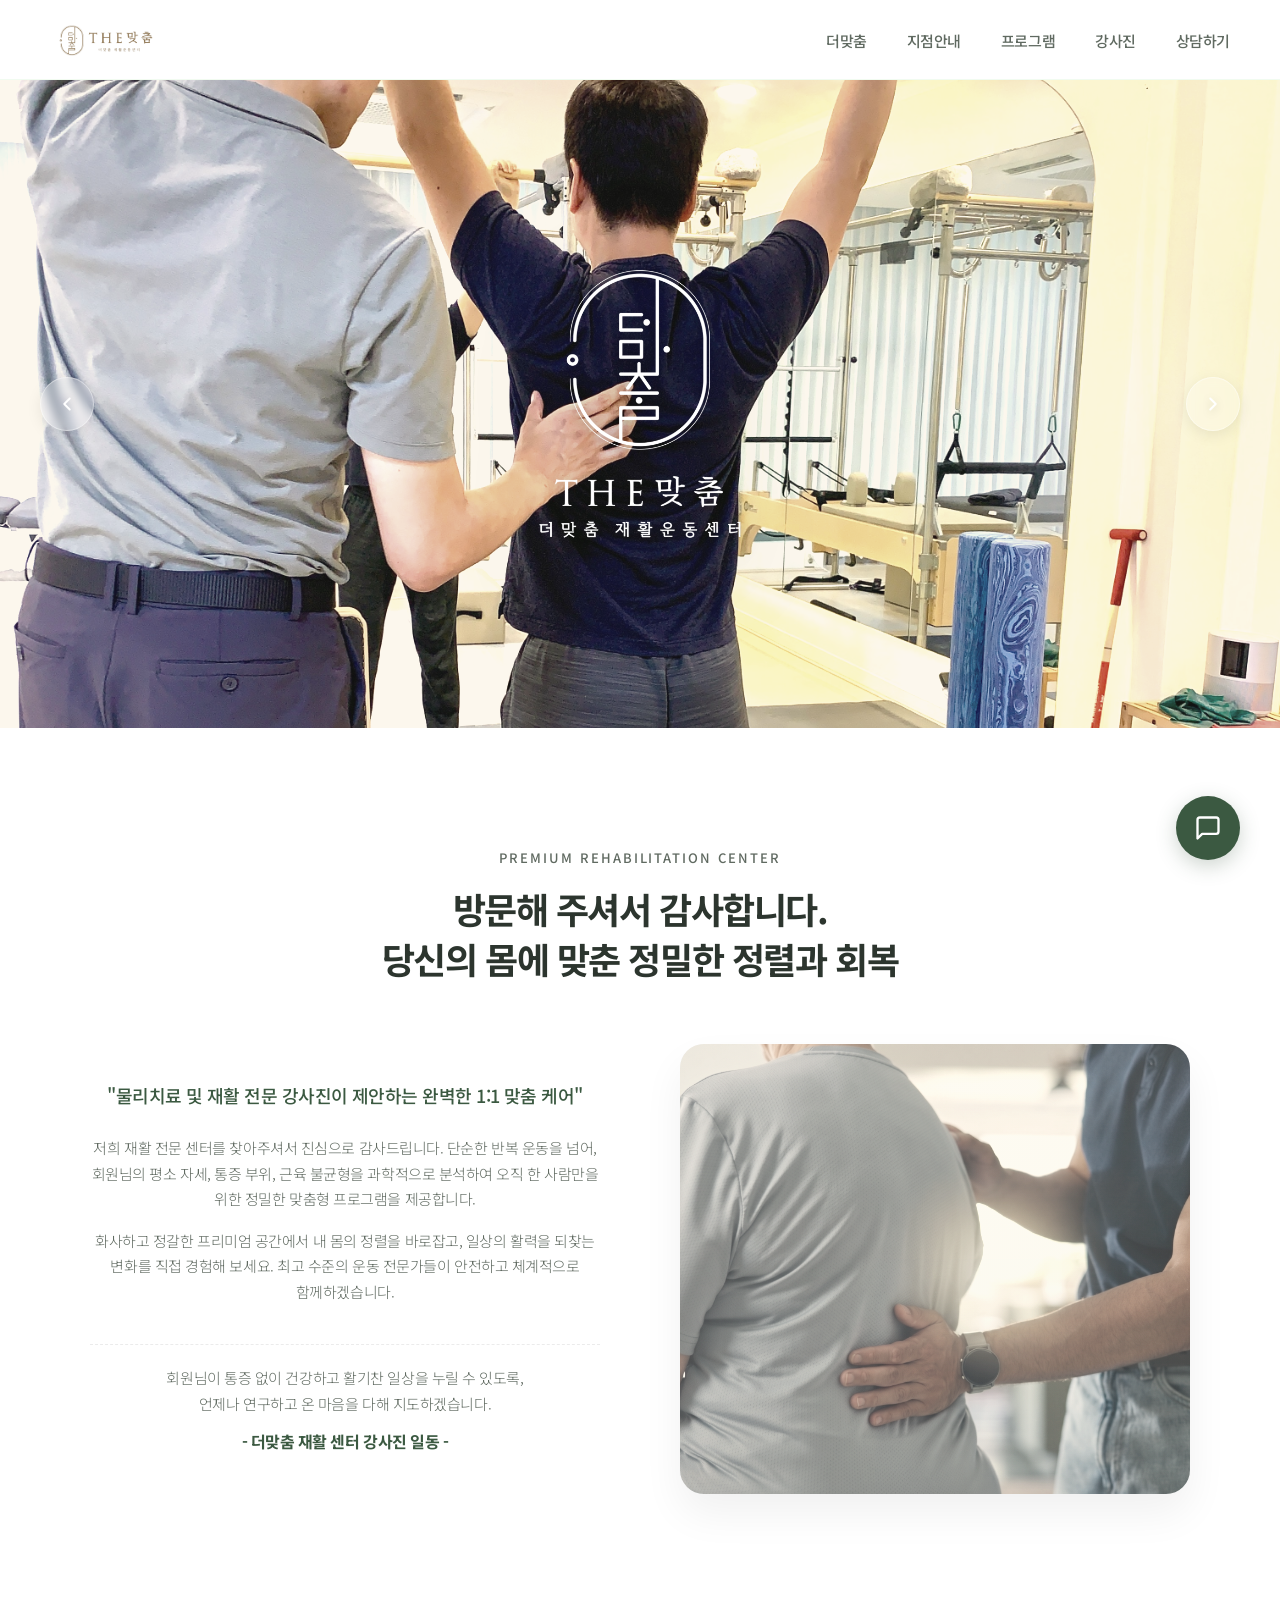
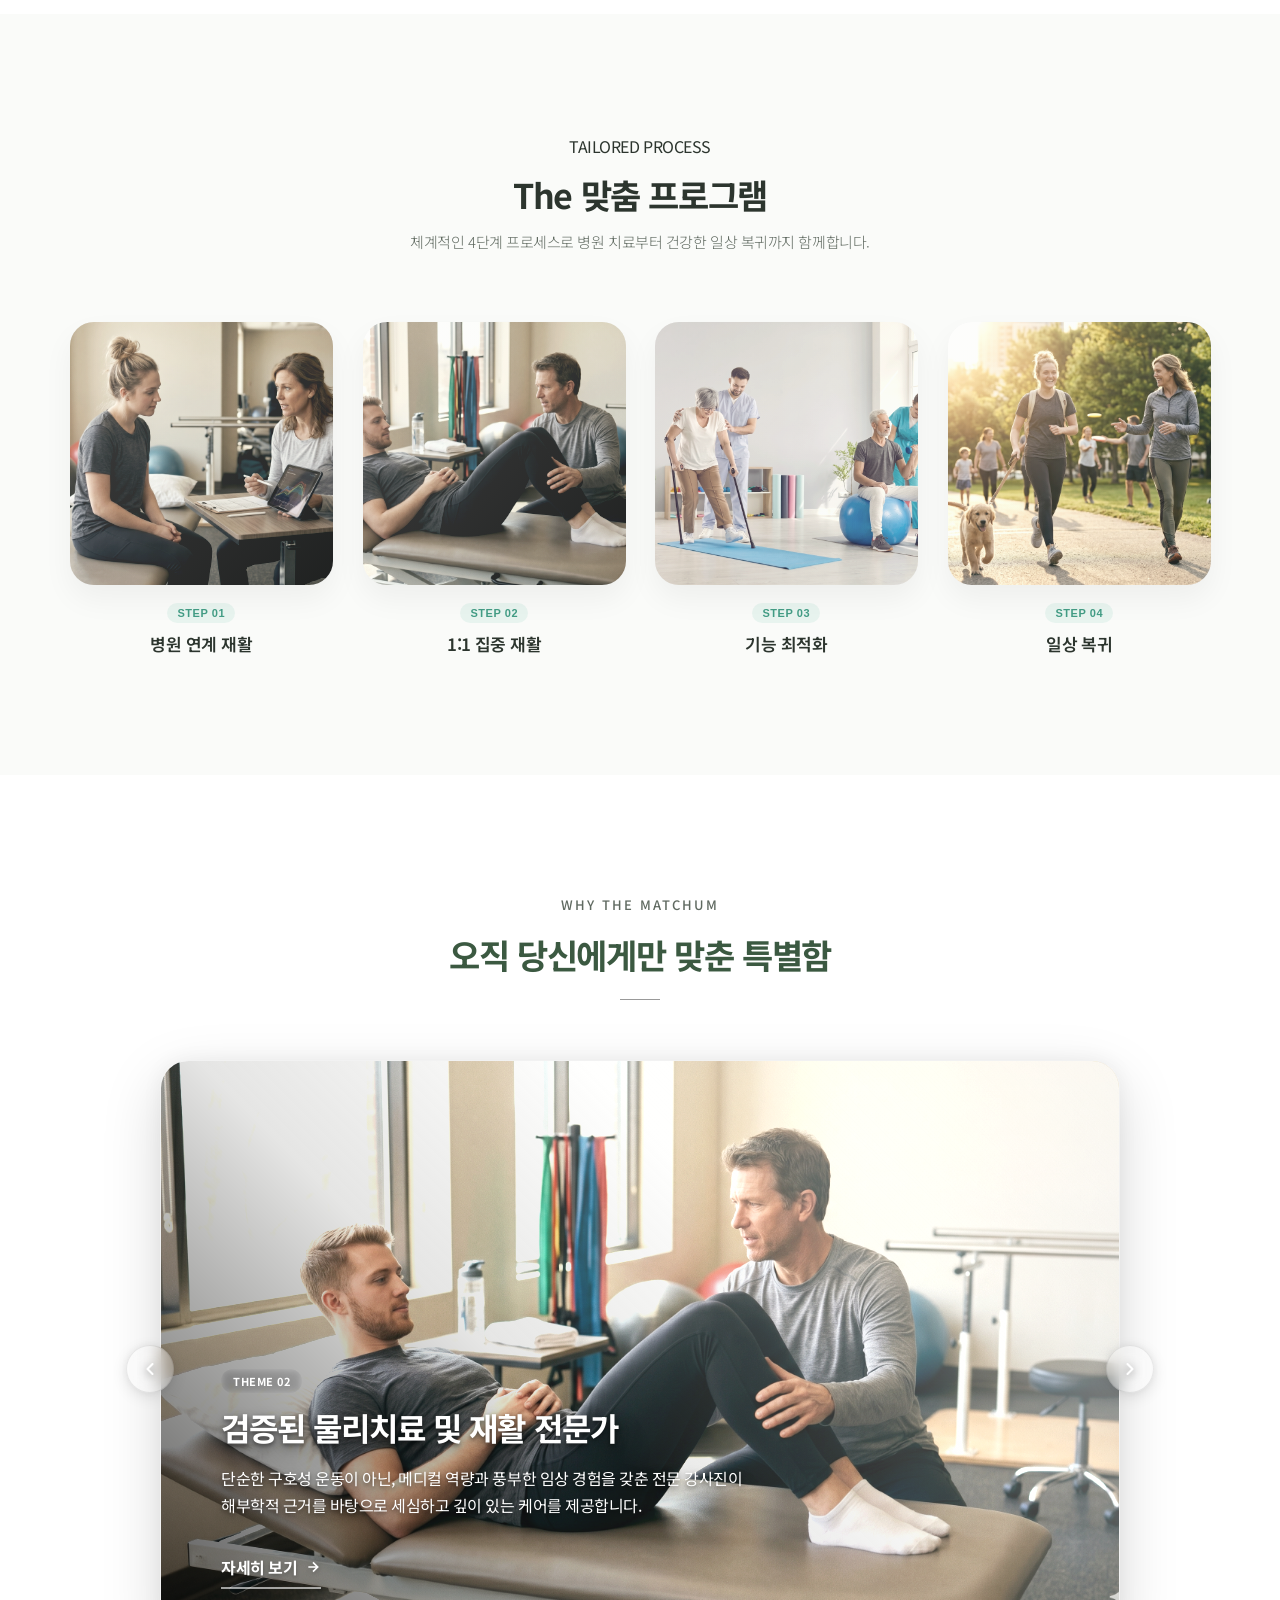
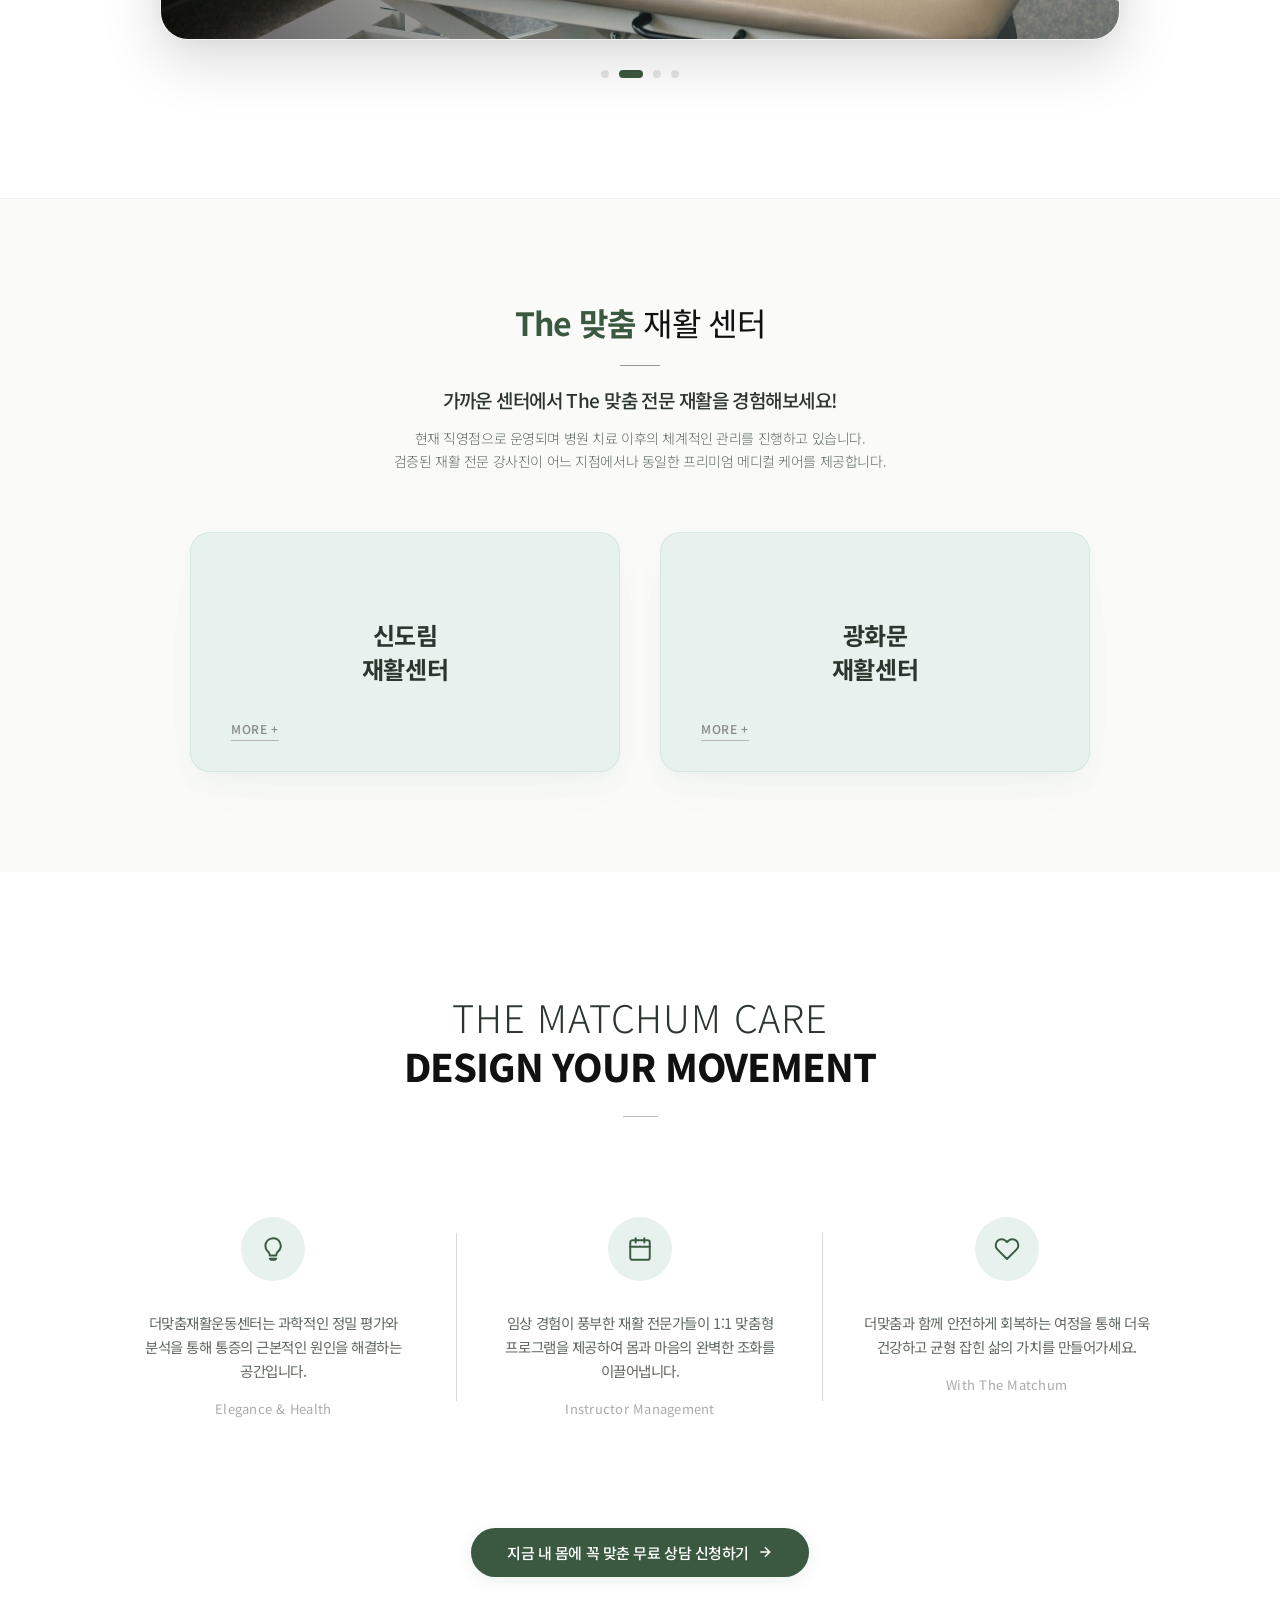
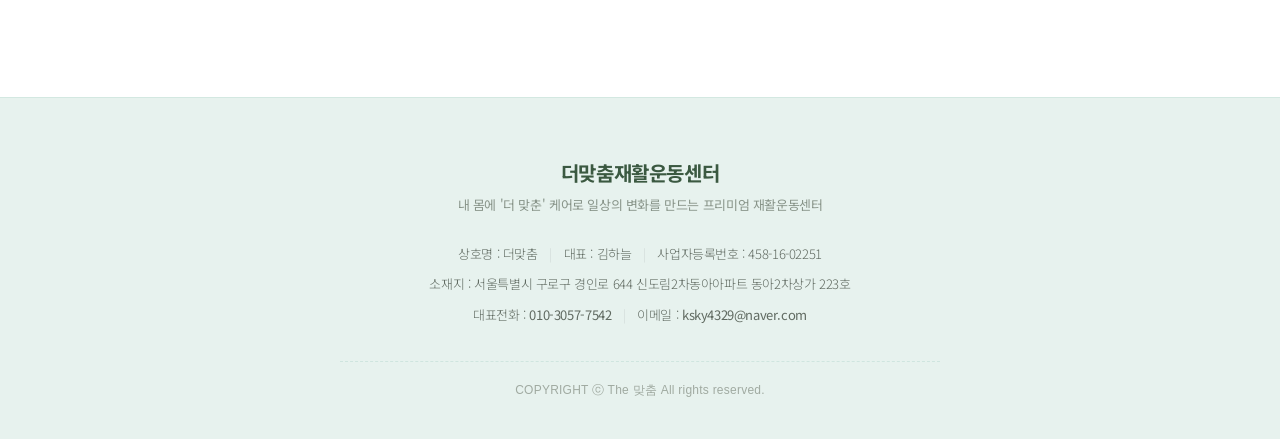
==== commit 3bba89ae: "init" ====
--- a/test/index.html
+++ b/test/index.html
@@ -339,6 +339,11 @@
             </div>
         </div>
     </footer>
+    <a href="contact.html" class="floating-btn" aria-label="상담하기">
+        <svg viewBox="0 0 24 24" fill="none" stroke="#ffffff" stroke-width="2" stroke-linecap="round" stroke-linejoin="round">
+            <path d="M21 15a2 2 0 0 1-2 2H7l-4 4V5a2 2 0 0 1 2-2h14a2 2 0 0 1 2 2z"></path>
+        </svg>
+    </a>
 </div>
 
 <script src="https://code.jquery.com/jquery-3.6.0.min.js"></script>
--- a/test/style.css
+++ b/test/style.css
@@ -1358,6 +1358,7 @@
 .people-card:hover .people-name { color: #3b5941; }
 .people-card:hover .people-role { background-color: rgba(67, 157, 133, 0.15); }
 
+
 /* ==========================================================================
    10. TEACHERS PAGE
    ========================================================================== */
@@ -1430,9 +1431,25 @@
     margin: 100px auto 0;
 }
 
+/* 💡 1. 갤러리 래퍼 간격을 15px로 더 촘촘하게 조절 */
+.teachers-gallery .gallery-wrapper {
+    display: flex;
+    justify-content: center;
+    align-items: flex-start;
+    gap: 15px;
+    flex-wrap: nowrap;
+    width: 100%;
+}
+
+/* 💡 2. 아이템이 화면 양옆으로 찢어지듯 늘어나는 현상 방지 */
 .gallery-item {
     text-align: center;
     cursor: pointer;
+    /* flex: 1; 을 아래 코드로 변경하여 중앙으로 타이트하게 모이게 함 */
+    flex: 0 1 240px;
+    display: flex;
+    flex-direction: column;
+    align-items: center;
 }
 
 .round-img {
@@ -1443,6 +1460,7 @@
     margin-bottom: 20px;
     border: 5px solid #e7f2ee;
     transition: 0.3s;
+    max-width: 100%;
 }
 
 .round-img:hover {
@@ -2041,9 +2059,11 @@
 
 .social-links-row {
     display: flex;
-    justify-content: center;
-    gap: 16px;
-    margin-top: 10px;
+    justify-content: center; /* 핵심: 가로축 중앙 정렬 */
+    align-items: center;
+    gap: 16px; /* 아이콘 간의 간격 */
+    margin-top: 24px;
+    width: 100%;
 }
 
 .social-item {
@@ -2193,6 +2213,45 @@
 .program-grid .program-card:nth-child(2) { transition-delay: 0.25s; }
 .program-grid .program-card:nth-child(3) { transition-delay: 0.4s; }
 .program-grid .program-card:nth-child(4) { transition-delay: 0.55s; }
+
+/* =========================================
+   [추가된 스타일] 모바일 줄바꿈, 플로팅 버튼, SNS 정렬
+   ========================================= */
+
+/* 1. 모바일 줄바꿈용 클래스 (기본은 안 보이게) */
+.mobile-only {
+    display: none;
+}
+
+/* 2. 우측 하단 고정 상담하기 플로팅 버튼 */
+.floating-btn {
+    position: fixed;
+    bottom: 40px;
+    right: 40px;
+    width: 64px;
+    height: 64px;
+    background-color: #3b5941;
+    border-radius: 50%;
+    display: flex;
+    justify-content: center;
+    align-items: center;
+    box-shadow: 0 6px 20px rgba(59, 89, 65, 0.25);
+    z-index: 990;
+    transition: all 0.3s cubic-bezier(0.25, 1, 0.5, 1);
+}
+
+.floating-btn svg {
+    width: 28px;
+    height: 28px;
+    transition: transform 0.3s ease;
+}
+
+.floating-btn:hover {
+    background-color: #439d85;
+    transform: translateY(-5px);
+    box-shadow: 0 10px 25px rgba(67, 157, 133, 0.3);
+}
+
 
 
 /* ==========================================================================
@@ -2450,16 +2509,12 @@
         gap: 12px;
     }
     .social-links-row {
-        gap: 12px;
-        display: grid;
-        grid-template-columns: repeat(2, 1fr);
-        width: 100%;
-        max-width: 320px;
-    }
+        gap: 12px; /* 모바일에서는 간격을 조금 더 좁게 */
+    }
+
     .social-item {
-        text-align: center;
-        font-size: 13px;
-        padding: 8px 0;
+        width: 44px; /* 모바일 전용 아이콘 크기 */
+        height: 44px;
     }
 
     /* Footer */
@@ -2471,6 +2526,38 @@
         margin-bottom: 4px;
     }
     .footer-info .info-row span:last-child { margin-bottom: 0; }
+
+    /* 모바일에서만 줄바꿈 표시 */
+    .mobile-only {
+        display: block;
+    }
+
+    /* 플로팅 버튼 크기 조절 */
+    .floating-btn {
+        bottom: 25px;
+        right: 25px;
+        width: 56px;
+        height: 56px;
+    }
+
+    /* contact.html의 SNS 아이콘을 한 줄로 정렬 */
+    .header-social {
+        display: flex !important;
+        flex-wrap: nowrap !important;
+        justify-content: center !important;
+        gap: 10px !important;
+        margin-top: 24px;
+    }
+
+    .header-social .social-item {
+        width: 44px;
+        height: 44px;
+    }
+
+    /* 맺음말 문장 중앙 정렬 */
+    .closing-phrase p {
+        text-align: center;
+    }
 }
 
 /* --- 모바일 스몰 구간 (최대 600px) --- */
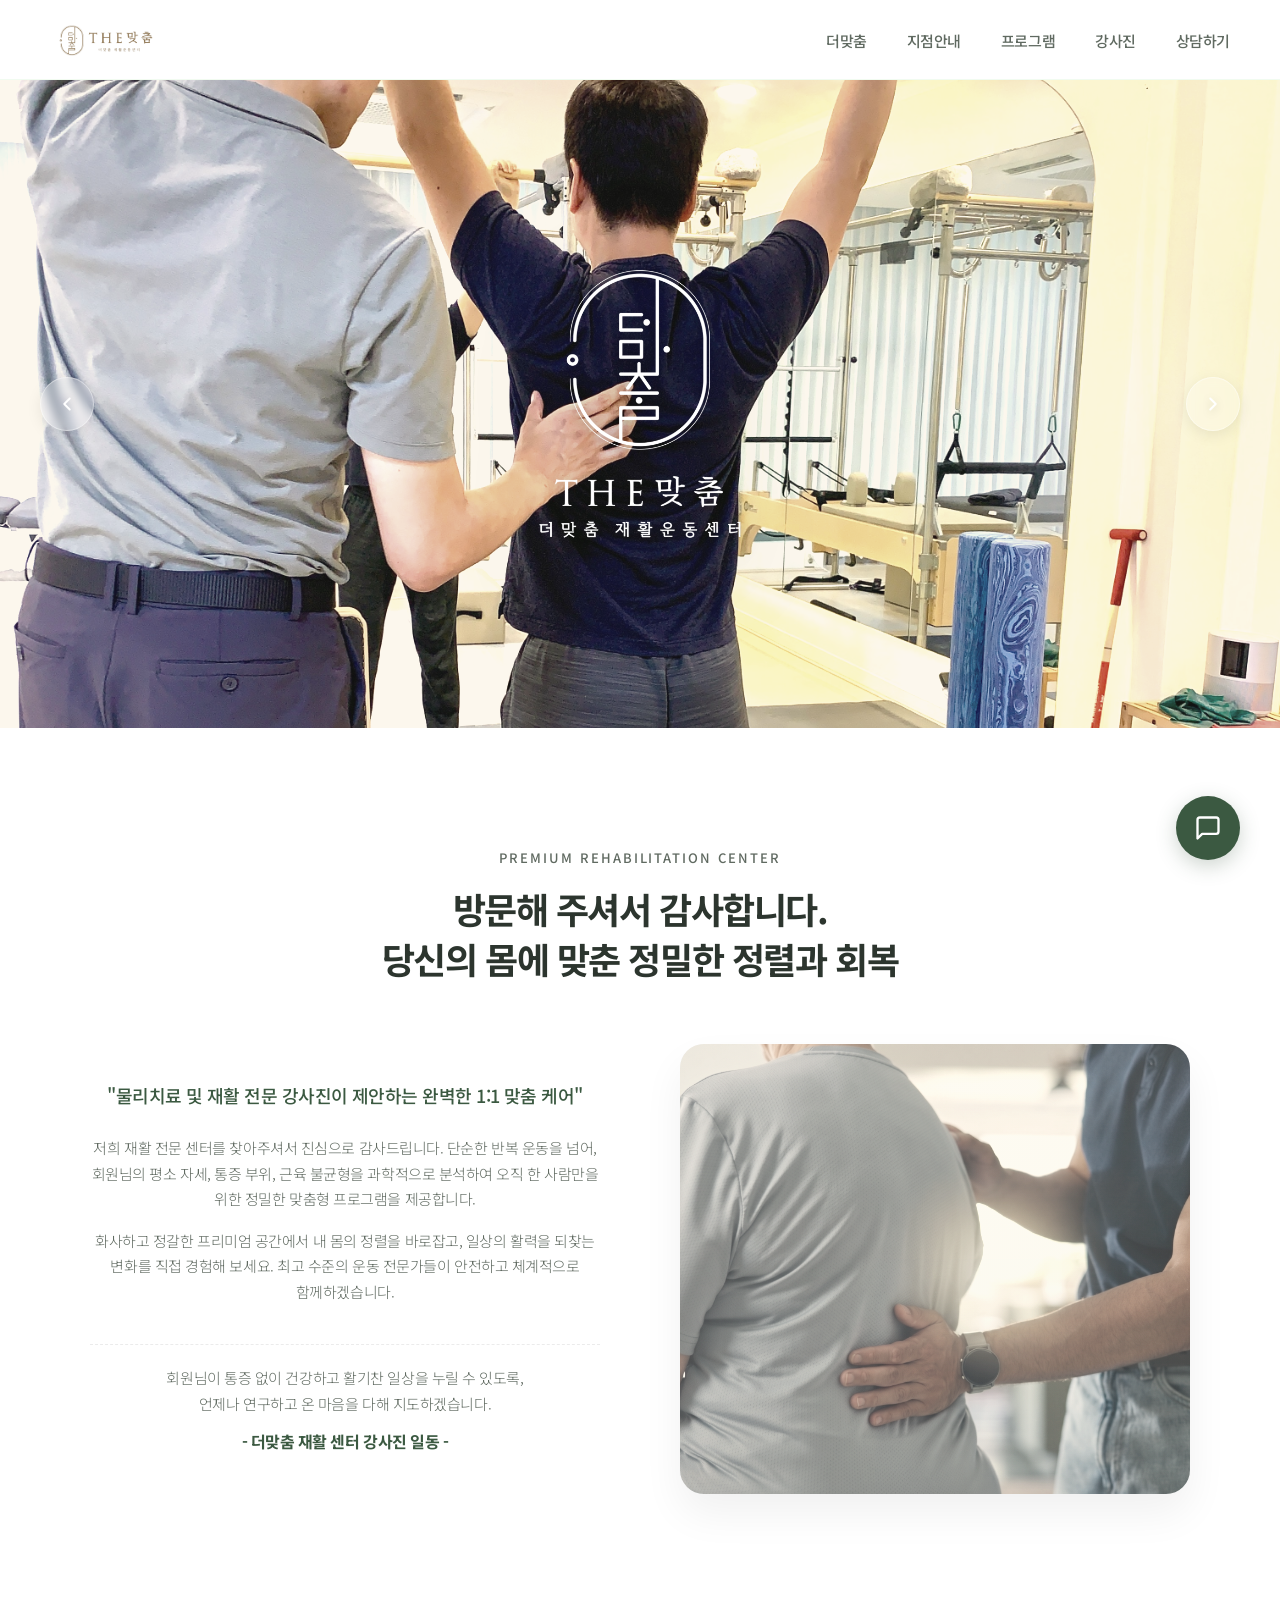
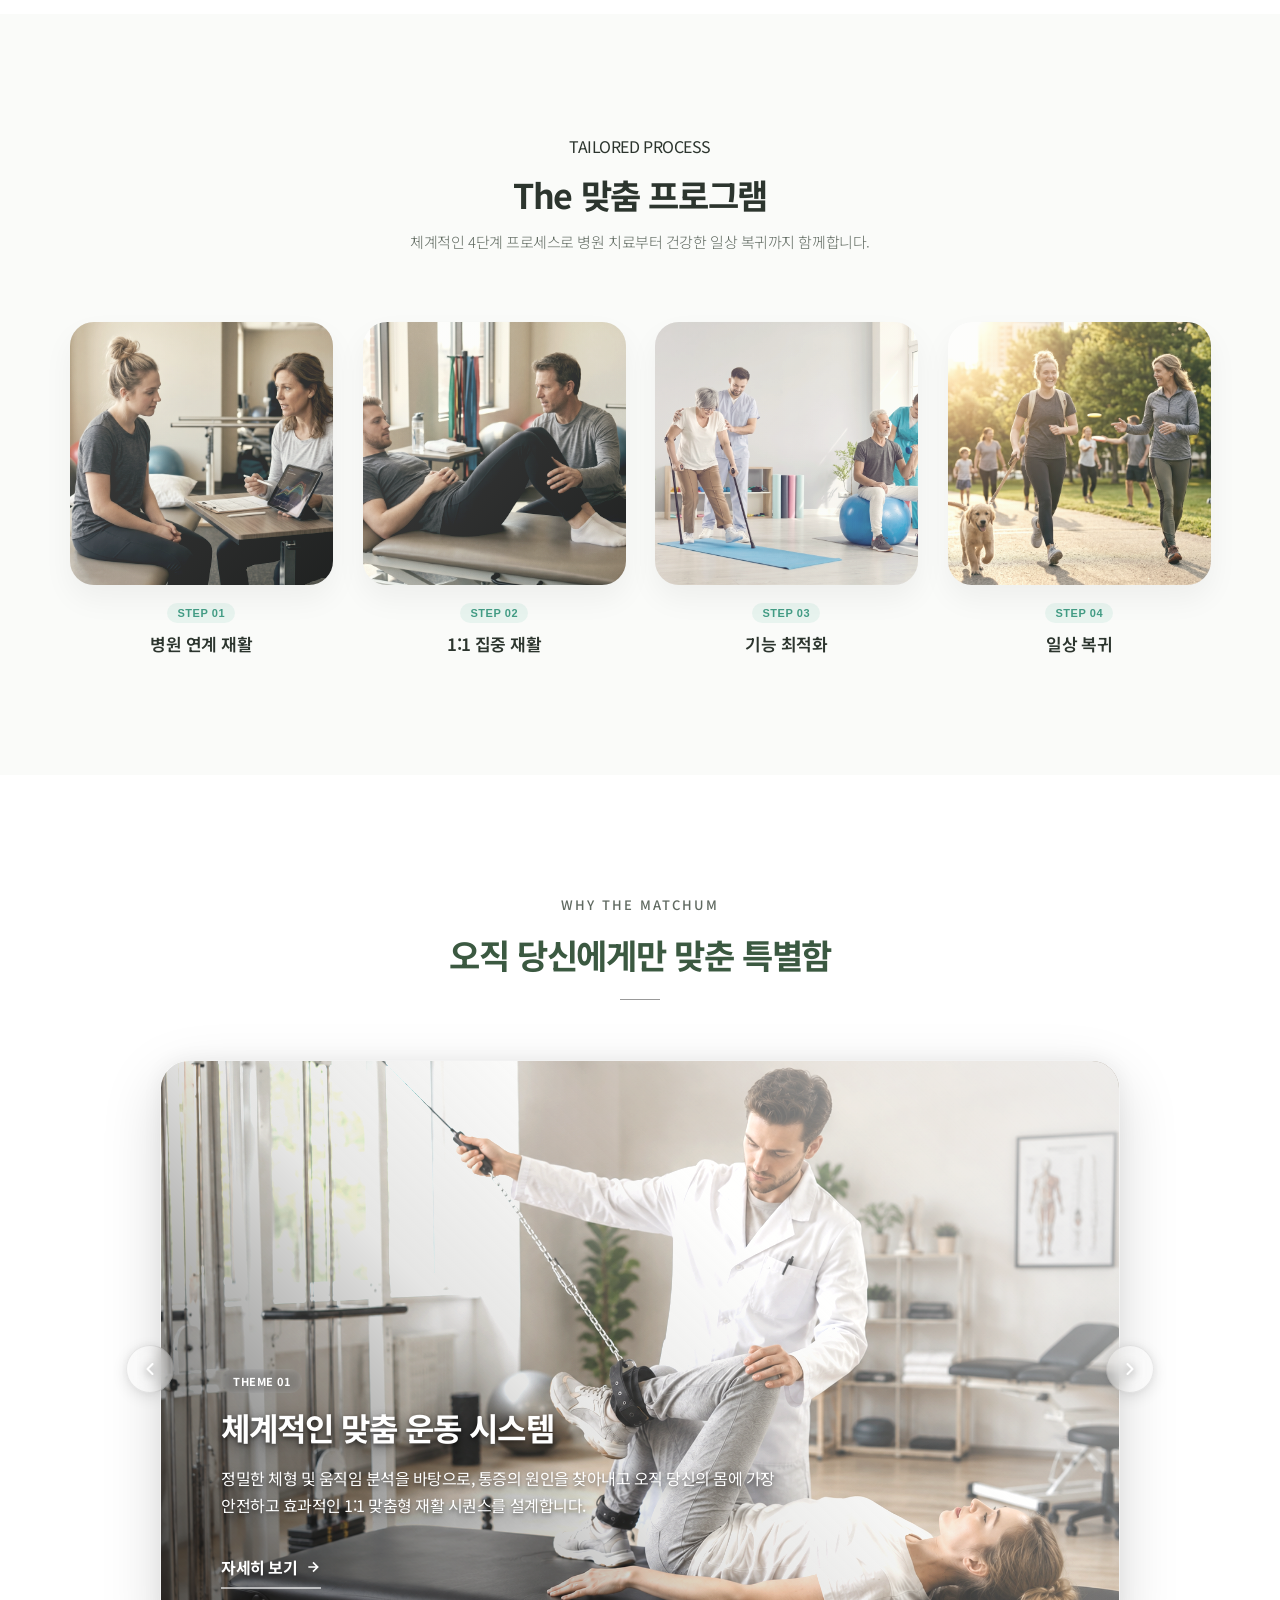
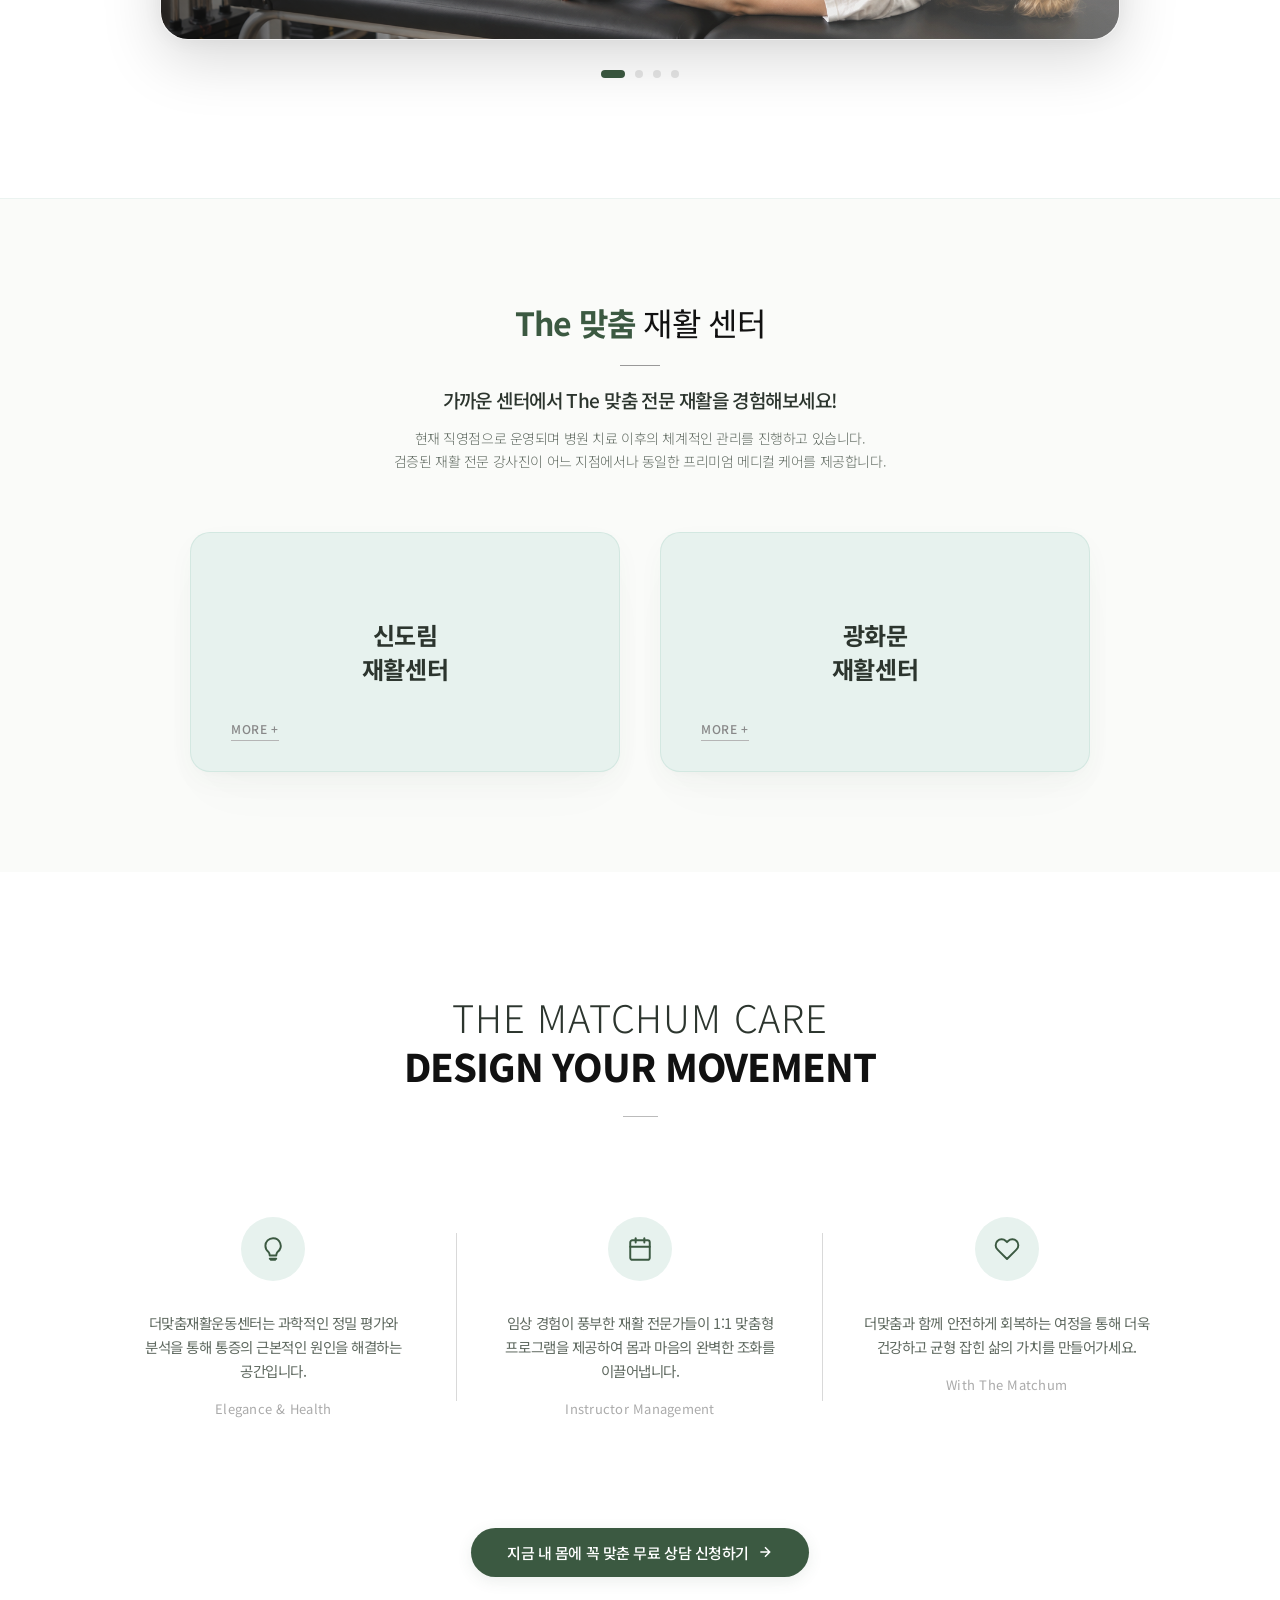
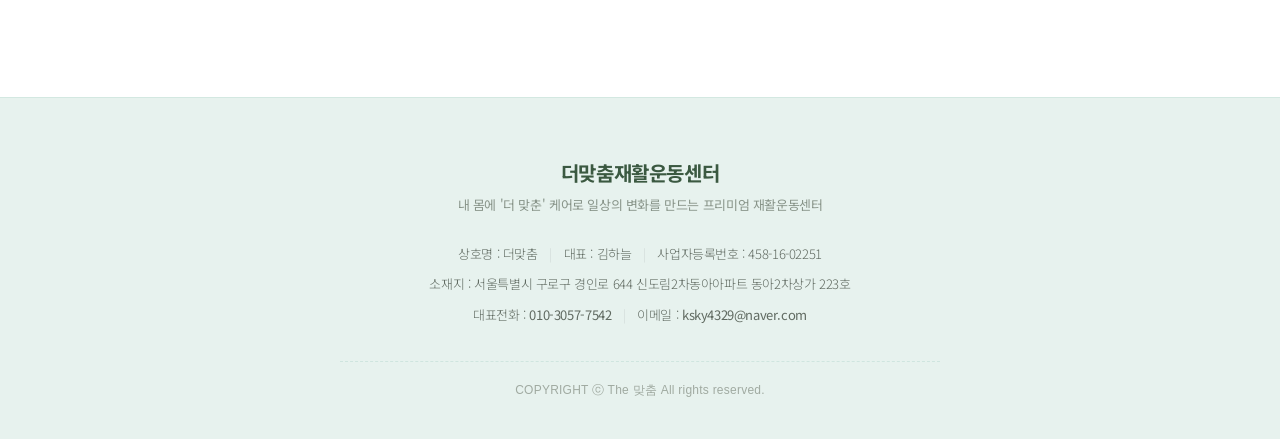
==== commit 605dc32d: "init" ====
--- a/test/index.html
+++ b/test/index.html
@@ -170,7 +170,7 @@
                 <div class="why-slider">
                     <div class="why-slide active">
                         <div class="why-image-box">
-                            <img src="img/program/program1.png" alt="체계적인 운동 시스템">
+                            <img src="img/why/why1.png" alt="체계적인 운동 시스템">
                             <div class="why-image-overlay">
                                 <div class="why-text-content">
                                     <span class="theme-number">THEME 01</span>
@@ -184,7 +184,7 @@
 
                     <div class="why-slide">
                         <div class="why-image-box">
-                            <img src="img/program/program2.png" alt="검증된 재활 전문가">
+                            <img src="img/why/why2.png" alt="검증된 재활 전문가">
                             <div class="why-image-overlay">
                                 <div class="why-text-content">
                                     <span class="theme-number">THEME 02</span>
@@ -198,7 +198,7 @@
 
                     <div class="why-slide">
                         <div class="why-image-box">
-                            <img src="img/program/program3.png" alt="지속 가능한 건강 관리">
+                            <img src="img/why/why3.png" alt="지속 가능한 건강 관리">
                             <div class="why-image-overlay">
                                 <div class="why-text-content">
                                     <span class="theme-number">THEME 03</span>
@@ -212,7 +212,7 @@
 
                     <div class="why-slide">
                         <div class="why-image-box">
-                            <img src="img/program/program4.png" alt="쾌적한 치유 공간">
+                            <img src="img/why/why4.png" alt="쾌적한 치유 공간">
                             <div class="why-image-overlay">
                                 <div class="why-text-content">
                                     <span class="theme-number">THEME 04</span>
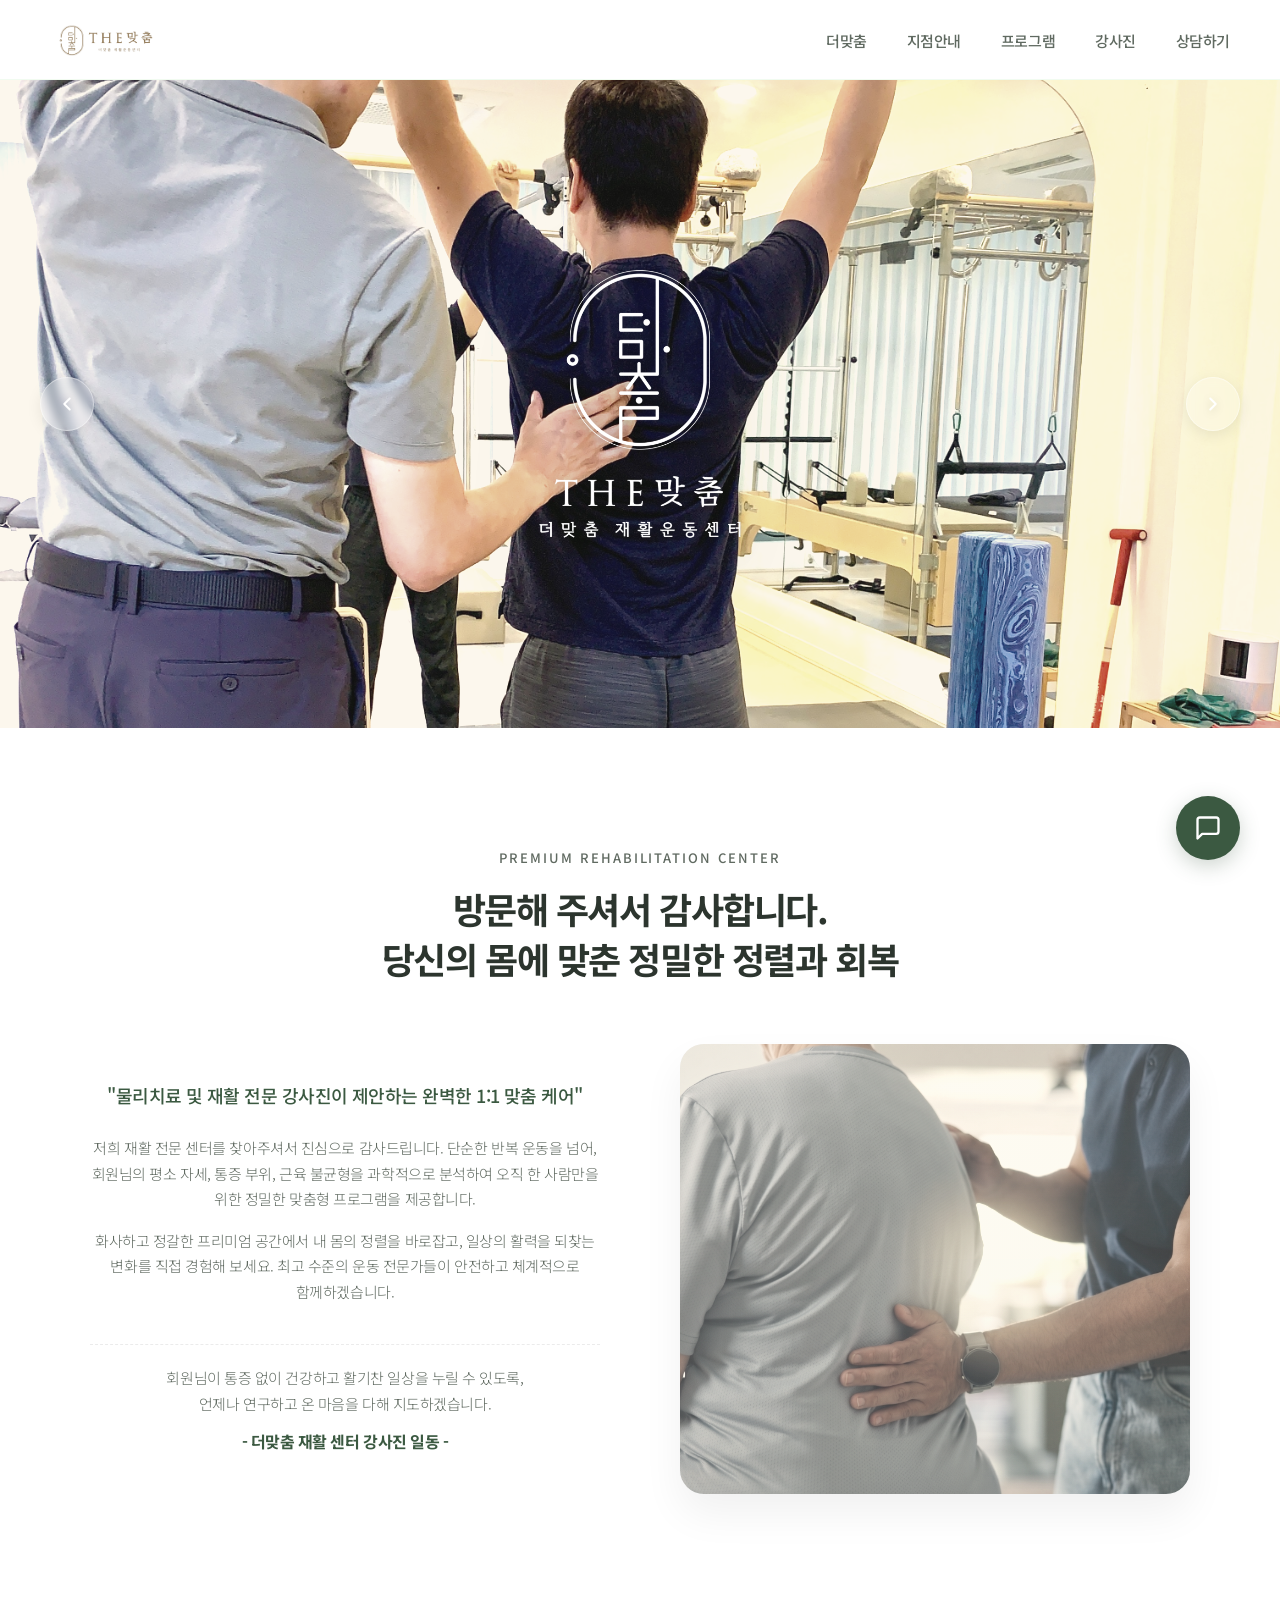
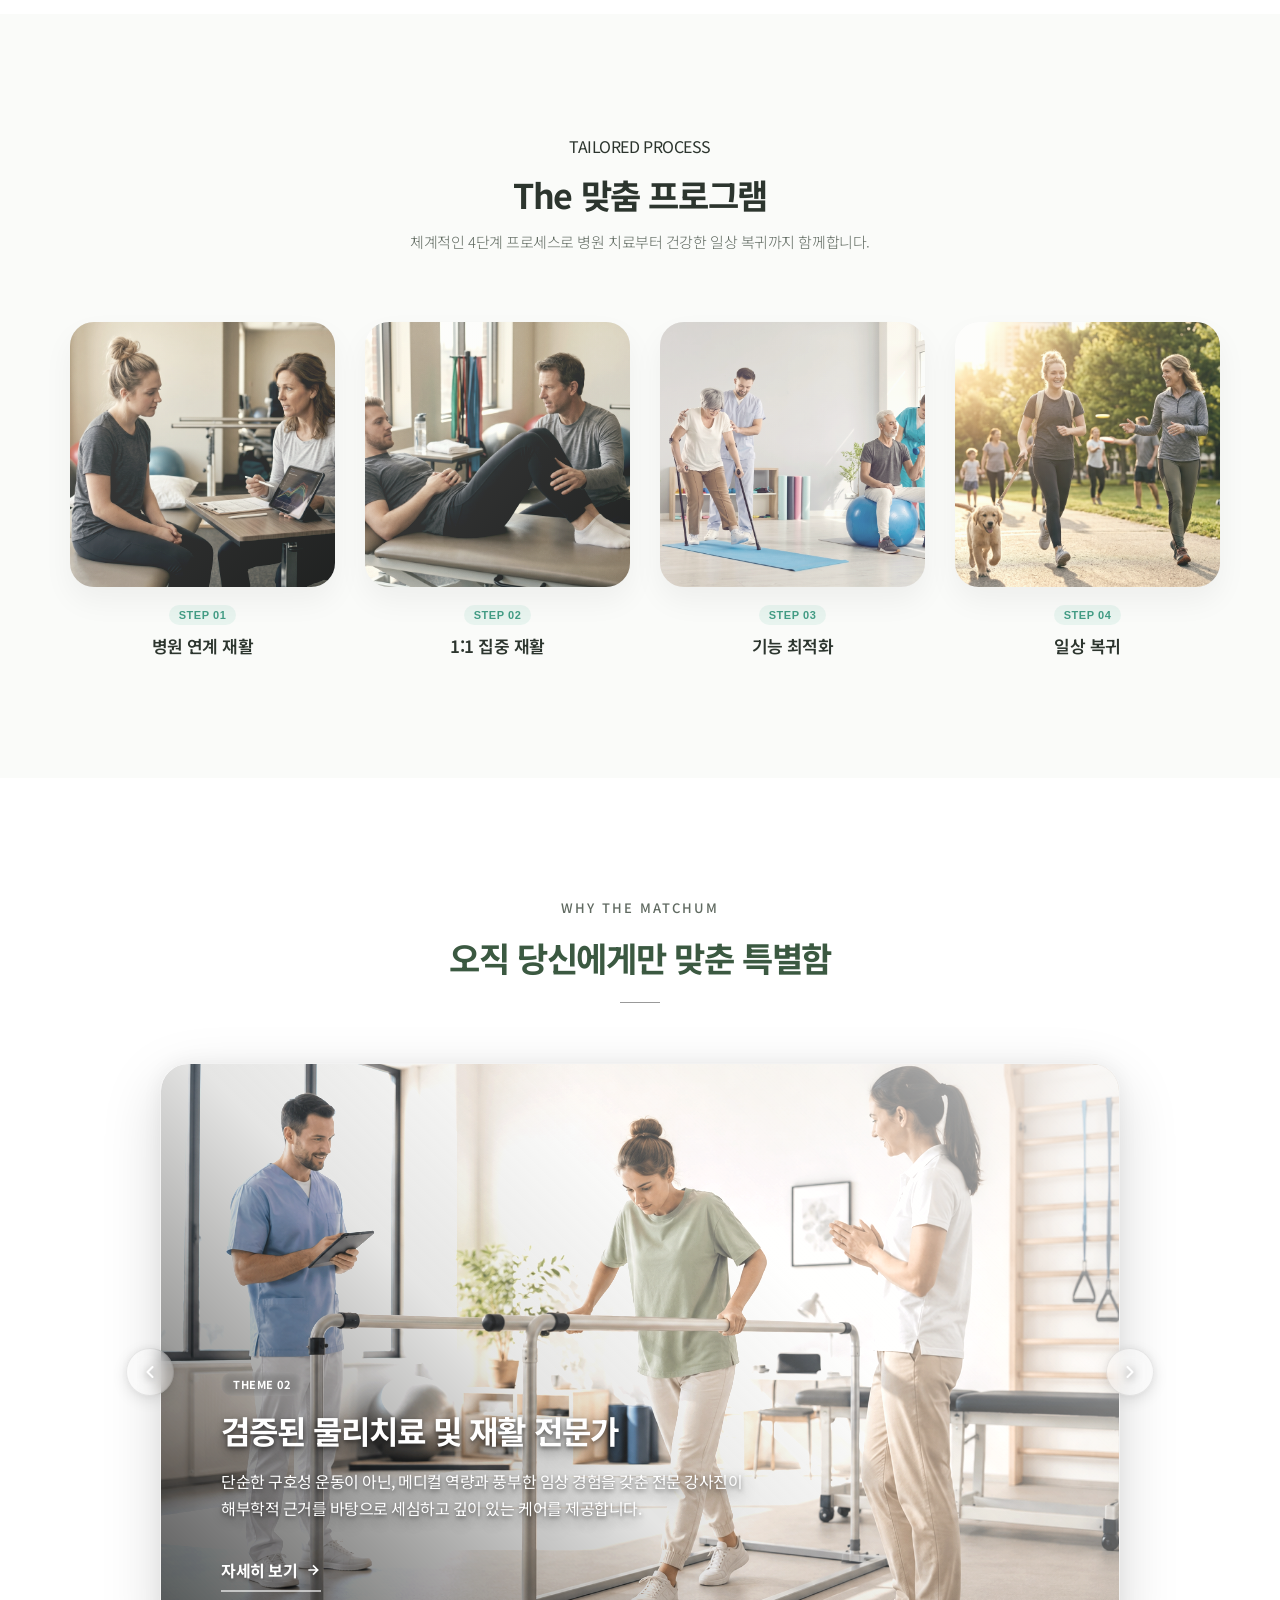
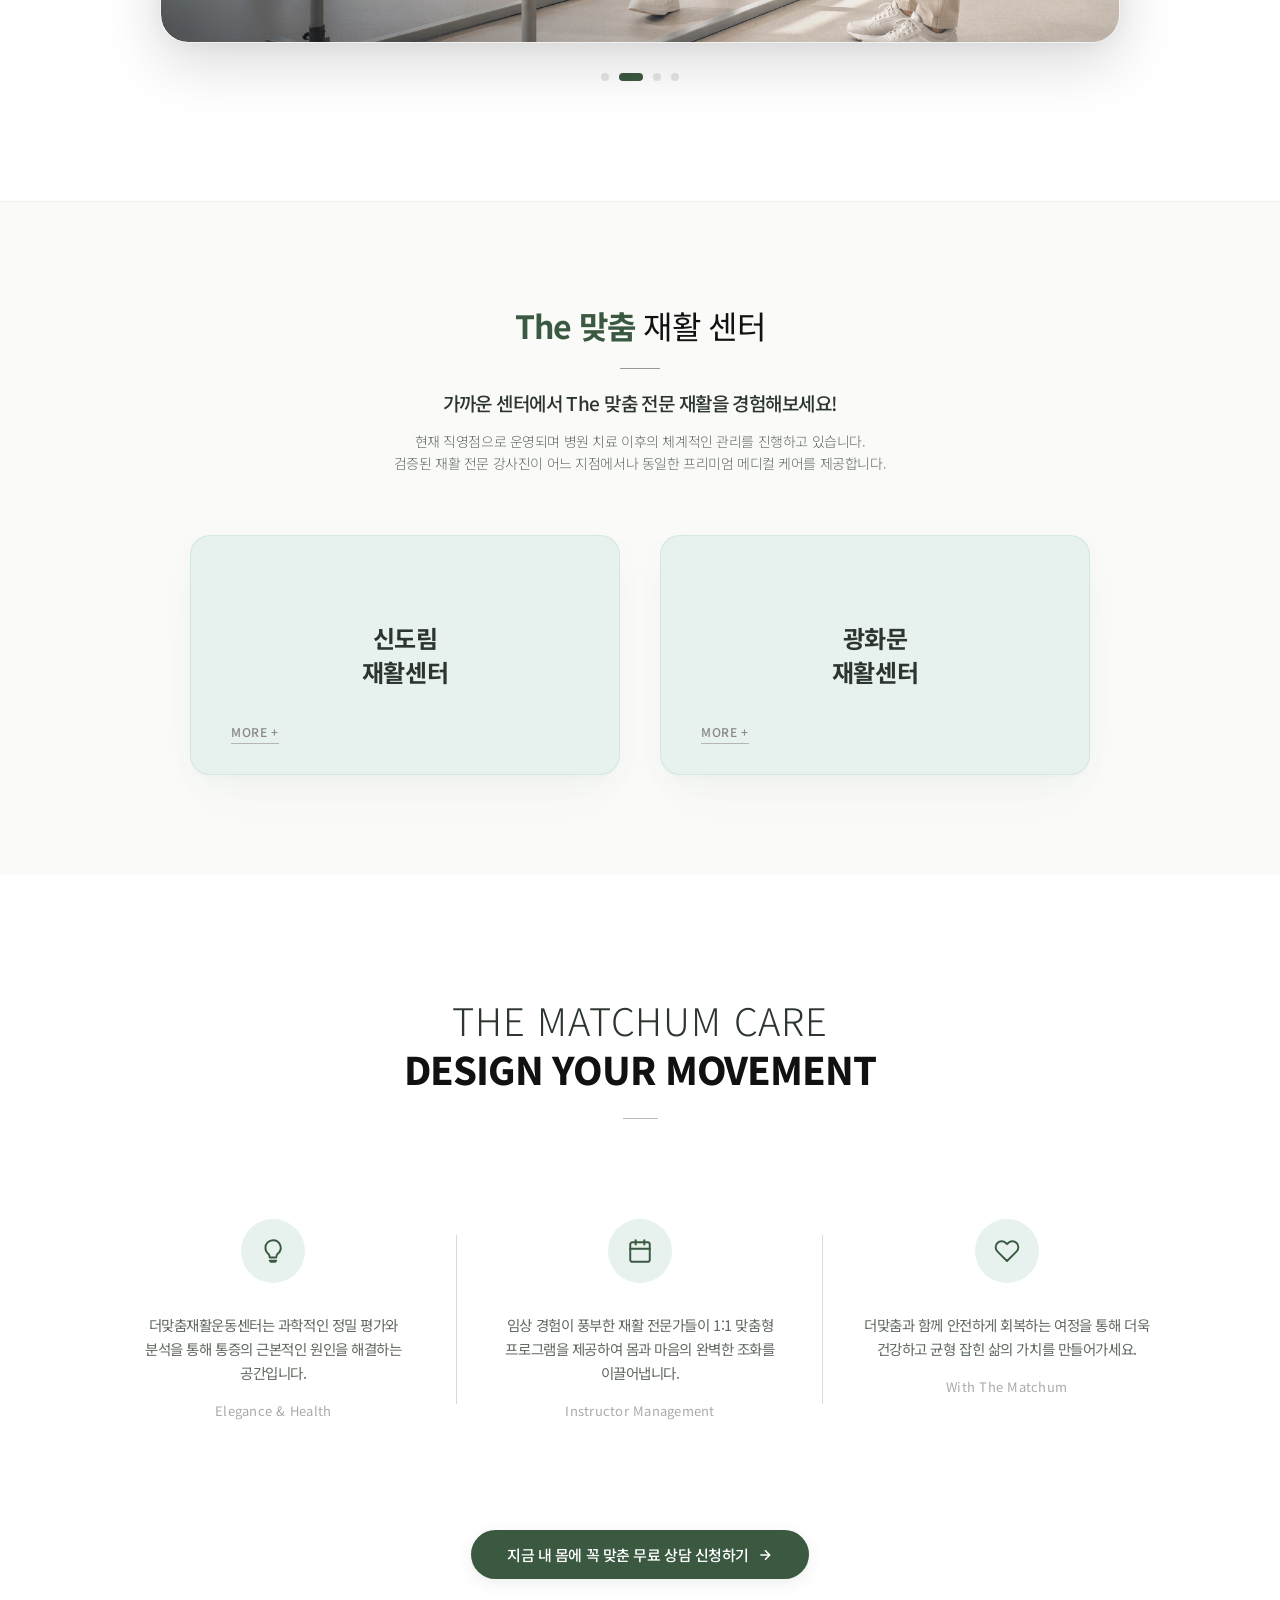
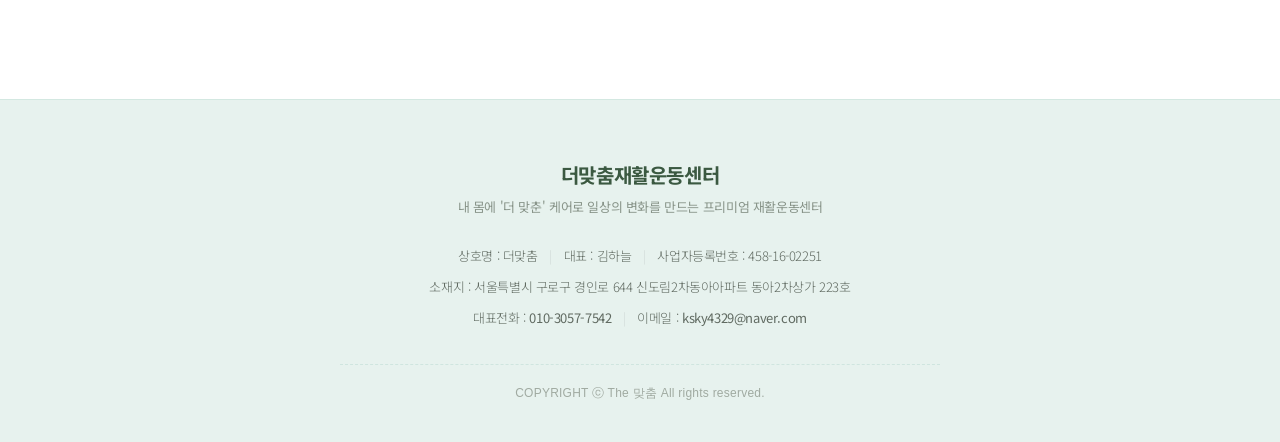
==== commit d3bbeedf: "init" ====
--- a/test/index.html
+++ b/test/index.html
@@ -104,45 +104,34 @@
             </div>
 
             <div class="program-grid">
-                <div class="program-card">
+                <div class="program-card" onclick="location.href='program.html#step-01'">
                     <div class="card-image-box">
-                        <img src="img/program/program1.png" alt="병원 연계 재활">
-                        <div class="card-overlay">
-                            <p>수술 및 병원 치료 직후,<br>안전하고 정확한 재활의 시작을 도와드립니다.</p>
-                        </div>
+                        <img src="img/program/program1.webp" alt="병원 연계 재활">
+                        <div class="card-overlay"><p>수술 및 병원 치료 직후,<br>안전하고 정확한 재활의 시작을 도와드립니다.</p></div>
                     </div>
                     <span class="step-tag">STEP 01</span>
                     <h3 class="card-title">병원 연계 재활</h3>
                 </div>
-
-                <div class="program-card">
+                <div class="program-card" onclick="location.href='program.html#step-02'">
                     <div class="card-image-box">
-                        <img src="img/program/program2.png" alt="1:1 맞춤 집중 재활">
-                        <div class="card-overlay">
-                            <p>근육 불균형을 바로잡고<br>통증의 근본적인 원인을 해결하는 1:1 집중 단계입니다.</p>
-                        </div>
+                        <img src="img/program/program2.webp" alt="1:1 맞춤 집중 재활">
+                        <div class="card-overlay"><p>근육 불균형을 바로잡고<br>통증의 근본적인 원인을 해결하는 1:1 집중 단계입니다.</p></div>
                     </div>
                     <span class="step-tag">STEP 02</span>
                     <h3 class="card-title">1:1 집중 재활</h3>
                 </div>
-
-                <div class="program-card">
+                <div class="program-card" onclick="location.href='program.html#step-03'">
                     <div class="card-image-box">
-                        <img src="img/program/program3.png" alt="기능 최적화">
-                        <div class="card-overlay">
-                            <p>정상적인 가동 범위를 회복하고<br>신체 기능을 최상의 상태로 끌어올립니다.</p>
-                        </div>
+                        <img src="img/program/program3.webp" alt="기능 최적화">
+                        <div class="card-overlay"><p>정상적인 가동 범위를 회복하고<br>신체 기능을 최상의 상태로 끌어올립니다.</p></div>
                     </div>
                     <span class="step-tag">STEP 03</span>
                     <h3 class="card-title">기능 최적화</h3>
                 </div>
-
-                <div class="program-card">
+                <div class="program-card" onclick="location.href='program.html#step-04'">
                     <div class="card-image-box">
-                        <img src="img/program/program4.png" alt="액티브 일상 복귀">
-                        <div class="card-overlay">
-                            <p>재발 방지를 위한 코어 강화와<br>활기찬 일상으로의 완벽한 복귀를 지원합니다.</p>
-                        </div>
+                        <img src="img/program/program4.webp" alt="일상 복귀">
+                        <div class="card-overlay"><p>재발 방지를 위한 코어 강화와<br>활기찬 일상으로의 완벽한 복귀를 지원합니다.</p></div>
                     </div>
                     <span class="step-tag">STEP 04</span>
                     <h3 class="card-title">일상 복귀</h3>
@@ -176,7 +165,7 @@
                                     <span class="theme-number">THEME 01</span>
                                     <h3>체계적인 맞춤 운동 시스템</h3>
                                     <p>정밀한 체형 및 움직임 분석을 바탕으로, 통증의 원인을 찾아내고 오직 당신의 몸에 가장 안전하고 효과적인 1:1 맞춤형 재활 시퀀스를 설계합니다.</p>
-                                    <a href="#" class="btn-detail">자세히 보기 <svg viewBox="0 0 24 24"><path d="M5 12h14M12 5l7 7-7 7"/></svg></a>
+                                    <a href="program.html#theme-01" class="btn-detail">자세히 보기 <svg viewBox="0 0 24 24"><path d="M5 12h14M12 5l7 7-7 7"/></svg></a>
                                 </div>
                             </div>
                         </div>
@@ -190,7 +179,7 @@
                                     <span class="theme-number">THEME 02</span>
                                     <h3>검증된 물리치료 및 재활 전문가</h3>
                                     <p>단순한 구호성 운동이 아닌, 메디컬 역량과 풍부한 임상 경험을 갖춘 전문 강사진이 해부학적 근거를 바탕으로 세심하고 깊이 있는 케어를 제공합니다.</p>
-                                    <a href="#" class="btn-detail">자세히 보기 <svg viewBox="0 0 24 24"><path d="M5 12h14M12 5l7 7-7 7"/></svg></a>
+                                    <a href="program.html#theme-02" class="btn-detail">자세히 보기 <svg viewBox="0 0 24 24"><path d="M5 12h14M12 5l7 7-7 7"/></svg></a>
                                 </div>
                             </div>
                         </div>
@@ -204,7 +193,7 @@
                                     <span class="theme-number">THEME 03</span>
                                     <h3>일상 복귀를 위한 지속 가능한 관리</h3>
                                     <p>센터 안에서의 운동에 그치지 않고, 일상 생활 속 올바른 자세 습관과 홈 트레이닝 가이드를 연계하여 재발 없는 완전한 건강을 스스로 유지하도록 돕습니다.</p>
-                                    <a href="#" class="btn-detail">자세히 보기 <svg viewBox="0 0 24 24"><path d="M5 12h14M12 5l7 7-7 7"/></svg></a>
+                                    <a href="program.html#theme-03" class="btn-detail">자세히 보기 <svg viewBox="0 0 24 24"><path d="M5 12h14M12 5l7 7-7 7"/></svg></a>
                                 </div>
                             </div>
                         </div>
@@ -218,7 +207,7 @@
                                     <span class="theme-number">THEME 04</span>
                                     <h3>오롯이 몰입하는 프리미엄 치유 공간</h3>
                                     <p>복잡하고 번잡한 환경에서 벗어나, 프라이빗하고 정돈된 프리미엄 스튜디오에서 내 몸의 소리에 귀를 기울이며 온전히 치유와 회복에만 집중할 수 있습니다.</p>
-                                    <a href="#" class="btn-detail">자세히 보기 <svg viewBox="0 0 24 24"><path d="M5 12h14M12 5l7 7-7 7"/></svg></a>
+                                    <a href="program.html#theme-04" class="btn-detail">자세히 보기 <svg viewBox="0 0 24 24"><path d="M5 12h14M12 5l7 7-7 7"/></svg></a>
                                 </div>
                             </div>
                         </div>
--- a/test/style.css
+++ b/test/style.css
@@ -479,6 +479,7 @@
 
 .card-image-box {
     position: relative;
+    min-height: 265px;  /* 이미지 높이를 미리 고정 */
     width: 100%;
     aspect-ratio: 1 / 1;
     border-radius: 24px;
@@ -559,6 +560,8 @@
 .program-section .program-card:hover .card-image-box img { transform: scale(1.08) !important; }
 .program-section .program-card:hover { transform: translateY(-8px); }
 .program-section .program-card:hover .card-image-box { box-shadow: 0 20px 40px rgba(0, 0, 0, 0.12); }
+
+
 
 /* ==========================================================================
    06. WHY SECTION
@@ -1475,6 +1478,20 @@
     object-position: top;
 }
 
+/* TEACHERS PAGE 상세 영역 애니메이션 설정 */
+.teachers-detail .detail-img,
+.teachers-detail .detail-text {
+    opacity: 1;
+    transition: opacity 0.4s ease-in-out; /* 페이드 속도 조절 */
+    will-change: opacity;
+}
+
+/* 선택된 느낌을 주기 위한 효과 (옵션) */
+.gallery-item:hover .round-img {
+    border-color: #439d85;
+    transform: scale(1.05);
+}
+
 /* ==========================================================================
    11. PROGRAM DETAILS PAGE (Subpage)
    ========================================================================== */
@@ -1568,6 +1585,7 @@
     height: 100%;
     object-fit: cover;
     filter: brightness(1.08) contrast(0.92) saturate(0.8) sepia(0.1);
+    will-change: transform; /* 이 속성을 추가하여 렌더링 성능 최적화 */
 }
 
 .detail-block-text {
@@ -2426,6 +2444,11 @@
     .why-arrow { width: 40px; height: 40px; }
     .why-arrow.prev { left: 10px; }
     .why-arrow.next { right: 10px; }
+    /* 필요 시 모바일에서 텍스트 가독성을 위한 여백 조정 */
+    .why-slide {
+        padding: 0 20px;
+    }
+
 
     /* Branch */
     .branch-section { padding: 70px 0; }
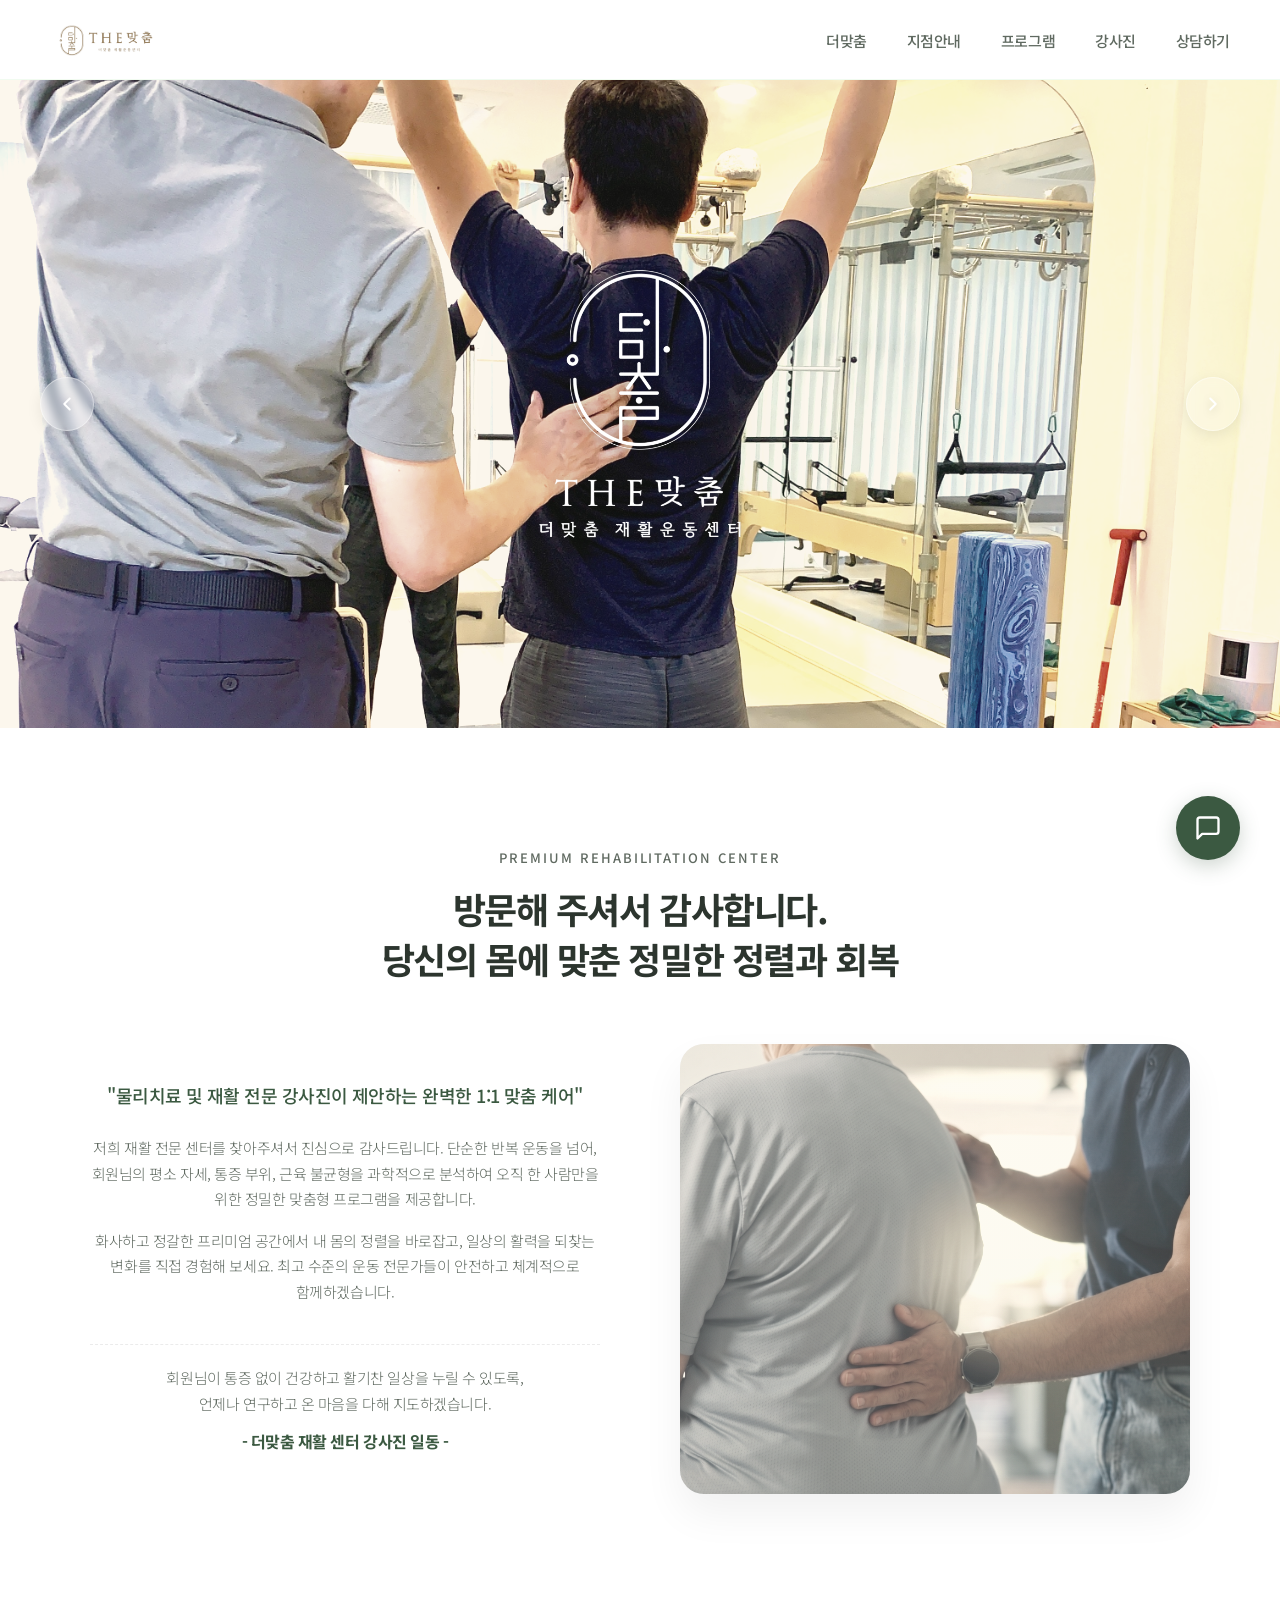
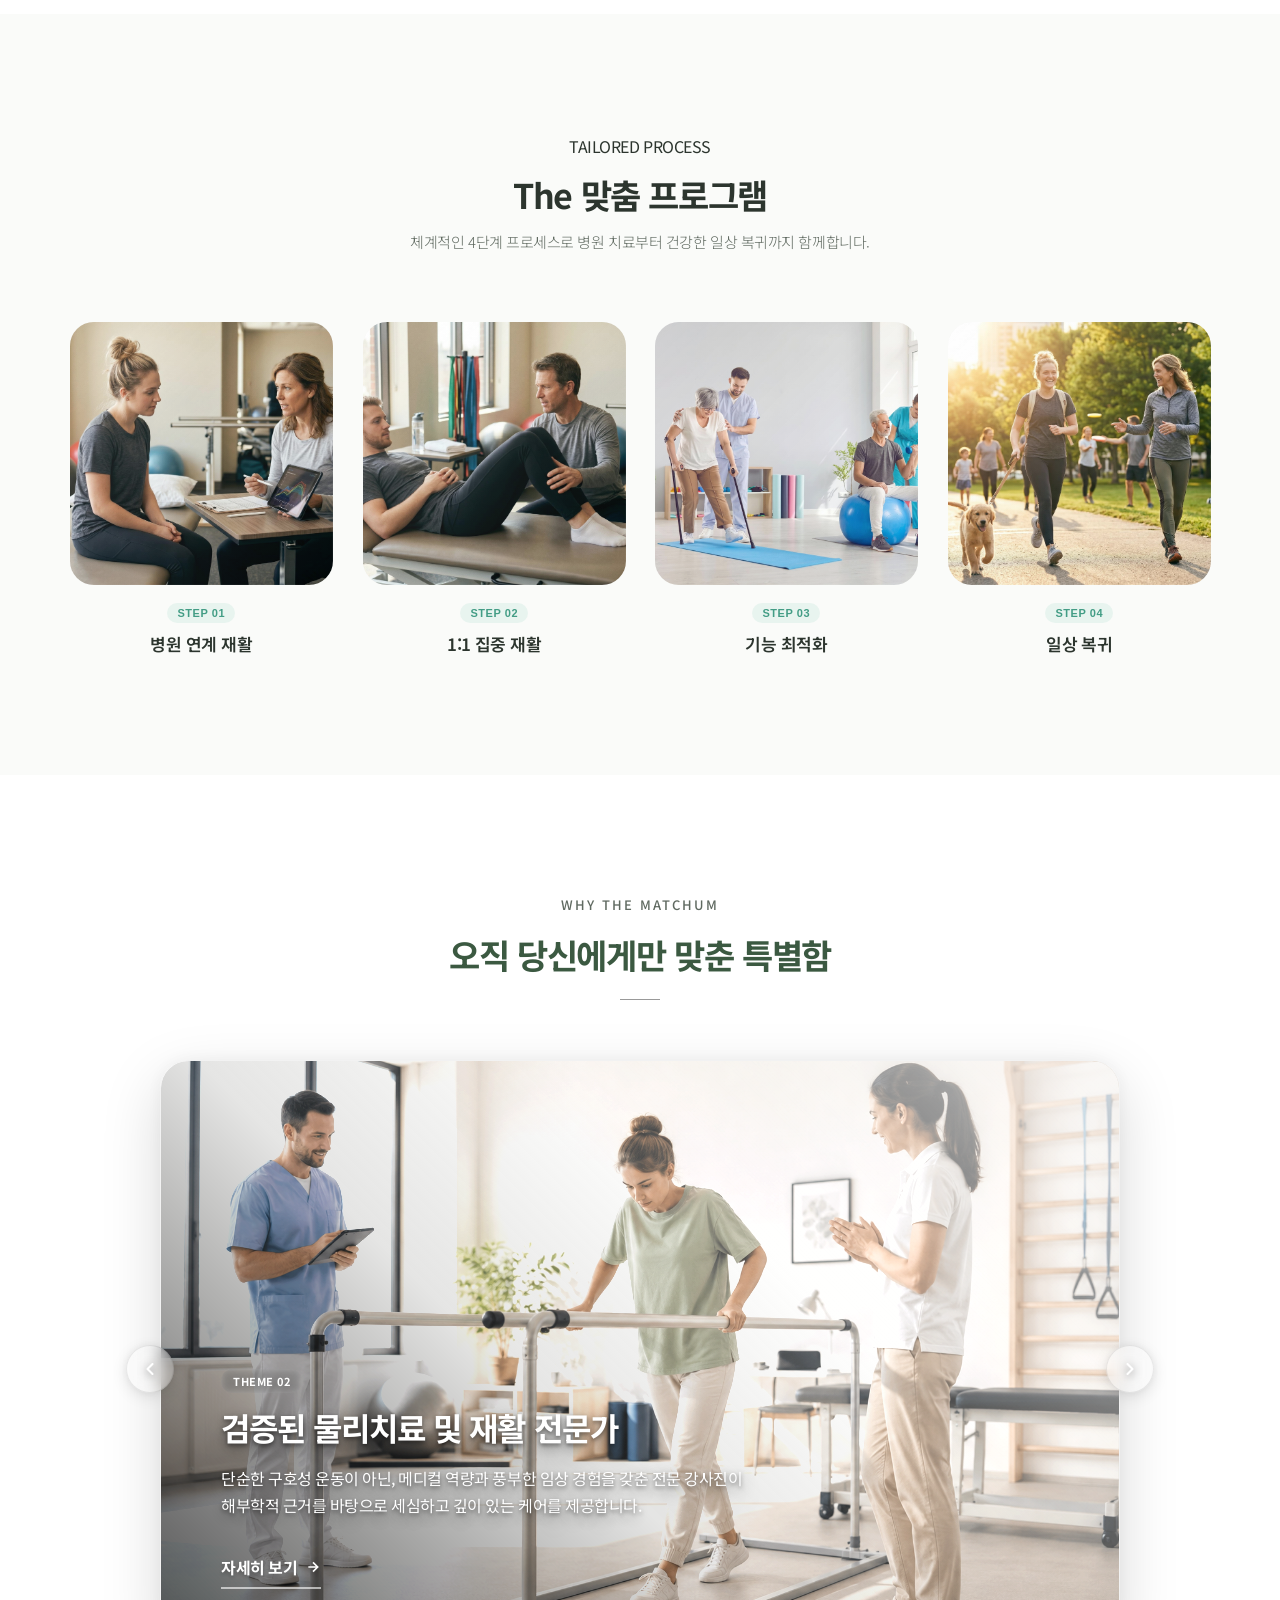
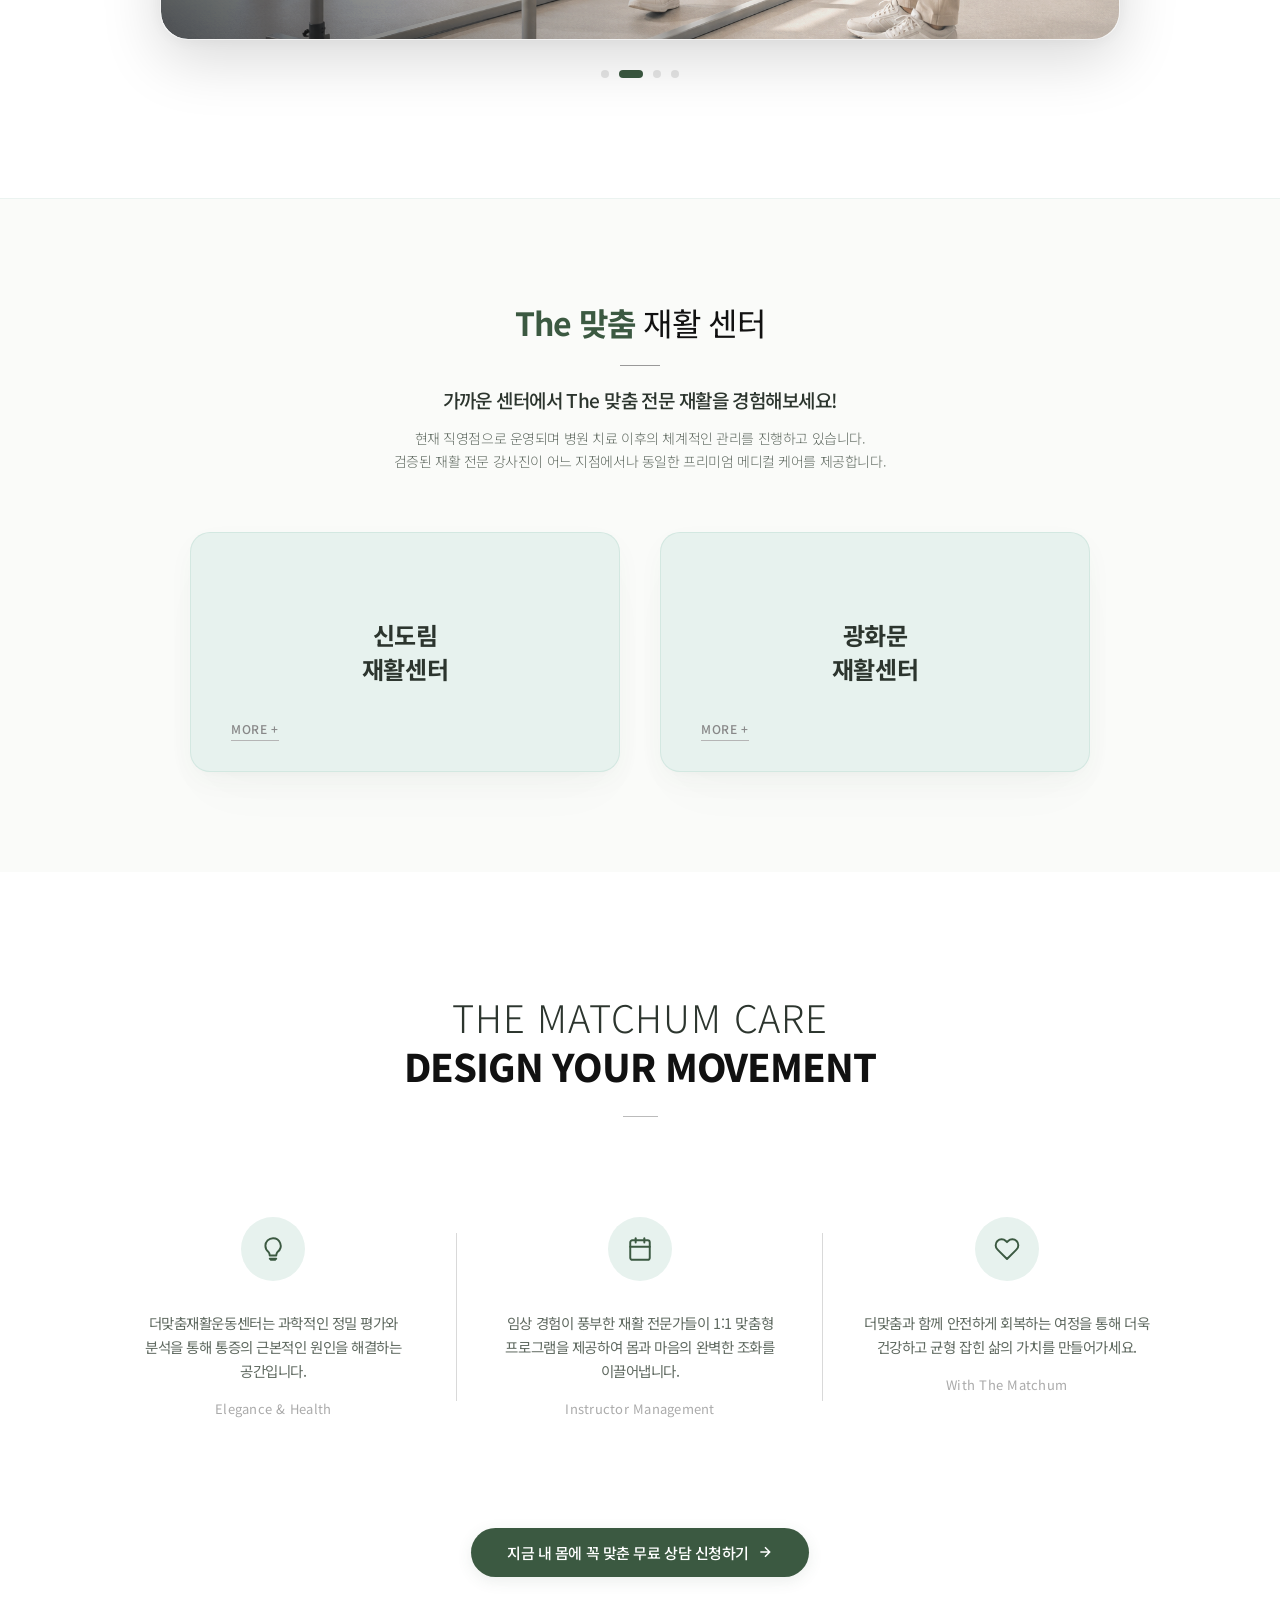
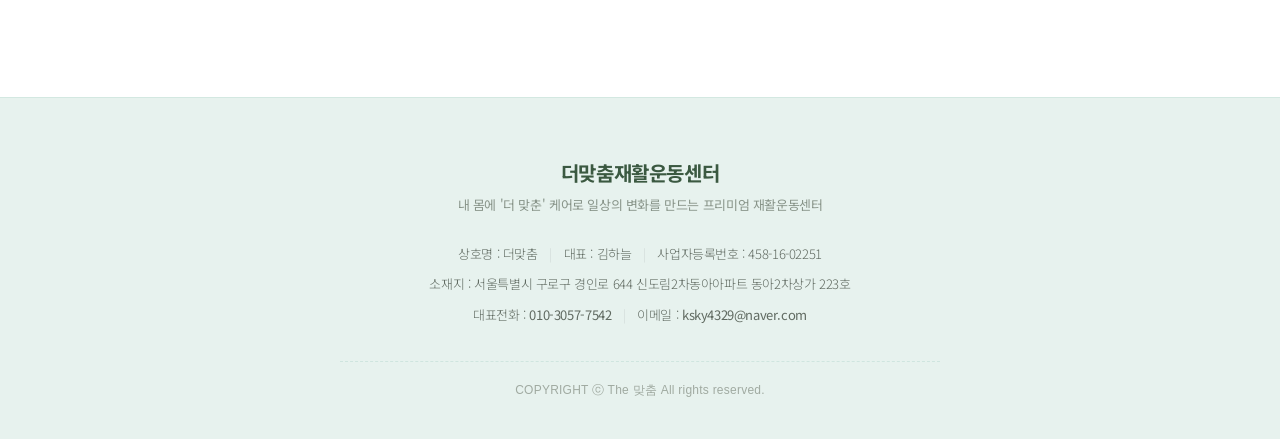
==== commit 648115b8: "init" ====
--- a/test/index.html
+++ b/test/index.html
@@ -106,7 +106,7 @@
             <div class="program-grid">
                 <div class="program-card" onclick="location.href='program.html#step-01'">
                     <div class="card-image-box">
-                        <img src="img/program/program1.webp" alt="병원 연계 재활">
+                        <img src="img/program/program1.png" alt="병원 연계 재활">
                         <div class="card-overlay"><p>수술 및 병원 치료 직후,<br>안전하고 정확한 재활의 시작을 도와드립니다.</p></div>
                     </div>
                     <span class="step-tag">STEP 01</span>
@@ -114,7 +114,7 @@
                 </div>
                 <div class="program-card" onclick="location.href='program.html#step-02'">
                     <div class="card-image-box">
-                        <img src="img/program/program2.webp" alt="1:1 맞춤 집중 재활">
+                        <img src="img/program/program2.png" alt="1:1 맞춤 집중 재활">
                         <div class="card-overlay"><p>근육 불균형을 바로잡고<br>통증의 근본적인 원인을 해결하는 1:1 집중 단계입니다.</p></div>
                     </div>
                     <span class="step-tag">STEP 02</span>
@@ -122,7 +122,7 @@
                 </div>
                 <div class="program-card" onclick="location.href='program.html#step-03'">
                     <div class="card-image-box">
-                        <img src="img/program/program3.webp" alt="기능 최적화">
+                        <img src="img/program/program3.png" alt="기능 최적화">
                         <div class="card-overlay"><p>정상적인 가동 범위를 회복하고<br>신체 기능을 최상의 상태로 끌어올립니다.</p></div>
                     </div>
                     <span class="step-tag">STEP 03</span>
@@ -130,7 +130,7 @@
                 </div>
                 <div class="program-card" onclick="location.href='program.html#step-04'">
                     <div class="card-image-box">
-                        <img src="img/program/program4.webp" alt="일상 복귀">
+                        <img src="img/program/program4.png" alt="일상 복귀">
                         <div class="card-overlay"><p>재발 방지를 위한 코어 강화와<br>활기찬 일상으로의 완벽한 복귀를 지원합니다.</p></div>
                     </div>
                     <span class="step-tag">STEP 04</span>
--- a/test/style.css
+++ b/test/style.css
@@ -479,25 +479,25 @@
 
 .card-image-box {
     position: relative;
-    min-height: 265px;  /* 이미지 높이를 미리 고정 */
     width: 100%;
     aspect-ratio: 1 / 1;
     border-radius: 24px;
     overflow: hidden;
-    box-shadow: 0 14px 30px rgba(0, 0, 0, 0.05);
-    background-color: #f0f0f0;
+    background-color: #f5f5f5;
     margin-bottom: 18px;
+    /* 성능 최적화를 위해 하드웨어 가속 사용 */
+    backface-visibility: hidden;
+    will-change: transform;
+    /* 애니메이션 속도를 조금 더 빠르게 조절 (0.12s -> 0.2s) */
+    transition: transform 0.2s ease, box-shadow 0.2s ease;
 }
 
 .card-image-box img {
     width: 100%;
     height: 100%;
     object-fit: cover;
-    transition: transform 0.6s cubic-bezier(0.25, 1, 0.5, 1);
-    filter: brightness(0.95) contrast(1.15) saturate(0.85) sepia(0.12);
-    opacity: 0.87;
-}
-
+    transition: transform 0.3s ease;
+}
 .rounded-image-wrapper::after,
 .card-image-box::after {
     content: '';
@@ -556,13 +556,31 @@
     letter-spacing: -0.03em;
 }
 
-.program-section .program-card:hover .card-overlay { opacity: 1; }
-.program-section .program-card:hover .card-image-box img { transform: scale(1.08) !important; }
-.program-section .program-card:hover { transform: translateY(-8px); }
-.program-section .program-card:hover .card-image-box { box-shadow: 0 20px 40px rgba(0, 0, 0, 0.12); }
-
-
-
+/* 기본 상태 */
+.program-section .program-card .card-image-box img {
+    transition: transform 0.35s ease;
+    will-change: transform;
+}
+
+.card-image-box {
+    transition:
+        transform 0.12s linear,
+        box-shadow 0.12s linear;
+}
+
+.program-section .program-card:hover .card-overlay {
+    opacity: 1;
+}
+
+.program-card:hover .card-image-box img {
+    transform: scale(1.05);
+}
+
+.program-card:hover .card-image-box {
+    transform: translateY(-8px);
+    /* 그림자가 더 부드럽고 명확하게 보이도록 설정 */
+    box-shadow: 0 20px 30px rgba(0, 0, 0, 0.15);
+}
 /* ==========================================================================
    06. WHY SECTION
    ========================================================================== */
@@ -1532,17 +1550,6 @@
     box-shadow: none !important;
 }
 
-.program-overview-section .program-card:hover .card-image-box {
-    box-shadow: 0 20px 40px rgba(0, 0, 0, 0.12) !important;
-}
-
-.program-overview-section .program-card:hover .card-image-box img {
-    transform: none !important;
-}
-
-.program-overview-section .program-card:hover .card-overlay {
-    display: none !important;
-}
 
 .program-card.scroll-anchor-btn {
     cursor: pointer;
